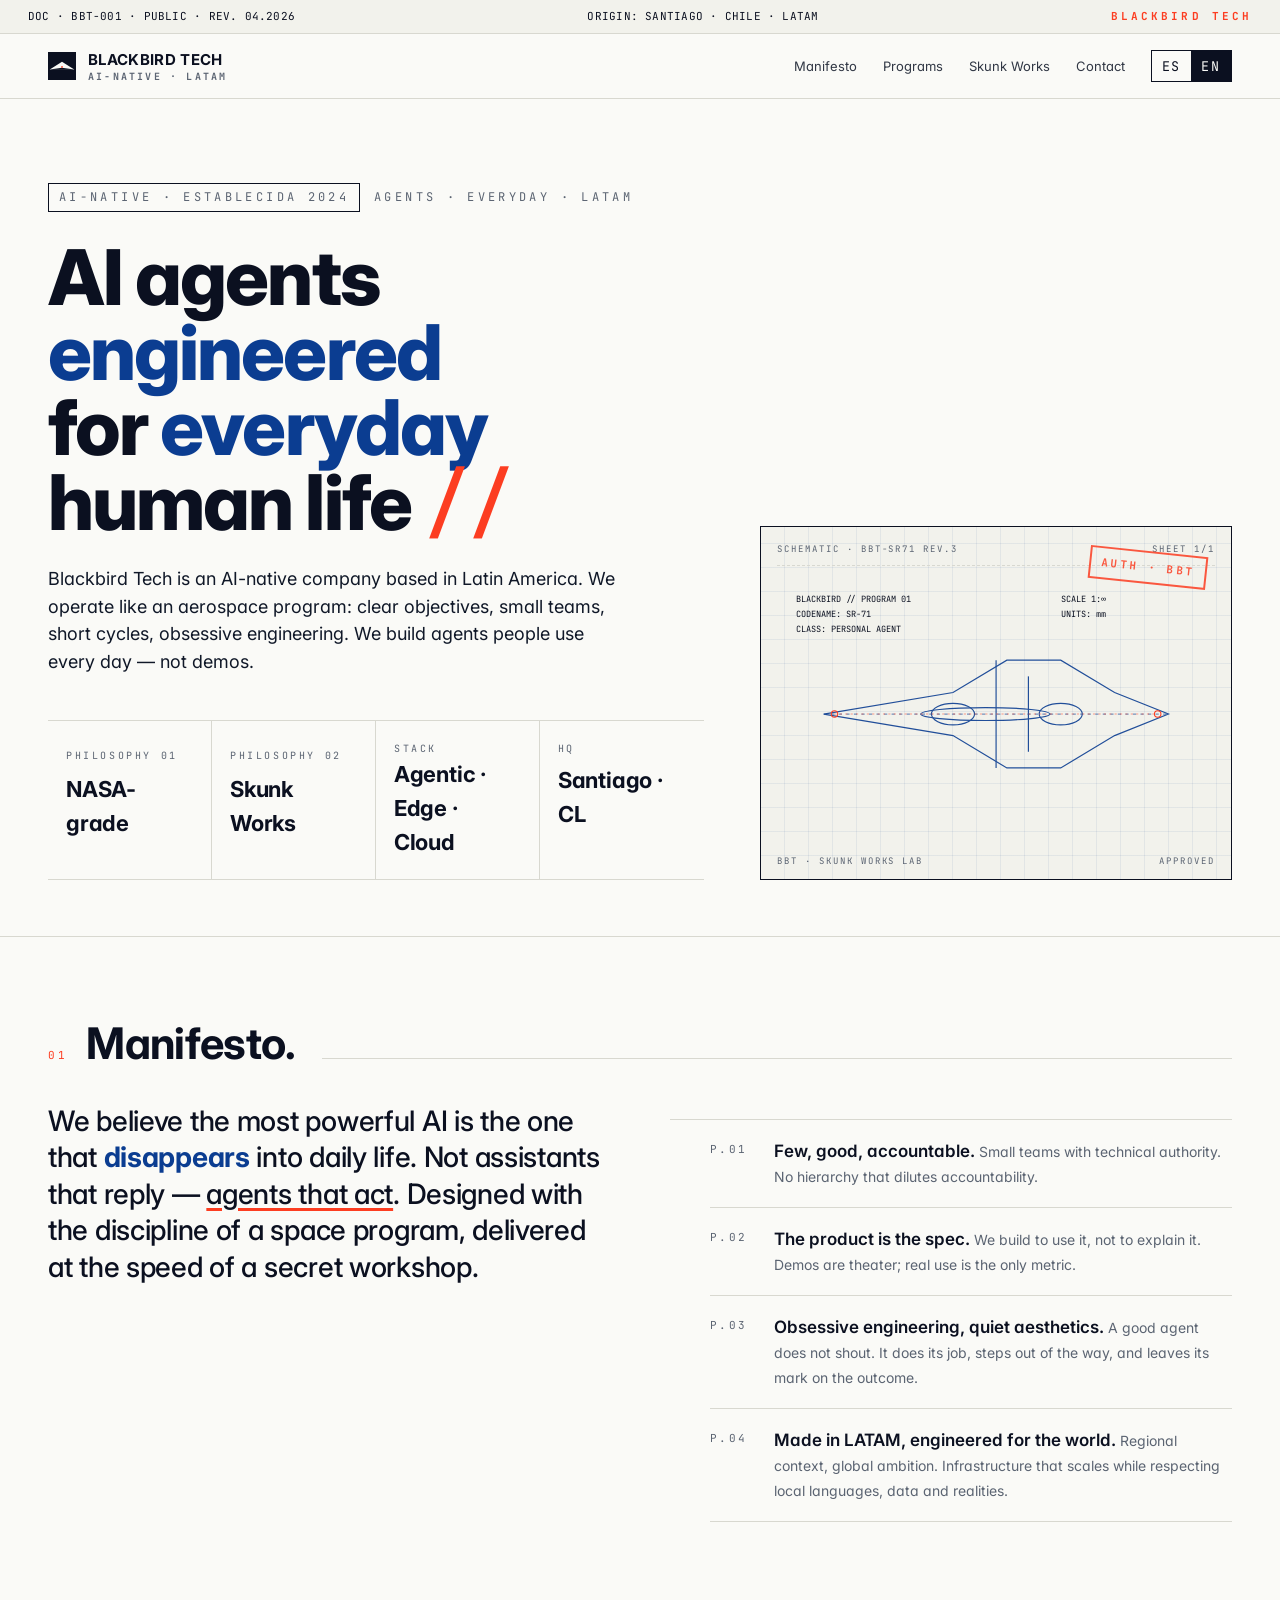
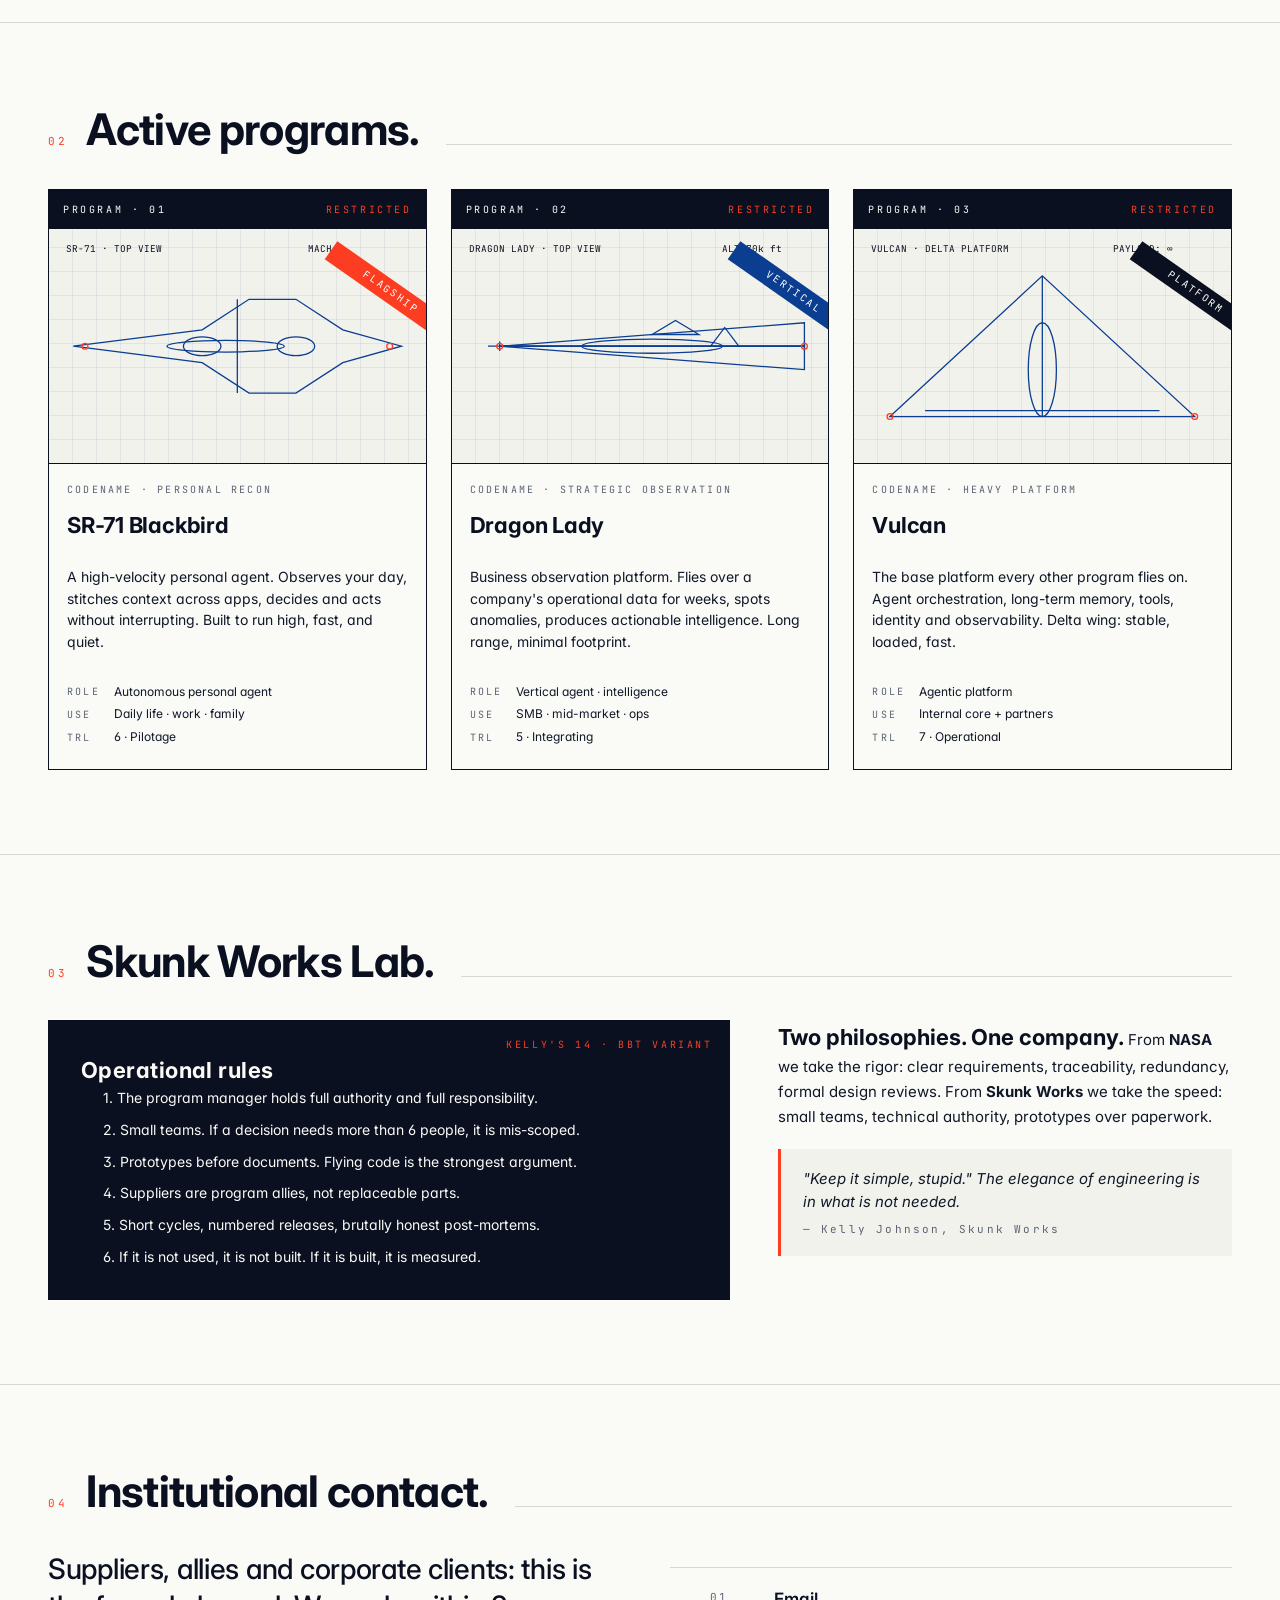
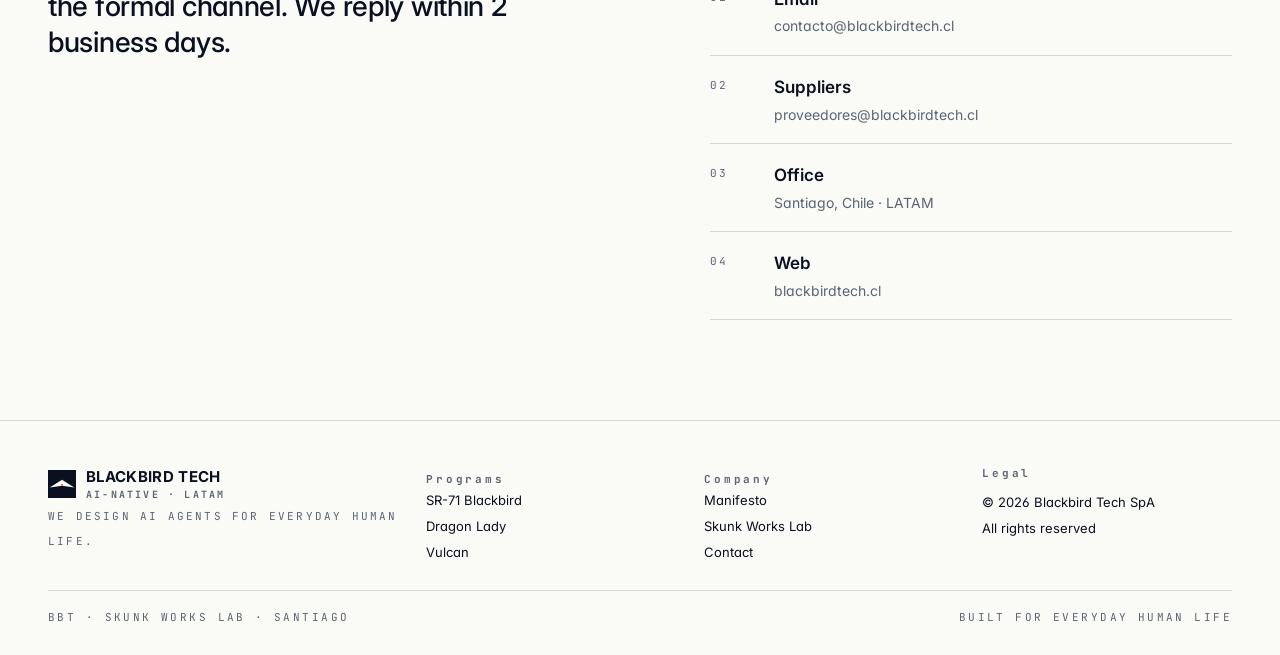
==== index.html @ 78d8ffaa "Create index.html" ====
<!doctype html>
<html lang="es" data-lang="es">
<head>
<meta charset="utf-8" />
<meta name="viewport" content="width=device-width,initial-scale=1,viewport-fit=cover" />
<meta name="color-scheme" content="light" />
<title>Blackbird Tech — AI-Native Agentic Systems · LATAM</title>
<meta name="description" content="Blackbird Tech. Compañía AI-native de LATAM. Diseñamos agentes de inteligencia artificial para la vida cotidiana humana. Skunk Works Lab: Programas SR-71, Dragon Lady, Vulcan." />
<meta name="author" content="Blackbird Tech" />
<link rel="canonical" href="https://blackbirdtech.cl/" />
<meta property="og:title" content="Blackbird Tech — AI-Native Agentic Systems" />
<meta property="og:description" content="Diseñamos agentes de IA para la vida cotidiana humana. Desde LATAM." />
<meta property="og:type" content="website" />
<meta property="og:url" content="https://blackbirdtech.cl/" />
<meta property="og:site_name" content="Blackbird Tech" />
<link rel="icon" type="image/svg+xml" href="data:image/svg+xml,%3Csvg xmlns='http://www.w3.org/2000/svg' viewBox='0 0 100 100'%3E%3Crect width='100' height='100' fill='%230B1020'/%3E%3Cpath d='M10 60 L50 40 L90 60 L50 55 Z' fill='%23ffffff'/%3E%3Ccircle cx='50' cy='52' r='2' fill='%23FC3D21'/%3E%3C/svg%3E" />
<link rel="preconnect" href="https://fonts.googleapis.com" />
<link rel="preconnect" href="https://fonts.gstatic.com" crossorigin />
<link href="https://fonts.googleapis.com/css2?family=Inter:wght@300;400;500;600;700;800&family=JetBrains+Mono:wght@400;500;700&display=swap" rel="stylesheet" />
<style>
  :root{
    --ink:#0B1020;
    --ink-2:#101828;
    --paper:#FAFAF7;
    --paper-2:#F2F2EC;
    --rule:#D8D8D0;
    --muted:#5B6472;
    --nasa-blue:#0B3D91;
    --nasa-red:#FC3D21;
    --amber:#E8A33D;
    --ok:#2E7D4F;
    --mono:"JetBrains Mono",ui-monospace,SFMono-Regular,Menlo,Consolas,monospace;
    --sans:"Inter",-apple-system,BlinkMacSystemFont,"Segoe UI",Roboto,Helvetica,Arial,sans-serif;
  }
  *{box-sizing:border-box}
  html,body{margin:0;padding:0}
  html{scroll-behavior:smooth;-webkit-text-size-adjust:100%}
  body{
    font-family:var(--sans);
    color:var(--ink);
    background:var(--paper);
    font-size:16px;
    line-height:1.55;
    font-feature-settings:"ss01","cv11";
    -webkit-font-smoothing:antialiased;
    text-rendering:optimizeLegibility;
  }
  a{color:inherit;text-decoration:none}
  img,svg{display:block;max-width:100%}
  ::selection{background:var(--nasa-blue);color:#fff}

  .wrap{max-width:1240px;margin:0 auto;padding:0 28px}
  .mono{font-family:var(--mono);letter-spacing:.02em}
  .upper{text-transform:uppercase;letter-spacing:.14em}
  .rule{height:1px;background:var(--rule);width:100%}
  .tick{display:inline-block;width:10px;height:10px;border:1px solid var(--ink);margin-right:10px;vertical-align:middle}
  .dot{display:inline-block;width:8px;height:8px;border-radius:50%;background:var(--nasa-red);margin-right:10px;vertical-align:middle}

  /* ============ TOP BAR ============ */
  .topbar{
    position:sticky;top:0;z-index:50;
    background:rgba(250,250,247,.92);
    backdrop-filter:saturate(150%) blur(8px);
    -webkit-backdrop-filter:saturate(150%) blur(8px);
    border-bottom:1px solid var(--rule);
  }
  .topbar .row{display:flex;align-items:center;gap:24px;height:64px}
  .brand{display:flex;align-items:center;gap:12px;font-weight:700;letter-spacing:.02em}
  .brand .mark{width:28px;height:28px;display:inline-block}
  .brand .name{font-size:15px}
  .brand .name small{display:block;font-family:var(--mono);font-size:10px;color:var(--muted);letter-spacing:.22em;margin-top:-2px}
  nav.main{margin-left:auto;display:flex;gap:26px;align-items:center}
  nav.main a{font-size:13px;color:var(--ink-2);opacity:.86}
  nav.main a:hover{opacity:1}
  .lang{display:inline-flex;border:1px solid var(--ink);font-family:var(--mono);font-size:11px}
  .lang button{background:transparent;border:0;padding:6px 10px;cursor:pointer;color:var(--ink);font-family:var(--mono);letter-spacing:.14em}
  .lang button.on{background:var(--ink);color:var(--paper)}

  /* ============ BANNER CLASSIFICATION ============ */
  .classbar{
    font-family:var(--mono);font-size:11px;letter-spacing:.28em;
    display:flex;justify-content:space-between;align-items:center;
    padding:8px 28px;color:var(--ink);
    background:var(--paper-2);border-bottom:1px solid var(--rule);
  }
  .classbar span b{font-weight:700;color:var(--nasa-red);letter-spacing:.28em}

  /* ============ HERO ============ */
  .hero{padding:84px 0 56px;position:relative;overflow:hidden}
  .hero .grid{
    display:grid;grid-template-columns:1.25fr .9fr;gap:56px;align-items:end;
  }
  .hero h1{
    font-size:clamp(40px,6vw,84px);line-height:.98;letter-spacing:-.025em;
    margin:0 0 24px;font-weight:800;
  }
  .hero h1 em{font-style:normal;color:var(--nasa-blue)}
  .hero h1 .slash{color:var(--nasa-red);font-family:var(--mono);font-weight:500}
  .kicker{
    font-family:var(--mono);font-size:12px;letter-spacing:.28em;
    color:var(--muted);margin-bottom:28px;display:flex;gap:14px;align-items:center;
  }
  .kicker .pill{border:1px solid var(--ink);padding:4px 10px}
  .lede{font-size:18px;max-width:52ch;color:var(--ink-2)}
  .metrics{
    margin-top:44px;display:grid;grid-template-columns:repeat(4,1fr);gap:0;
    border-top:1px solid var(--rule);border-bottom:1px solid var(--rule);
  }
  .metrics > div{padding:20px 18px;border-right:1px solid var(--rule)}
  .metrics > div:last-child{border-right:0}
  .metrics .k{font-family:var(--mono);font-size:10px;letter-spacing:.26em;color:var(--muted)}
  .metrics .v{font-size:22px;font-weight:700;margin-top:6px;letter-spacing:-.01em}

  /* right side blueprint */
  .bp{
    position:relative;aspect-ratio:4/3;border:1px solid var(--ink);
    background:
      linear-gradient(var(--paper-2),var(--paper-2)),
      repeating-linear-gradient(0deg, transparent 0 23px, rgba(11,61,145,.07) 23px 24px),
      repeating-linear-gradient(90deg, transparent 0 23px, rgba(11,61,145,.07) 23px 24px);
    background-blend-mode:multiply;
    padding:16px;font-family:var(--mono);font-size:10px;color:var(--ink-2);
  }
  .bp header{display:flex;justify-content:space-between;letter-spacing:.22em;font-size:9px;color:var(--muted);border-bottom:1px dashed var(--rule);padding-bottom:8px;margin-bottom:8px}
  .bp .svgwrap{height:calc(100% - 40px);display:flex;align-items:center;justify-content:center}
  .bp svg{width:100%;height:100%}
  .bp footer{position:absolute;left:16px;right:16px;bottom:10px;display:flex;justify-content:space-between;font-size:9px;letter-spacing:.22em;color:var(--muted)}
  .stamp{
    position:absolute;top:24px;right:24px;transform:rotate(6deg);
    border:2px solid var(--nasa-red);color:var(--nasa-red);
    font-family:var(--mono);font-weight:700;font-size:11px;letter-spacing:.22em;
    padding:6px 10px;opacity:.85;
  }

  /* ============ SECTIONS ============ */
  section{padding:84px 0;border-top:1px solid var(--rule)}
  .section-head{display:flex;align-items:baseline;gap:18px;margin-bottom:36px;flex-wrap:wrap}
  .section-head .num{font-family:var(--mono);font-size:11px;letter-spacing:.28em;color:var(--nasa-red)}
  .section-head h2{
    font-size:clamp(28px,3.4vw,44px);line-height:1.05;margin:0;
    letter-spacing:-.015em;font-weight:700;
  }
  .section-head .rail{flex:1;height:1px;background:var(--rule);margin-left:8px}

  /* MANIFESTO */
  .manif{
    display:grid;grid-template-columns:1fr 1fr;gap:60px;align-items:start;
  }
  .manif .big{font-size:clamp(22px,2.2vw,30px);line-height:1.3;letter-spacing:-.01em;font-weight:500}
  .manif .big b{color:var(--nasa-blue)}
  .manif .big u{text-decoration-color:var(--nasa-red);text-decoration-thickness:3px;text-underline-offset:4px}
  .principles{display:grid;grid-template-columns:1fr;gap:0;border-top:1px solid var(--rule)}
  .principles li{list-style:none;border-bottom:1px solid var(--rule);padding:18px 0;display:grid;grid-template-columns:48px 1fr;gap:16px;align-items:start}
  .principles li .k{font-family:var(--mono);font-size:11px;color:var(--muted);letter-spacing:.22em;padding-top:3px}
  .principles li .t{font-weight:600;font-size:17px}
  .principles li .d{color:var(--muted);font-size:14px;margin-top:3px}

  /* PROGRAMS */
  .prog{display:grid;grid-template-columns:repeat(3,1fr);gap:24px}
  .card{
    background:var(--paper);
    border:1px solid var(--ink);
    position:relative;overflow:hidden;
    display:flex;flex-direction:column;
  }
  .card .hd{
    display:flex;justify-content:space-between;align-items:center;
    padding:12px 14px;background:var(--ink);color:var(--paper);
    font-family:var(--mono);font-size:10px;letter-spacing:.26em;
  }
  .card .hd .cls{color:var(--nasa-red)}
  .card .illus{
    aspect-ratio:16/10;position:relative;background:
      repeating-linear-gradient(0deg,transparent 0 23px,rgba(11,61,145,.08) 23px 24px),
      repeating-linear-gradient(90deg,transparent 0 23px,rgba(11,61,145,.08) 23px 24px),
      var(--paper-2);
    border-bottom:1px solid var(--ink);
  }
  .card .illus svg{position:absolute;inset:0;width:100%;height:100%}
  .card .body{padding:18px 18px 22px;display:flex;flex-direction:column;gap:10px;flex:1}
  .card .name{font-size:22px;font-weight:700;letter-spacing:-.01em}
  .card .sub{font-family:var(--mono);font-size:10px;color:var(--muted);letter-spacing:.22em}
  .card .desc{font-size:14px;color:var(--ink-2)}
  .card dl{margin:6px 0 0;display:grid;grid-template-columns:auto 1fr;gap:4px 14px;font-size:12px}
  .card dl dt{font-family:var(--mono);font-size:10px;color:var(--muted);letter-spacing:.22em;align-self:center}
  .card dl dd{margin:0;color:var(--ink-2)}
  .card .tag{
    position:absolute;top:52px;right:-38px;transform:rotate(35deg);
    background:var(--nasa-red);color:#fff;font-family:var(--mono);font-size:10px;
    letter-spacing:.22em;padding:3px 40px;
  }
  .card .tag.blue{background:var(--nasa-blue)}
  .card .tag.dark{background:var(--ink)}

  /* LAB */
  .lab{display:grid;grid-template-columns:1.2fr .8fr;gap:48px}
  .lab .kelly{
    padding:32px;border:1px solid var(--ink);background:var(--ink);color:var(--paper);
    position:relative;
  }
  .lab .kelly h3{margin:0 0 18px;font-size:22px;letter-spacing:.02em}
  .lab .kelly ol{padding-left:22px;margin:0;display:grid;gap:10px;font-size:14px}
  .lab .kelly .corner{
    position:absolute;top:16px;right:16px;font-family:var(--mono);font-size:10px;letter-spacing:.26em;color:var(--nasa-red)
  }
  .lab .philosophy h3{margin:0 0 14px;font-size:22px}
  .lab .philosophy p{color:var(--ink-2);font-size:15px}
  .philosophy blockquote{
    margin:20px 0 0;padding:18px 22px;border-left:3px solid var(--nasa-red);
    background:var(--paper-2);font-style:italic;font-size:15px;color:var(--ink-2);
  }
  .philosophy blockquote cite{display:block;margin-top:8px;font-style:normal;font-family:var(--mono);font-size:11px;letter-spacing:.2em;color:var(--muted)}

  /* FOOTER */
  footer.site{padding:44px 0 28px;border-top:1px solid var(--rule);background:var(--paper)}
  footer.site .row{display:grid;grid-template-columns:1.4fr 1fr 1fr 1fr;gap:28px}
  footer.site h4{font-family:var(--mono);font-size:11px;letter-spacing:.26em;color:var(--muted);margin:0 0 10px}
  footer.site ul{list-style:none;padding:0;margin:0;display:grid;gap:6px;font-size:13px}
  footer.site .meta{display:flex;justify-content:space-between;margin-top:28px;padding-top:18px;border-top:1px solid var(--rule);font-family:var(--mono);font-size:11px;letter-spacing:.22em;color:var(--muted)}

  /* RESPONSIVE */
  @media (max-width: 960px){
    .hero .grid{grid-template-columns:1fr}
    .metrics{grid-template-columns:repeat(2,1fr)}
    .metrics > div:nth-child(2){border-right:0}
    .metrics > div:nth-child(1),.metrics > div:nth-child(2){border-bottom:1px solid var(--rule)}
    .manif{grid-template-columns:1fr;gap:32px}
    .prog{grid-template-columns:1fr}
    .lab{grid-template-columns:1fr;gap:28px}
    footer.site .row{grid-template-columns:1fr 1fr}
    nav.main a.hide-sm{display:none}
  }
  @media (max-width: 560px){
    .wrap{padding:0 18px}
    .classbar{padding:8px 18px;font-size:10px;letter-spacing:.2em}
    nav.main{gap:14px}
    footer.site .row{grid-template-columns:1fr}
  }

  /* i18n visibility */
  [data-i18n-en]{display:none}
  html[data-lang="en"] [data-i18n-es]{display:none}
  html[data-lang="en"] [data-i18n-en]{display:initial}
  html[data-lang="en"] h1 [data-i18n-en],
  html[data-lang="en"] span[data-i18n-en]{display:inline}
</style>
</head>
<body>

<!-- ===================== CLASS BANNER ===================== -->
<div class="classbar" role="note">
  <span class="mono">
    <span data-i18n-es>DOC · BBT-001 · PÚBLICO · REV. 04.2026</span>
    <span data-i18n-en>DOC · BBT-001 · PUBLIC · REV. 04.2026</span>
  </span>
  <span class="mono">
    <span data-i18n-es>ORIGEN: SANTIAGO · CHILE · LATAM</span>
    <span data-i18n-en>ORIGIN: SANTIAGO · CHILE · LATAM</span>
  </span>
  <span class="mono"><b>BLACKBIRD TECH</b></span>
</div>

<!-- ===================== TOP BAR ===================== -->
<header class="topbar">
  <div class="wrap row">
    <a href="#" class="brand" aria-label="Blackbird Tech">
      <svg class="mark" viewBox="0 0 64 64" aria-hidden="true">
        <rect width="64" height="64" fill="#0B1020"/>
        <path d="M4 40 L32 22 L60 40 L32 36 Z" fill="#FAFAF7"/>
        <circle cx="32" cy="34" r="2" fill="#FC3D21"/>
        <path d="M4 40 L60 40" stroke="#FAFAF7" stroke-width=".6" opacity=".4"/>
      </svg>
      <span class="name">BLACKBIRD TECH<small>AI-NATIVE · LATAM</small></span>
    </a>
    <nav class="main" aria-label="primary">
      <a href="#manifesto" class="hide-sm" data-i18n-es>Manifiesto</a><a href="#manifesto" class="hide-sm" data-i18n-en>Manifesto</a>
      <a href="#programs" data-i18n-es>Programas</a><a href="#programs" data-i18n-en>Programs</a>
      <a href="#lab">Skunk Works</a>
      <a href="#contact" class="hide-sm" data-i18n-es>Contacto</a><a href="#contact" class="hide-sm" data-i18n-en>Contact</a>
      <div class="lang" role="tablist" aria-label="Language">
        <button id="lang-es" class="on" role="tab" aria-selected="true">ES</button>
        <button id="lang-en" role="tab" aria-selected="false">EN</button>
      </div>
    </nav>
  </div>
</header>

<!-- ===================== HERO ===================== -->
<section class="hero" id="top" style="border-top:0">
  <div class="wrap">
    <div class="grid">
      <div>
        <div class="kicker">
          <span class="pill">AI-NATIVE · ESTABLECIDA 2024</span>
          <span data-i18n-es>AGENTES · COTIDIANO · LATAM</span>
          <span data-i18n-en>AGENTS · EVERYDAY · LATAM</span>
        </div>
        <h1>
          <span data-i18n-es>Agentes de IA <em>diseñados</em><br/>para la vida <em>cotidiana</em> <span class="slash">//</span> humana.</span>
          <span data-i18n-en>AI agents <em>engineered</em><br/>for <em>everyday</em> human life <span class="slash">//</span></span>
        </h1>
        <p class="lede">
          <span data-i18n-es>Blackbird Tech es una compañía AI-native de Latinoamérica. Operamos como un programa aeroespacial: objetivos claros, equipos pequeños, ciclos cortos, ingeniería obsesiva. Construimos agentes que la gente usa todos los días — no demos.</span>
          <span data-i18n-en>Blackbird Tech is an AI-native company based in Latin America. We operate like an aerospace program: clear objectives, small teams, short cycles, obsessive engineering. We build agents people use every day — not demos.</span>
        </p>

        <div class="metrics" role="group" aria-label="Key metrics">
          <div>
            <div class="k" data-i18n-es>FILOSOFÍA 01</div><div class="k" data-i18n-en>PHILOSOPHY 01</div>
            <div class="v">NASA-grade</div>
          </div>
          <div>
            <div class="k" data-i18n-es>FILOSOFÍA 02</div><div class="k" data-i18n-en>PHILOSOPHY 02</div>
            <div class="v">Skunk Works</div>
          </div>
          <div>
            <div class="k">STACK</div>
            <div class="v" data-i18n-es>Agentic · Edge · Cloud</div>
            <div class="v" data-i18n-en>Agentic · Edge · Cloud</div>
          </div>
          <div>
            <div class="k">HQ</div>
            <div class="v">Santiago · CL</div>
          </div>
        </div>
      </div>

      <div class="bp" aria-hidden="true">
        <div class="stamp">AUTH · BBT</div>
        <header>
          <span>SCHEMATIC · BBT-SR71 REV.3</span>
          <span>SHEET 1/1</span>
        </header>
        <div class="svgwrap">
          <svg viewBox="0 0 400 260" fill="none" stroke="#0B3D91" stroke-width="1.1">
            <!-- top view of SR-71-like silhouette -->
            <g opacity=".9">
              <path d="M40 130 L160 110 L210 80 L260 80 L310 110 L360 130 L310 150 L260 180 L210 180 L160 150 Z"/>
              <path d="M200 80 L200 180"/>
              <path d="M230 95 L230 165" />
              <ellipse cx="190" cy="130" rx="60" ry="6"/>
              <ellipse cx="260" cy="130" rx="20" ry="10"/>
              <ellipse cx="160" cy="130" rx="20" ry="10"/>
              <path d="M40 130 L360 130" stroke-dasharray="3 4" opacity=".6"/>
            </g>
            <g font-family="JetBrains Mono" font-size="8" fill="#0B1020" stroke="none">
              <text x="14" y="26">BLACKBIRD // PROGRAM 01</text>
              <text x="14" y="40">CODENAME: SR-71</text>
              <text x="14" y="54">CLASS: PERSONAL AGENT</text>
              <text x="260" y="26">SCALE 1:∞</text>
              <text x="260" y="40">UNITS: mm</text>
            </g>
            <g stroke="#FC3D21" stroke-width="1">
              <circle cx="50" cy="130" r="3"/>
              <circle cx="350" cy="130" r="3"/>
              <path d="M50 130 L350 130" stroke-dasharray="2 3" opacity=".5"/>
            </g>
          </svg>
        </div>
        <footer>
          <span>BBT · SKUNK WORKS LAB</span>
          <span>APPROVED</span>
        </footer>
      </div>
    </div>
  </div>
</section>

<!-- ===================== MANIFESTO ===================== -->
<section id="manifesto">
  <div class="wrap">
    <div class="section-head">
      <span class="num">01</span>
      <h2 data-i18n-es>Manifiesto.</h2>
      <h2 data-i18n-en>Manifesto.</h2>
      <span class="rail"></span>
    </div>

    <div class="manif">
      <div>
        <p class="big" data-i18n-es>
          Creemos que la IA más poderosa es la que <b>desaparece</b> dentro de la vida diaria. No asistentes que responden, sino <u>agentes que actúan</u>. Diseñados con disciplina de programa espacial y con velocidad de taller secreto.
        </p>
        <p class="big" data-i18n-en>
          We believe the most powerful AI is the one that <b>disappears</b> into daily life. Not assistants that reply — <u>agents that act</u>. Designed with the discipline of a space program, delivered at the speed of a secret workshop.
        </p>
      </div>

      <ul class="principles">
        <li><span class="k">P.01</span><div>
          <div class="t" data-i18n-es>Pocos, buenos, responsables.</div>
          <div class="t" data-i18n-en>Few, good, accountable.</div>
          <div class="d" data-i18n-es>Equipos pequeños con autoridad técnica. Sin jerarquías que diluyan la responsabilidad.</div>
          <div class="d" data-i18n-en>Small teams with technical authority. No hierarchy that dilutes accountability.</div>
        </div></li>
        <li><span class="k">P.02</span><div>
          <div class="t" data-i18n-es>El producto es la especificación.</div>
          <div class="t" data-i18n-en>The product is the spec.</div>
          <div class="d" data-i18n-es>Construimos para usarlo, no para explicarlo. Demos son teatro; el uso real es la única métrica.</div>
          <div class="d" data-i18n-en>We build to use it, not to explain it. Demos are theater; real use is the only metric.</div>
        </div></li>
        <li><span class="k">P.03</span><div>
          <div class="t" data-i18n-es>Ingeniería obsesiva, estética callada.</div>
          <div class="t" data-i18n-en>Obsessive engineering, quiet aesthetics.</div>
          <div class="d" data-i18n-es>Un buen agente no grita. Hace su trabajo, se quita del medio, y deja huella en el resultado.</div>
          <div class="d" data-i18n-en>A good agent does not shout. It does its job, steps out of the way, and leaves its mark on the outcome.</div>
        </div></li>
        <li><span class="k">P.04</span><div>
          <div class="t" data-i18n-es>Hecho en LATAM, pensado para el mundo.</div>
          <div class="t" data-i18n-en>Made in LATAM, engineered for the world.</div>
          <div class="d" data-i18n-es>Contexto regional, ambición global. Infraestructura que escala y respeta idiomas, datos y realidades locales.</div>
          <div class="d" data-i18n-en>Regional context, global ambition. Infrastructure that scales while respecting local languages, data and realities.</div>
        </div></li>
      </ul>
    </div>
  </div>
</section>

<!-- ===================== PROGRAMS ===================== -->
<section id="programs">
  <div class="wrap">
    <div class="section-head">
      <span class="num">02</span>
      <h2 data-i18n-es>Programas activos.</h2>
      <h2 data-i18n-en>Active programs.</h2>
      <span class="rail"></span>
    </div>

    <div class="prog">

      <!-- PROGRAM 01 - SR-71 -->
      <article class="card" aria-label="SR-71">
        <div class="hd"><span>PROGRAM · 01</span><span class="cls">RESTRICTED</span></div>
        <div class="illus">
          <svg viewBox="0 0 320 200" fill="none" stroke="#0B3D91" stroke-width="1.1">
            <path d="M20 100 L130 86 L170 60 L210 60 L250 86 L300 100 L250 114 L210 140 L170 140 L130 114 Z"/>
            <path d="M160 60 L160 140" />
            <ellipse cx="150" cy="100" rx="50" ry="5"/>
            <ellipse cx="210" cy="100" rx="16" ry="8"/>
            <ellipse cx="130" cy="100" rx="16" ry="8"/>
            <g stroke="#FC3D21"><circle cx="30" cy="100" r="2.5"/><circle cx="290" cy="100" r="2.5"/></g>
            <g font-family="JetBrains Mono" font-size="8" fill="#0B1020" stroke="none">
              <text x="14" y="20">SR-71 · TOP VIEW</text>
              <text x="220" y="20">MACH ∞</text>
            </g>
          </svg>
          <span class="tag">FLAGSHIP</span>
        </div>
        <div class="body">
          <div class="sub">CODENAME · PERSONAL RECON</div>
          <div class="name">SR-71 Blackbird</div>
          <p class="desc" data-i18n-es>Agente personal de alta velocidad. Observa tu día, coordina contexto entre apps, decide y actúa sin interrumpir. Diseñado para operar alto, rápido y en silencio.</p>
          <p class="desc" data-i18n-en>A high-velocity personal agent. Observes your day, stitches context across apps, decides and acts without interrupting. Built to run high, fast, and quiet.</p>
          <dl>
            <dt data-i18n-es>ROL</dt><dt data-i18n-en>ROLE</dt>
            <dd data-i18n-es>Agente personal autónomo</dd><dd data-i18n-en>Autonomous personal agent</dd>
            <dt data-i18n-es>USO</dt><dt data-i18n-en>USE</dt>
            <dd data-i18n-es>Vida diaria · trabajo · familia</dd><dd data-i18n-en>Daily life · work · family</dd>
            <dt>TRL</dt><dd>6 · Pilotage</dd>
          </dl>
        </div>
      </article>

      <!-- PROGRAM 02 - Dragon Lady / U-2 -->
      <article class="card" aria-label="Dragon Lady">
        <div class="hd"><span>PROGRAM · 02</span><span class="cls">RESTRICTED</span></div>
        <div class="illus">
          <svg viewBox="0 0 320 200" fill="none" stroke="#0B3D91" stroke-width="1.1">
            <path d="M30 100 L300 100"/>
            <path d="M40 96 L40 104"/><path d="M300 96 L300 104"/>
            <!-- long glider wings -->
            <path d="M40 100 L300 80 L300 100 Z"/>
            <path d="M40 100 L300 120 L300 100 Z"/>
            <!-- fuselage -->
            <ellipse cx="170" cy="100" rx="60" ry="6"/>
            <path d="M170 90 L190 78 L210 90 Z"/>
            <!-- tail -->
            <path d="M220 100 L232 84 L244 100"/>
            <g stroke="#FC3D21"><circle cx="40" cy="100" r="2.5"/><circle cx="300" cy="100" r="2.5"/></g>
            <g font-family="JetBrains Mono" font-size="8" fill="#0B1020" stroke="none">
              <text x="14" y="20">DRAGON LADY · TOP VIEW</text>
              <text x="230" y="20">ALT 70k ft</text>
            </g>
          </svg>
          <span class="tag blue">VERTICAL</span>
        </div>
        <div class="body">
          <div class="sub">CODENAME · STRATEGIC OBSERVATION</div>
          <div class="name">Dragon Lady</div>
          <p class="desc" data-i18n-es>Plataforma de observación de negocio. Sobrevuela datos operativos de una empresa durante semanas, detecta anomalías, produce inteligencia accionable. Alcance largo, huella mínima.</p>
          <p class="desc" data-i18n-en>Business observation platform. Flies over a company's operational data for weeks, spots anomalies, produces actionable intelligence. Long range, minimal footprint.</p>
          <dl>
            <dt data-i18n-es>ROL</dt><dt data-i18n-en>ROLE</dt>
            <dd data-i18n-es>Agente vertical · inteligencia</dd><dd data-i18n-en>Vertical agent · intelligence</dd>
            <dt data-i18n-es>USO</dt><dt data-i18n-en>USE</dt>
            <dd data-i18n-es>PyME · mid-market · ops</dd><dd data-i18n-en>SMB · mid-market · ops</dd>
            <dt>TRL</dt><dd>5 · Integrating</dd>
          </dl>
        </div>
      </article>

      <!-- PROGRAM 03 - Vulcan -->
      <article class="card" aria-label="Vulcan">
        <div class="hd"><span>PROGRAM · 03</span><span class="cls">RESTRICTED</span></div>
        <div class="illus">
          <svg viewBox="0 0 320 200" fill="none" stroke="#0B3D91" stroke-width="1.1">
            <!-- delta wing -->
            <path d="M30 160 L160 40 L290 160 Z"/>
            <path d="M60 155 L260 155"/>
            <path d="M160 40 L160 160"/>
            <ellipse cx="160" cy="120" rx="12" ry="40"/>
            <g stroke="#FC3D21"><circle cx="30" cy="160" r="2.5"/><circle cx="290" cy="160" r="2.5"/></g>
            <g font-family="JetBrains Mono" font-size="8" fill="#0B1020" stroke="none">
              <text x="14" y="20">VULCAN · DELTA PLATFORM</text>
              <text x="220" y="20">PAYLOAD: ∞</text>
            </g>
          </svg>
          <span class="tag dark">PLATFORM</span>
        </div>
        <div class="body">
          <div class="sub">CODENAME · HEAVY PLATFORM</div>
          <div class="name">Vulcan</div>
          <p class="desc" data-i18n-es>La plataforma base sobre la que vuelan los demás programas. Orquestación de agentes, memoria de largo plazo, herramientas, identidad y observabilidad. Ala delta: estable, cargada, veloz.</p>
          <p class="desc" data-i18n-en>The base platform every other program flies on. Agent orchestration, long-term memory, tools, identity and observability. Delta wing: stable, loaded, fast.</p>
          <dl>
            <dt data-i18n-es>ROL</dt><dt data-i18n-en>ROLE</dt>
            <dd data-i18n-es>Plataforma agentic</dd><dd data-i18n-en>Agentic platform</dd>
            <dt data-i18n-es>USO</dt><dt data-i18n-en>USE</dt>
            <dd data-i18n-es>Base interna + partners</dd><dd data-i18n-en>Internal core + partners</dd>
            <dt>TRL</dt><dd>7 · Operational</dd>
          </dl>
        </div>
      </article>
    </div>
  </div>
</section>

<!-- ===================== LAB ===================== -->
<section id="lab">
  <div class="wrap">
    <div class="section-head">
      <span class="num">03</span>
      <h2 data-i18n-es>Skunk Works Lab.</h2>
      <h2 data-i18n-en>Skunk Works Lab.</h2>
      <span class="rail"></span>
    </div>

    <div class="lab">
      <div class="kelly">
        <div class="corner">KELLY'S 14 · BBT VARIANT</div>
        <h3 data-i18n-es>Reglas operacionales</h3>
        <h3 data-i18n-en>Operational rules</h3>
        <ol>
          <li data-i18n-es>1. El program manager tiene autoridad total y responsabilidad total.</li>
          <li data-i18n-en>1. The program manager holds full authority and full responsibility.</li>
          <li data-i18n-es>2. Equipos pequeños. Si una decisión necesita más de 6 personas, está mal formulada.</li>
          <li data-i18n-en>2. Small teams. If a decision needs more than 6 people, it is mis-scoped.</li>
          <li data-i18n-es>3. Prototipos antes que documentos. El código en vuelo es el mejor argumento.</li>
          <li data-i18n-en>3. Prototypes before documents. Flying code is the strongest argument.</li>
          <li data-i18n-es>4. Proveedores son aliados de programa, no piezas intercambiables.</li>
          <li data-i18n-en>4. Suppliers are program allies, not replaceable parts.</li>
          <li data-i18n-es>5. Ciclos cortos, releases numeradas, post-mortems brutales y honestos.</li>
          <li data-i18n-en>5. Short cycles, numbered releases, brutally honest post-mortems.</li>
          <li data-i18n-es>6. Lo que no se usa no se construye. Lo que se construye se mide.</li>
          <li data-i18n-en>6. If it is not used, it is not built. If it is built, it is measured.</li>
        </ol>
      </div>

      <div class="philosophy">
        <h3 data-i18n-es>Dos filosofías. Una compañía.</h3>
        <h3 data-i18n-en>Two philosophies. One company.</h3>
        <p data-i18n-es>De <b>NASA</b> tomamos el rigor: requisitos claros, trazabilidad, redundancia, revisiones de diseño. De <b>Skunk Works</b> tomamos la velocidad: equipos pequeños, autoridad técnica, prototipos por encima del papeleo.</p>
        <p data-i18n-en>From <b>NASA</b> we take the rigor: clear requirements, traceability, redundancy, formal design reviews. From <b>Skunk Works</b> we take the speed: small teams, technical authority, prototypes over paperwork.</p>
        <blockquote>
          <span data-i18n-es>«Mantenlo simple, estúpido.» La elegancia de la ingeniería está en lo que no hace falta.</span>
          <span data-i18n-en>"Keep it simple, stupid." The elegance of engineering is in what is not needed.</span>
          <cite>— Kelly Johnson, Skunk Works</cite>
        </blockquote>
      </div>
    </div>
  </div>
</section>

<!-- ===================== CONTACT ===================== -->
<section id="contact">
  <div class="wrap">
    <div class="section-head">
      <span class="num">04</span>
      <h2 data-i18n-es>Contacto institucional.</h2>
      <h2 data-i18n-en>Institutional contact.</h2>
      <span class="rail"></span>
    </div>

    <div class="manif">
      <div>
        <p class="big" data-i18n-es>Proveedores, aliados y clientes corporativos: este es el canal formal. Respondemos en menos de 2 días hábiles.</p>
        <p class="big" data-i18n-en>Suppliers, allies and corporate clients: this is the formal channel. We reply within 2 business days.</p>
      </div>
      <ul class="principles">
        <li><span class="k">01</span><div>
          <div class="t">Email</div>
          <div class="d"><a href="mailto:contacto@blackbirdtech.cl">contacto@blackbirdtech.cl</a></div>
        </div></li>
        <li><span class="k">02</span><div>
          <div class="t" data-i18n-es>Proveedores</div>
          <div class="t" data-i18n-en>Suppliers</div>
          <div class="d"><a href="mailto:proveedores@blackbirdtech.cl">proveedores@blackbirdtech.cl</a></div>
        </div></li>
        <li><span class="k">03</span><div>
          <div class="t" data-i18n-es>Oficina</div>
          <div class="t" data-i18n-en>Office</div>
          <div class="d">Santiago, Chile · LATAM</div>
        </div></li>
        <li><span class="k">04</span><div>
          <div class="t">Web</div>
          <div class="d"><a href="https://blackbirdtech.cl">blackbirdtech.cl</a></div>
        </div></li>
      </ul>
    </div>
  </div>
</section>

<!-- ===================== FOOTER ===================== -->
<footer class="site">
  <div class="wrap">
    <div class="row">
      <div>
        <div class="brand" style="gap:10px">
          <svg class="mark" viewBox="0 0 64 64" aria-hidden="true" style="width:28px;height:28px">
            <rect width="64" height="64" fill="#0B1020"/>
            <path d="M4 40 L32 22 L60 40 L32 36 Z" fill="#FAFAF7"/>
            <circle cx="32" cy="34" r="2" fill="#FC3D21"/>
          </svg>
          <span class="name">BLACKBIRD TECH<small>AI-NATIVE · LATAM</small></span>
        </div>
        <p class="mono" style="font-size:11px;letter-spacing:.2em;color:var(--muted);margin-top:14px;max-width:38ch" data-i18n-es>DISEÑAMOS AGENTES DE IA PARA LA VIDA COTIDIANA HUMANA.</p>
        <p class="mono" style="font-size:11px;letter-spacing:.2em;color:var(--muted);margin-top:14px;max-width:38ch" data-i18n-en>WE DESIGN AI AGENTS FOR EVERYDAY HUMAN LIFE.</p>
      </div>
      <div>
        <h4 data-i18n-es>Programas</h4><h4 data-i18n-en>Programs</h4>
        <ul>
          <li><a href="#programs">SR-71 Blackbird</a></li>
          <li><a href="#programs">Dragon Lady</a></li>
          <li><a href="#programs">Vulcan</a></li>
        </ul>
      </div>
      <div>
        <h4 data-i18n-es>Compañía</h4><h4 data-i18n-en>Company</h4>
        <ul>
          <li><a href="#manifesto" data-i18n-es>Manifiesto</a><a href="#manifesto" data-i18n-en>Manifesto</a></li>
          <li><a href="#lab">Skunk Works Lab</a></li>
          <li><a href="#contact" data-i18n-es>Contacto</a><a href="#contact" data-i18n-en>Contact</a></li>
        </ul>
      </div>
      <div>
        <h4>Legal</h4>
        <ul>
          <li><span data-i18n-es>© 2026 Blackbird Tech SpA</span><span data-i18n-en>© 2026 Blackbird Tech SpA</span></li>
          <li><span data-i18n-es>Todos los derechos reservados</span><span data-i18n-en>All rights reserved</span></li>
        </ul>
      </div>
    </div>
    <div class="meta">
      <span>BBT · SKUNK WORKS LAB · SANTIAGO</span>
      <span>BUILT FOR EVERYDAY HUMAN LIFE</span>
    </div>
  </div>
</footer>

<script>
  // language toggle — persists in-memory only; avoids localStorage per sandbox rules
  (function(){
    var html = document.documentElement;
    var btES = document.getElementById('lang-es');
    var btEN = document.getElementById('lang-en');
    function setLang(l){
      html.setAttribute('data-lang', l);
      html.setAttribute('lang', l);
      btES.classList.toggle('on', l==='es');
      btEN.classList.toggle('on', l==='en');
      btES.setAttribute('aria-selected', l==='es');
      btEN.setAttribute('aria-selected', l==='en');
    }
    btES.addEventListener('click', function(){ setLang('es'); });
    btEN.addEventListener('click', function(){ setLang('en'); });
    // auto pick from browser first visit
    var nav = (navigator.language||'es').slice(0,2).toLowerCase();
    if(nav==='en') setLang('en');
  })();
</script>
</body>
</html>
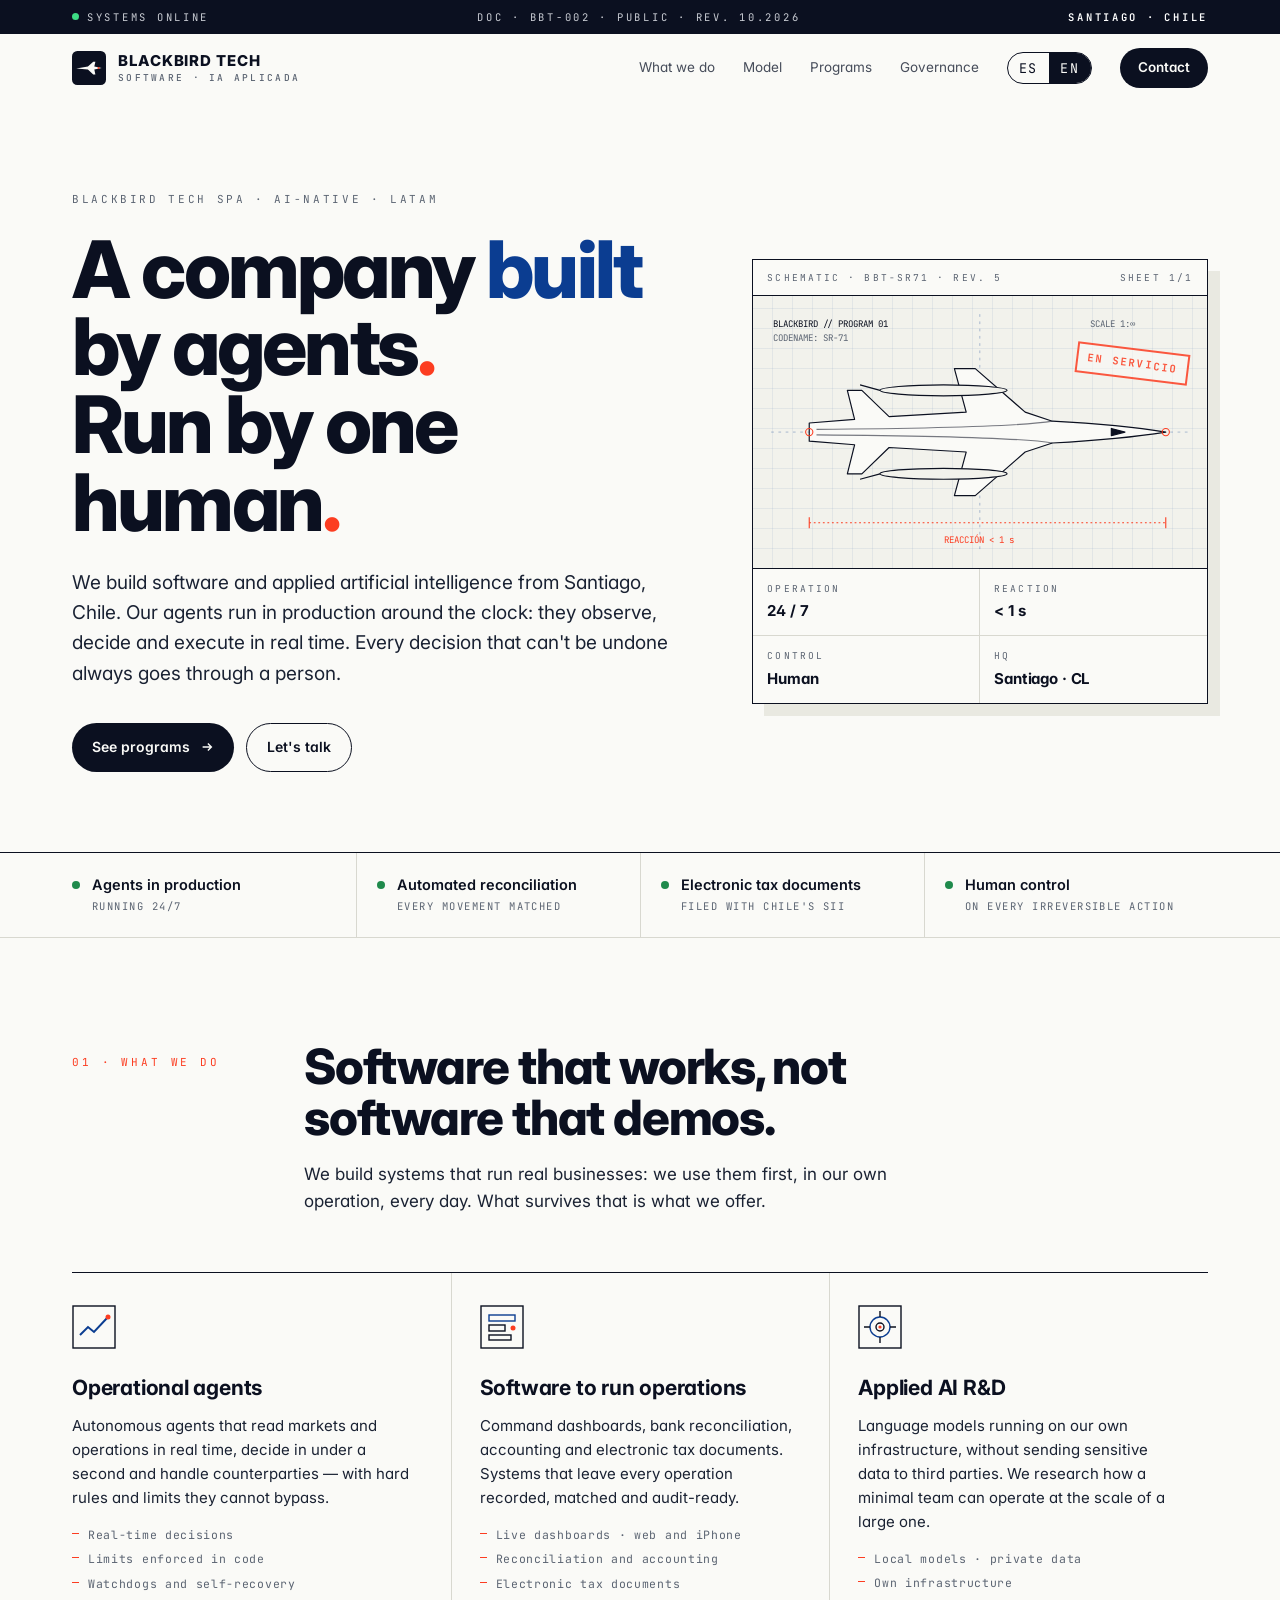
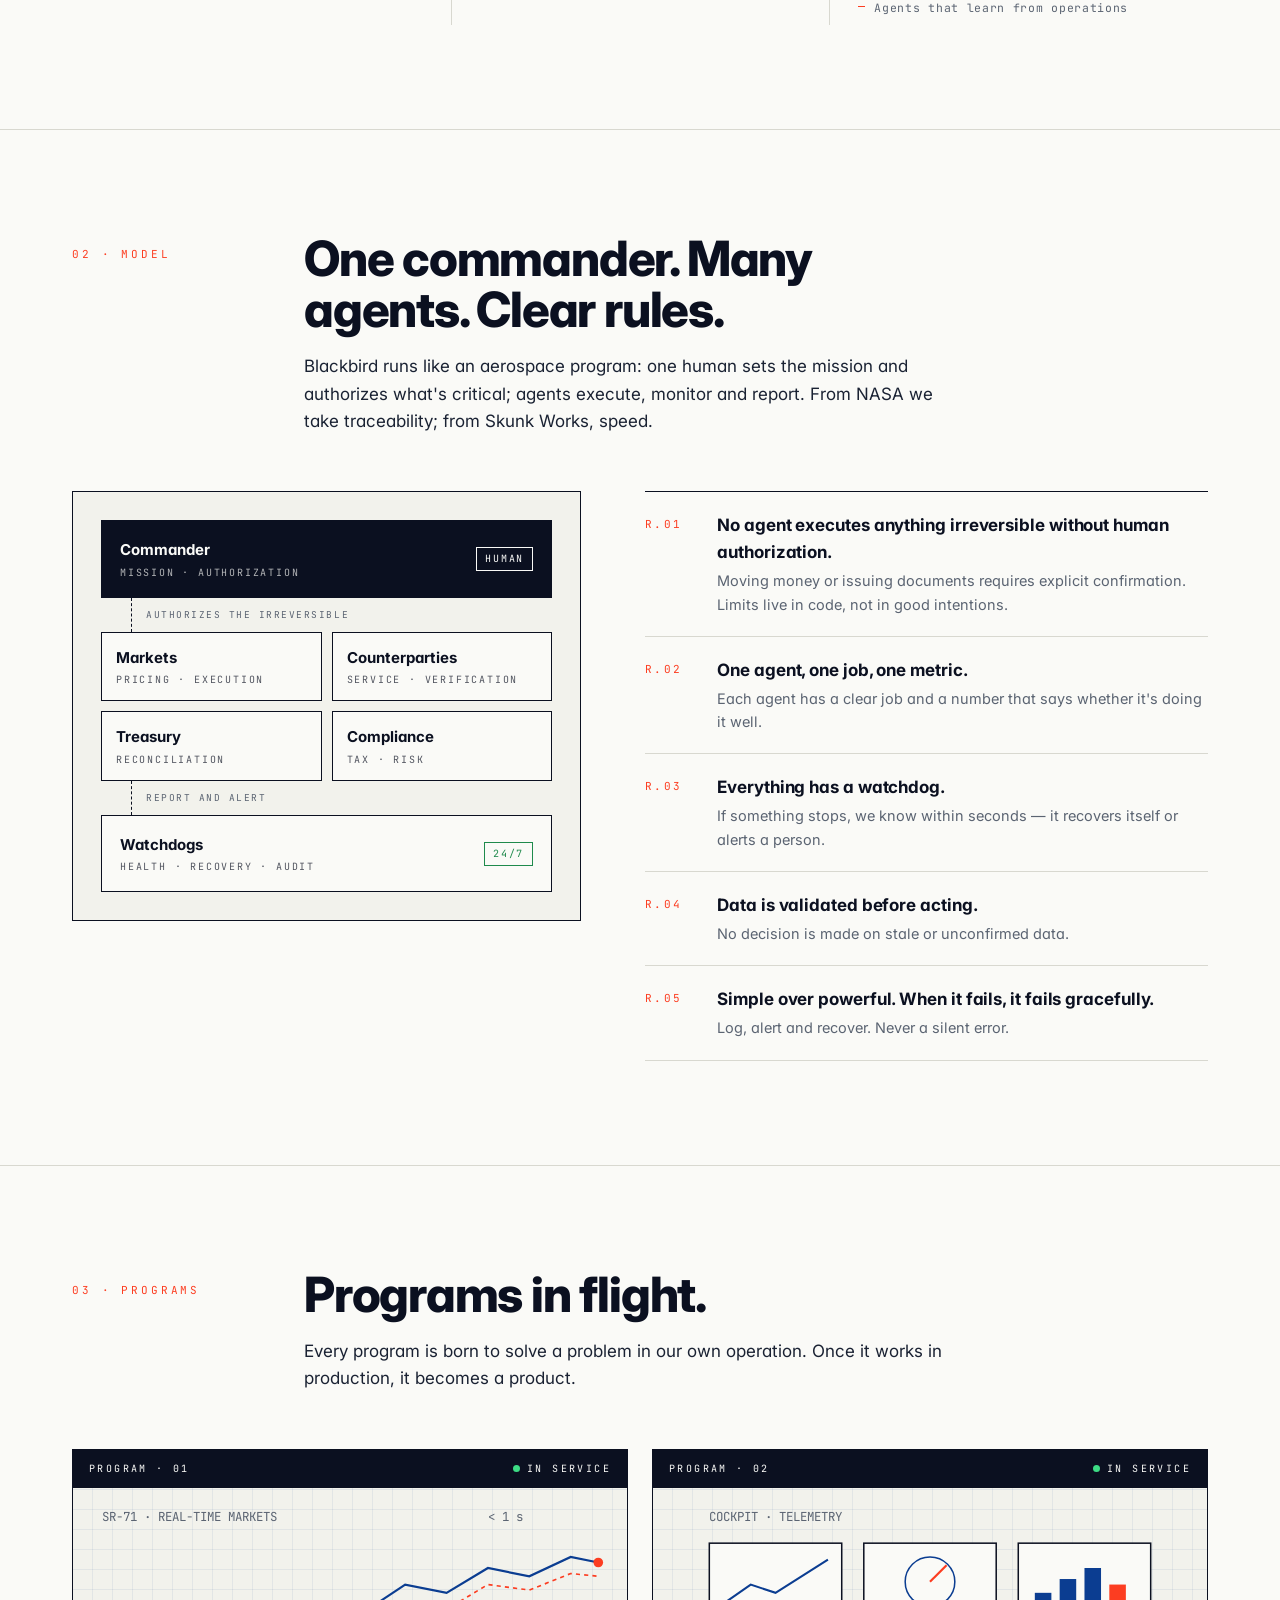
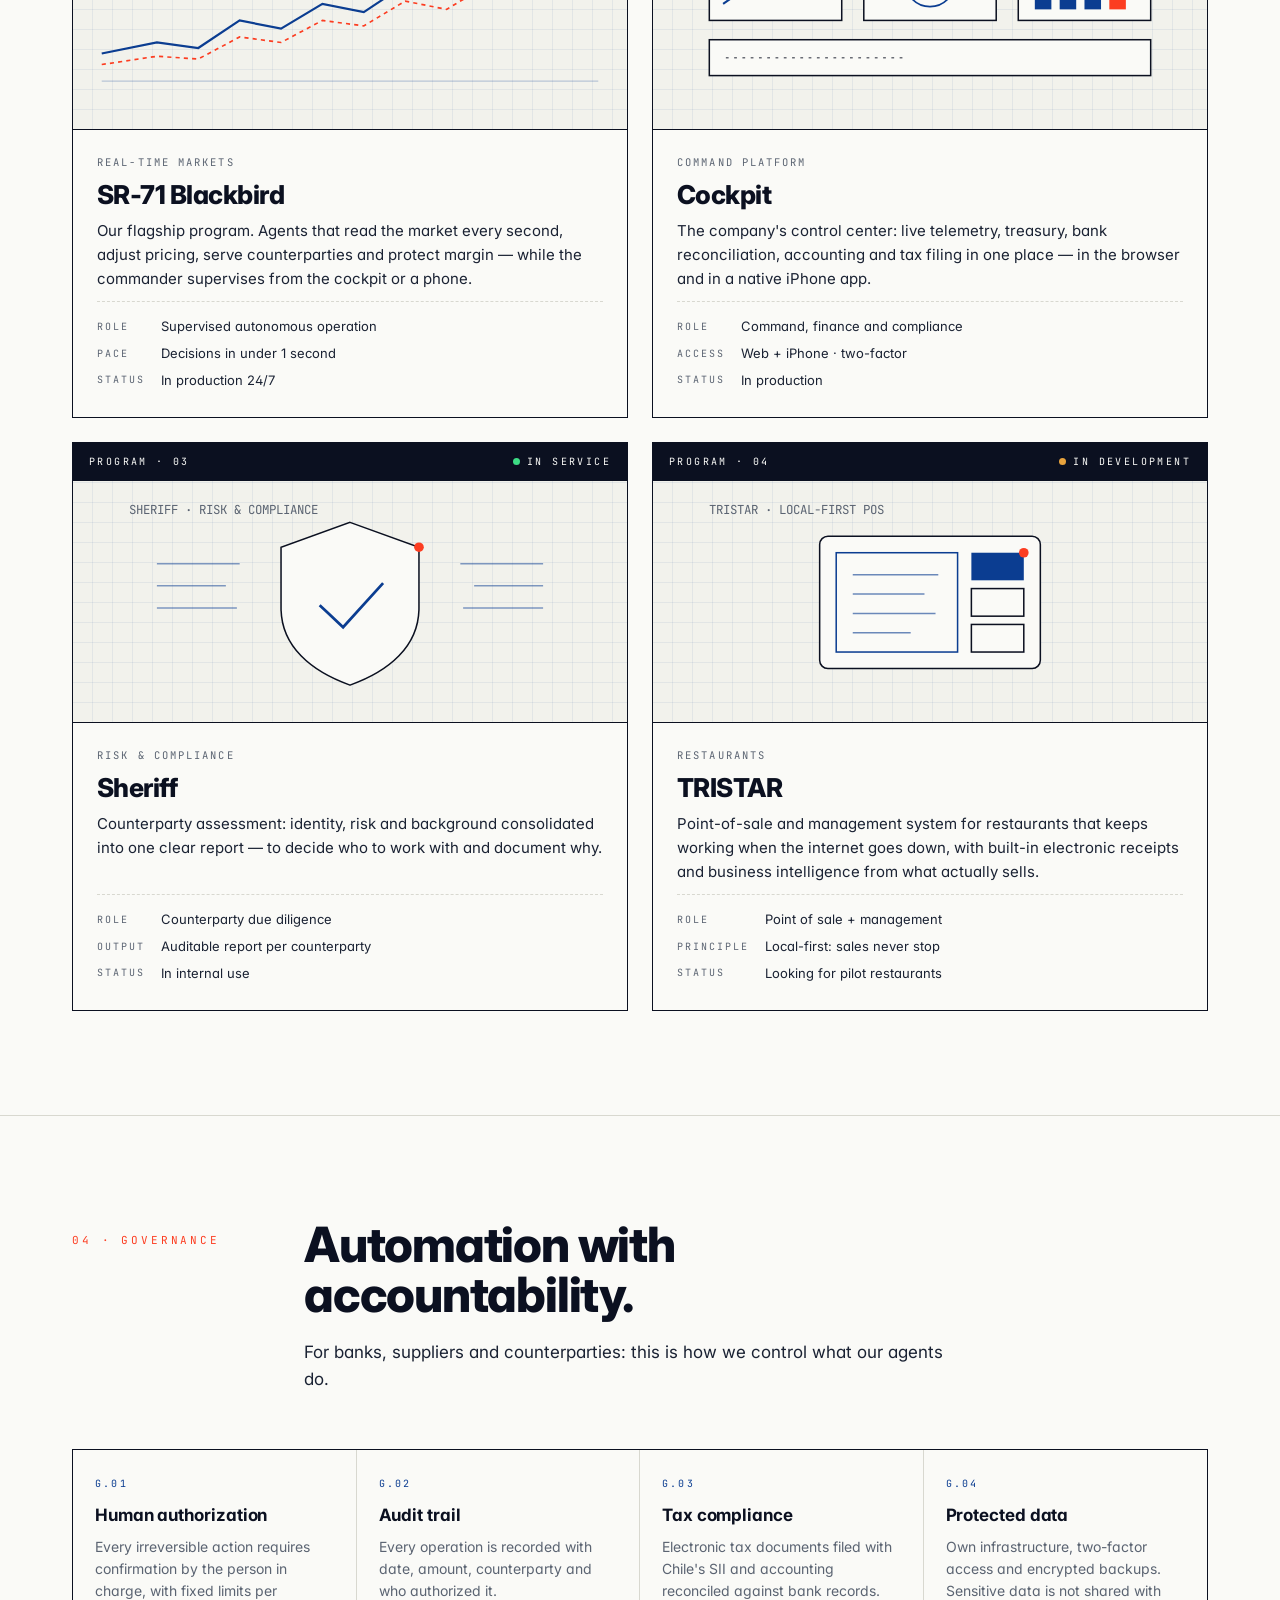
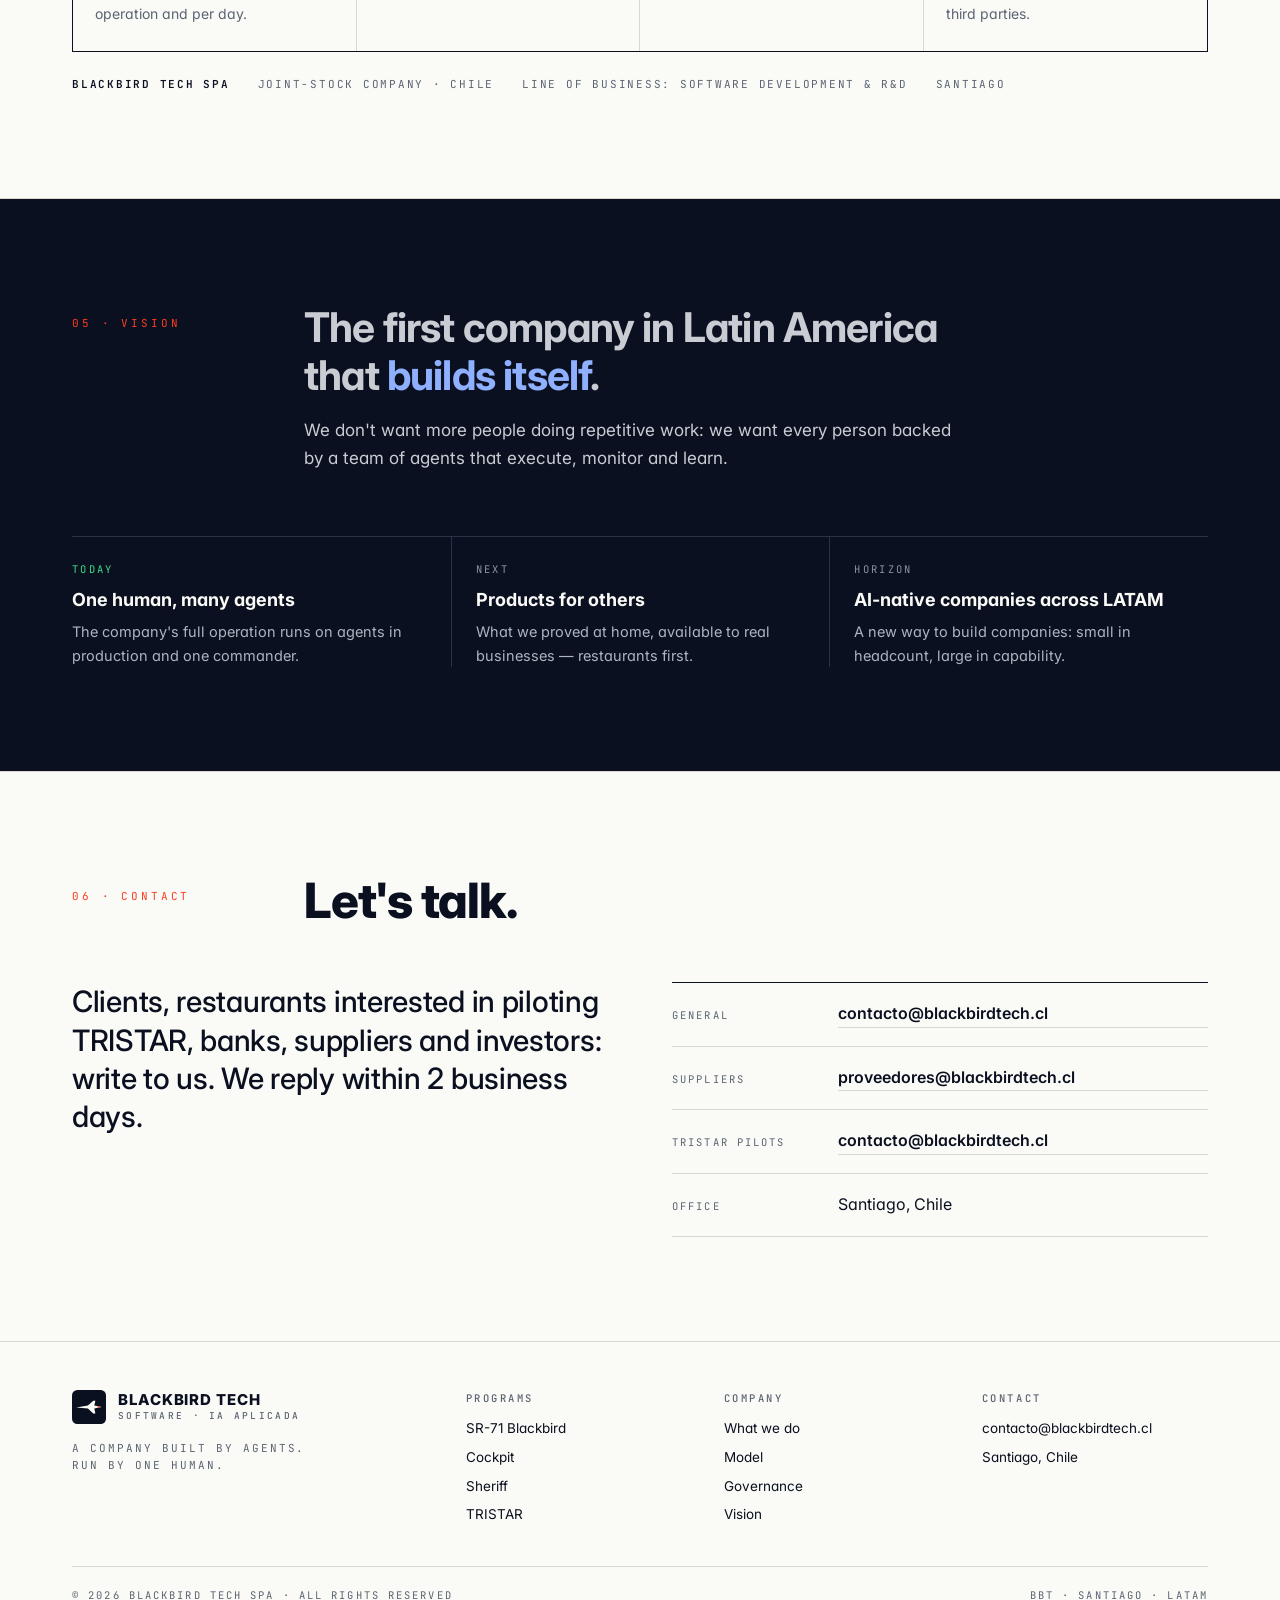
==== commit 0983bd1f: "Rediseño del sitio: contenido actual de Blackbird (programas, modelo, gobierno, visión)" ====
--- a/index.html
+++ b/index.html
@@ -4,31 +4,36 @@
 <meta charset="utf-8" />
 <meta name="viewport" content="width=device-width,initial-scale=1,viewport-fit=cover" />
 <meta name="color-scheme" content="light" />
-<title>Blackbird Tech — AI-Native Agentic Systems · LATAM</title>
-<meta name="description" content="Blackbird Tech. Compañía AI-native de LATAM. Diseñamos agentes de inteligencia artificial para la vida cotidiana humana. Skunk Works Lab: Programas SR-71, Dragon Lady, Vulcan." />
-<meta name="author" content="Blackbird Tech" />
+<title>Blackbird Tech — Una empresa construida por agentes · Santiago, Chile</title>
+<meta name="description" content="Blackbird Tech SpA desarrolla software e inteligencia artificial aplicada desde Santiago de Chile. Agentes autónomos en producción 24/7, con control humano en cada decisión irreversible." />
+<meta name="author" content="Blackbird Tech SpA" />
 <link rel="canonical" href="https://blackbirdtech.cl/" />
-<meta property="og:title" content="Blackbird Tech — AI-Native Agentic Systems" />
-<meta property="og:description" content="Diseñamos agentes de IA para la vida cotidiana humana. Desde LATAM." />
+<meta property="og:title" content="Blackbird Tech — Una empresa construida por agentes" />
+<meta property="og:description" content="Software e IA aplicada desde Santiago de Chile. Agentes en producción 24/7, con control humano en cada decisión irreversible." />
 <meta property="og:type" content="website" />
 <meta property="og:url" content="https://blackbirdtech.cl/" />
 <meta property="og:site_name" content="Blackbird Tech" />
-<link rel="icon" type="image/svg+xml" href="data:image/svg+xml,%3Csvg xmlns='http://www.w3.org/2000/svg' viewBox='0 0 100 100'%3E%3Crect width='100' height='100' fill='%230B1020'/%3E%3Cpath d='M10 60 L50 40 L90 60 L50 55 Z' fill='%23ffffff'/%3E%3Ccircle cx='50' cy='52' r='2' fill='%23FC3D21'/%3E%3C/svg%3E" />
+<meta property="og:locale" content="es_CL" />
+<meta name="theme-color" content="#FAFAF7" />
+<link rel="icon" type="image/svg+xml" href="data:image/svg+xml,%3Csvg xmlns='http://www.w3.org/2000/svg' viewBox='0 0 64 64'%3E%3Crect width='64' height='64' rx='10' fill='%230B1020'/%3E%3Cpath d='M8 33 L30 29 L40 20 L44 20 L42 29 L56 32 L42 35 L44 44 L40 44 L30 35 Z' fill='%23FAFAF7'/%3E%3Ccircle cx='50' cy='32' r='2' fill='%23FC3D21'/%3E%3C/svg%3E" />
 <link rel="preconnect" href="https://fonts.googleapis.com" />
 <link rel="preconnect" href="https://fonts.gstatic.com" crossorigin />
 <link href="https://fonts.googleapis.com/css2?family=Inter:wght@300;400;500;600;700;800&family=JetBrains+Mono:wght@400;500;700&display=swap" rel="stylesheet" />
+<script type="application/ld+json">
+{"@context":"https://schema.org","@type":"Organization","name":"Blackbird Tech SpA","url":"https://blackbirdtech.cl/","email":"contacto@blackbirdtech.cl","address":{"@type":"PostalAddress","addressLocality":"Santiago","addressCountry":"CL"},"description":"Desarrollo de software e I+D en inteligencia artificial aplicada."}
+</script>
 <style>
   :root{
     --ink:#0B1020;
-    --ink-2:#101828;
+    --ink-2:#1A2233;
     --paper:#FAFAF7;
     --paper-2:#F2F2EC;
+    --paper-3:#E9E9E1;
     --rule:#D8D8D0;
     --muted:#5B6472;
-    --nasa-blue:#0B3D91;
-    --nasa-red:#FC3D21;
-    --amber:#E8A33D;
-    --ok:#2E7D4F;
+    --blue:#0B3D91;
+    --red:#FC3D21;
+    --ok:#1F8A4C;
     --mono:"JetBrains Mono",ui-monospace,SFMono-Regular,Menlo,Consolas,monospace;
     --sans:"Inter",-apple-system,BlinkMacSystemFont,"Segoe UI",Roboto,Helvetica,Arial,sans-serif;
   }
@@ -36,656 +41,766 @@
   html,body{margin:0;padding:0}
   html{scroll-behavior:smooth;-webkit-text-size-adjust:100%}
   body{
-    font-family:var(--sans);
-    color:var(--ink);
-    background:var(--paper);
-    font-size:16px;
-    line-height:1.55;
-    font-feature-settings:"ss01","cv11";
-    -webkit-font-smoothing:antialiased;
-    text-rendering:optimizeLegibility;
+    font-family:var(--sans);color:var(--ink);background:var(--paper);
+    font-size:16px;line-height:1.6;font-feature-settings:"ss01","cv11";
+    -webkit-font-smoothing:antialiased;text-rendering:optimizeLegibility;
   }
   a{color:inherit;text-decoration:none}
   img,svg{display:block;max-width:100%}
-  ::selection{background:var(--nasa-blue);color:#fff}
-
-  .wrap{max-width:1240px;margin:0 auto;padding:0 28px}
+  ::selection{background:var(--blue);color:#fff}
+  :focus-visible{outline:2px solid var(--blue);outline-offset:3px}
+
+  .wrap{max-width:1200px;margin:0 auto;padding:0 32px}
   .mono{font-family:var(--mono);letter-spacing:.02em}
-  .upper{text-transform:uppercase;letter-spacing:.14em}
-  .rule{height:1px;background:var(--rule);width:100%}
-  .tick{display:inline-block;width:10px;height:10px;border:1px solid var(--ink);margin-right:10px;vertical-align:middle}
-  .dot{display:inline-block;width:8px;height:8px;border-radius:50%;background:var(--nasa-red);margin-right:10px;vertical-align:middle}
+  .eyebrow{font-family:var(--mono);font-size:11px;letter-spacing:.24em;text-transform:uppercase;color:var(--muted)}
+
+  /* i18n: cada texto existe en ES y EN; se oculta el que no corresponde */
+  html:not([data-lang="en"]) [data-en]{display:none !important}
+  html[data-lang="en"] [data-es]{display:none !important}
+
+  /* ============ CLASS BAR ============ */
+  .classbar{
+    font-family:var(--mono);font-size:10.5px;letter-spacing:.26em;text-transform:uppercase;
+    background:var(--ink);color:#C9CCD3;
+  }
+  .classbar .wrap{display:flex;justify-content:space-between;align-items:center;height:34px;gap:16px}
+  .classbar b{color:#fff;font-weight:600}
+  .live{display:inline-flex;align-items:center;gap:8px}
+  .live i{width:7px;height:7px;border-radius:50%;background:#3DDC84;box-shadow:0 0 0 0 rgba(61,220,132,.6);animation:pulse 2.4s infinite}
+  @keyframes pulse{0%{box-shadow:0 0 0 0 rgba(61,220,132,.55)}70%{box-shadow:0 0 0 8px rgba(61,220,132,0)}100%{box-shadow:0 0 0 0 rgba(61,220,132,0)}}
 
   /* ============ TOP BAR ============ */
   .topbar{
-    position:sticky;top:0;z-index:50;
-    background:rgba(250,250,247,.92);
-    backdrop-filter:saturate(150%) blur(8px);
-    -webkit-backdrop-filter:saturate(150%) blur(8px);
-    border-bottom:1px solid var(--rule);
-  }
-  .topbar .row{display:flex;align-items:center;gap:24px;height:64px}
-  .brand{display:flex;align-items:center;gap:12px;font-weight:700;letter-spacing:.02em}
-  .brand .mark{width:28px;height:28px;display:inline-block}
-  .brand .name{font-size:15px}
-  .brand .name small{display:block;font-family:var(--mono);font-size:10px;color:var(--muted);letter-spacing:.22em;margin-top:-2px}
-  nav.main{margin-left:auto;display:flex;gap:26px;align-items:center}
-  nav.main a{font-size:13px;color:var(--ink-2);opacity:.86}
+    position:sticky;top:0;z-index:50;background:rgba(250,250,247,.88);
+    backdrop-filter:saturate(160%) blur(10px);-webkit-backdrop-filter:saturate(160%) blur(10px);
+    border-bottom:1px solid transparent;transition:border-color .2s;
+  }
+  .topbar.scrolled{border-bottom-color:var(--rule)}
+  .topbar .row{display:flex;align-items:center;gap:28px;height:68px}
+  .brand{display:flex;align-items:center;gap:12px}
+  .brand .mark{width:34px;height:34px}
+  .brand .name{font-weight:800;font-size:15px;letter-spacing:.06em;line-height:1.1}
+  .brand .name small{display:block;font-family:var(--mono);font-weight:500;font-size:9.5px;color:var(--muted);letter-spacing:.24em;margin-top:3px}
+  nav.main{margin-left:auto;display:flex;gap:28px;align-items:center}
+  nav.main a{font-size:13.5px;color:var(--ink-2);opacity:.8;transition:opacity .15s}
   nav.main a:hover{opacity:1}
-  .lang{display:inline-flex;border:1px solid var(--ink);font-family:var(--mono);font-size:11px}
-  .lang button{background:transparent;border:0;padding:6px 10px;cursor:pointer;color:var(--ink);font-family:var(--mono);letter-spacing:.14em}
+  nav.main a.cta{color:var(--paper);opacity:1;padding:9px 18px}
+  .lang{display:inline-flex;border:1px solid var(--ink);border-radius:999px;overflow:hidden;font-family:var(--mono);font-size:11px}
+  .lang button{background:transparent;border:0;padding:6px 11px;cursor:pointer;color:var(--ink);font-family:var(--mono);letter-spacing:.14em}
   .lang button.on{background:var(--ink);color:var(--paper)}
-
-  /* ============ BANNER CLASSIFICATION ============ */
-  .classbar{
-    font-family:var(--mono);font-size:11px;letter-spacing:.28em;
-    display:flex;justify-content:space-between;align-items:center;
-    padding:8px 28px;color:var(--ink);
-    background:var(--paper-2);border-bottom:1px solid var(--rule);
-  }
-  .classbar span b{font-weight:700;color:var(--nasa-red);letter-spacing:.28em}
+  .cta{
+    display:inline-flex;align-items:center;gap:10px;background:var(--ink);color:var(--paper);
+    padding:12px 20px;border-radius:999px;font-weight:600;font-size:14px;transition:transform .15s,background .15s;
+  }
+  .cta:hover{background:var(--blue);transform:translateY(-1px)}
+  .cta.ghost{background:transparent;color:var(--ink);border:1px solid var(--ink)}
+  .cta.ghost:hover{background:var(--ink);color:var(--paper)}
+  .cta svg{width:14px;height:14px}
 
   /* ============ HERO ============ */
-  .hero{padding:84px 0 56px;position:relative;overflow:hidden}
-  .hero .grid{
-    display:grid;grid-template-columns:1.25fr .9fr;gap:56px;align-items:end;
-  }
+  .hero{padding:88px 0 0;position:relative}
+  .hero .grid{display:grid;grid-template-columns:1.15fr .85fr;gap:64px;align-items:center}
   .hero h1{
-    font-size:clamp(40px,6vw,84px);line-height:.98;letter-spacing:-.025em;
-    margin:0 0 24px;font-weight:800;
-  }
-  .hero h1 em{font-style:normal;color:var(--nasa-blue)}
-  .hero h1 .slash{color:var(--nasa-red);font-family:var(--mono);font-weight:500}
-  .kicker{
-    font-family:var(--mono);font-size:12px;letter-spacing:.28em;
-    color:var(--muted);margin-bottom:28px;display:flex;gap:14px;align-items:center;
-  }
-  .kicker .pill{border:1px solid var(--ink);padding:4px 10px}
-  .lede{font-size:18px;max-width:52ch;color:var(--ink-2)}
-  .metrics{
-    margin-top:44px;display:grid;grid-template-columns:repeat(4,1fr);gap:0;
-    border-top:1px solid var(--rule);border-bottom:1px solid var(--rule);
-  }
-  .metrics > div{padding:20px 18px;border-right:1px solid var(--rule)}
-  .metrics > div:last-child{border-right:0}
-  .metrics .k{font-family:var(--mono);font-size:10px;letter-spacing:.26em;color:var(--muted)}
-  .metrics .v{font-size:22px;font-weight:700;margin-top:6px;letter-spacing:-.01em}
-
-  /* right side blueprint */
-  .bp{
-    position:relative;aspect-ratio:4/3;border:1px solid var(--ink);
+    font-size:clamp(42px,6.2vw,86px);line-height:.98;letter-spacing:-.035em;
+    margin:22px 0 26px;font-weight:800;
+  }
+  .hero h1 em{font-style:normal;color:var(--blue)}
+  .hero h1 .r{color:var(--red)}
+  .lede{font-size:19px;max-width:54ch;color:var(--ink-2);margin:0}
+  .hero .actions{display:flex;gap:12px;margin-top:34px;flex-wrap:wrap}
+
+  .spec{
+    position:relative;border:1px solid var(--ink);background:var(--paper);
+    box-shadow:12px 12px 0 var(--paper-3);
+  }
+  .spec header{
+    display:flex;justify-content:space-between;padding:10px 14px;border-bottom:1px solid var(--ink);
+    font-family:var(--mono);font-size:9.5px;letter-spacing:.22em;color:var(--muted);text-transform:uppercase;
+  }
+  .spec .plan{
+    aspect-ratio:5/3;position:relative;
     background:
-      linear-gradient(var(--paper-2),var(--paper-2)),
-      repeating-linear-gradient(0deg, transparent 0 23px, rgba(11,61,145,.07) 23px 24px),
-      repeating-linear-gradient(90deg, transparent 0 23px, rgba(11,61,145,.07) 23px 24px);
-    background-blend-mode:multiply;
-    padding:16px;font-family:var(--mono);font-size:10px;color:var(--ink-2);
-  }
-  .bp header{display:flex;justify-content:space-between;letter-spacing:.22em;font-size:9px;color:var(--muted);border-bottom:1px dashed var(--rule);padding-bottom:8px;margin-bottom:8px}
-  .bp .svgwrap{height:calc(100% - 40px);display:flex;align-items:center;justify-content:center}
-  .bp svg{width:100%;height:100%}
-  .bp footer{position:absolute;left:16px;right:16px;bottom:10px;display:flex;justify-content:space-between;font-size:9px;letter-spacing:.22em;color:var(--muted)}
+      repeating-linear-gradient(0deg,transparent 0 19px,rgba(11,61,145,.07) 19px 20px),
+      repeating-linear-gradient(90deg,transparent 0 19px,rgba(11,61,145,.07) 19px 20px),
+      var(--paper-2);
+  }
+  .spec .plan svg{position:absolute;inset:0;width:100%;height:100%}
+  .spec .plan .jet{animation:drift 9s ease-in-out infinite}
+  @keyframes drift{0%,100%{transform:translateY(0)}50%{transform:translateY(-3px)}}
+  .spec dl{display:grid;grid-template-columns:1fr 1fr;margin:0;border-top:1px solid var(--ink)}
+  .spec dl > div{padding:12px 14px;border-right:1px solid var(--rule);border-bottom:1px solid var(--rule)}
+  .spec dl > div:nth-child(2n){border-right:0}
+  .spec dl > div:nth-last-child(-n+2){border-bottom:0}
+  .spec dt{font-family:var(--mono);font-size:9.5px;letter-spacing:.22em;color:var(--muted);text-transform:uppercase}
+  .spec dd{margin:3px 0 0;font-weight:700;font-size:15px;letter-spacing:-.01em}
   .stamp{
-    position:absolute;top:24px;right:24px;transform:rotate(6deg);
-    border:2px solid var(--nasa-red);color:var(--nasa-red);
-    font-family:var(--mono);font-weight:700;font-size:11px;letter-spacing:.22em;
-    padding:6px 10px;opacity:.85;
-  }
+    position:absolute;top:52px;right:18px;transform:rotate(7deg);
+    border:2px solid var(--red);color:var(--red);font-family:var(--mono);font-weight:700;
+    font-size:10.5px;letter-spacing:.22em;padding:5px 9px;opacity:.85;background:rgba(250,250,247,.6);
+  }
+
+  /* status strip */
+  .status{margin-top:80px;border-top:1px solid var(--ink);border-bottom:1px solid var(--rule)}
+  .status .wrap{display:grid;grid-template-columns:repeat(4,1fr)}
+  .status .cell{padding:22px 20px 22px 0;display:flex;gap:12px;align-items:flex-start}
+  .status .cell + .cell{padding-left:20px;border-left:1px solid var(--rule)}
+  .status .ok{flex:none;margin-top:6px;width:8px;height:8px;border-radius:50%;background:var(--ok)}
+  .status .t{font-weight:600;font-size:14.5px;line-height:1.35}
+  .status .d{font-family:var(--mono);font-size:10.5px;letter-spacing:.14em;color:var(--muted);text-transform:uppercase;margin-top:4px}
 
   /* ============ SECTIONS ============ */
-  section{padding:84px 0;border-top:1px solid var(--rule)}
-  .section-head{display:flex;align-items:baseline;gap:18px;margin-bottom:36px;flex-wrap:wrap}
-  .section-head .num{font-family:var(--mono);font-size:11px;letter-spacing:.28em;color:var(--nasa-red)}
-  .section-head h2{
-    font-size:clamp(28px,3.4vw,44px);line-height:1.05;margin:0;
-    letter-spacing:-.015em;font-weight:700;
-  }
-  .section-head .rail{flex:1;height:1px;background:var(--rule);margin-left:8px}
-
-  /* MANIFESTO */
-  .manif{
-    display:grid;grid-template-columns:1fr 1fr;gap:60px;align-items:start;
-  }
-  .manif .big{font-size:clamp(22px,2.2vw,30px);line-height:1.3;letter-spacing:-.01em;font-weight:500}
-  .manif .big b{color:var(--nasa-blue)}
-  .manif .big u{text-decoration-color:var(--nasa-red);text-decoration-thickness:3px;text-underline-offset:4px}
-  .principles{display:grid;grid-template-columns:1fr;gap:0;border-top:1px solid var(--rule)}
-  .principles li{list-style:none;border-bottom:1px solid var(--rule);padding:18px 0;display:grid;grid-template-columns:48px 1fr;gap:16px;align-items:start}
-  .principles li .k{font-family:var(--mono);font-size:11px;color:var(--muted);letter-spacing:.22em;padding-top:3px}
-  .principles li .t{font-weight:600;font-size:17px}
-  .principles li .d{color:var(--muted);font-size:14px;margin-top:3px}
-
-  /* PROGRAMS */
-  .prog{display:grid;grid-template-columns:repeat(3,1fr);gap:24px}
-  .card{
-    background:var(--paper);
-    border:1px solid var(--ink);
-    position:relative;overflow:hidden;
-    display:flex;flex-direction:column;
-  }
-  .card .hd{
-    display:flex;justify-content:space-between;align-items:center;
-    padding:12px 14px;background:var(--ink);color:var(--paper);
-    font-family:var(--mono);font-size:10px;letter-spacing:.26em;
-  }
-  .card .hd .cls{color:var(--nasa-red)}
+  section.block{padding:104px 0;border-bottom:1px solid var(--rule)}
+  .head{display:grid;grid-template-columns:200px 1fr;gap:32px;margin-bottom:56px;align-items:start}
+  .head .num{font-family:var(--mono);font-size:11px;letter-spacing:.26em;color:var(--red);padding-top:12px;text-transform:uppercase}
+  .head h2{font-size:clamp(30px,3.8vw,50px);line-height:1.04;margin:0;letter-spacing:-.025em;font-weight:800;max-width:20ch}
+  .head p{margin:18px 0 0;font-size:17px;color:var(--ink-2);max-width:60ch}
+
+  /* QUÉ HACEMOS */
+  .tri{display:grid;grid-template-columns:repeat(3,1fr);border-top:1px solid var(--ink)}
+  .tri article{padding:32px 28px 8px 0}
+  .tri article + article{padding-left:28px;border-left:1px solid var(--rule)}
+  .tri .ico{width:44px;height:44px;margin-bottom:22px}
+  .tri h3{font-size:21px;margin:0 0 10px;letter-spacing:-.01em}
+  .tri p{margin:0;color:var(--ink-2);font-size:15px}
+  .tri ul{margin:16px 0 0;padding:0;list-style:none;display:grid;gap:6px}
+  .tri li{font-family:var(--mono);font-size:11.5px;letter-spacing:.06em;color:var(--muted);padding-left:16px;position:relative}
+  .tri li::before{content:"";position:absolute;left:0;top:7px;width:7px;height:1px;background:var(--red)}
+
+  /* MODELO */
+  .model{display:grid;grid-template-columns:.95fr 1.05fr;gap:64px;align-items:start}
+  .chain{border:1px solid var(--ink);background:var(--paper-2);padding:28px}
+  .chain .node{display:flex;align-items:center;gap:16px;background:var(--paper);border:1px solid var(--ink);padding:16px 18px}
+  .chain .node.human{background:var(--ink);color:var(--paper)}
+  .chain .node b{font-size:15px}
+  .chain .node small{display:block;font-family:var(--mono);font-size:10px;letter-spacing:.18em;opacity:.7;text-transform:uppercase;margin-top:2px}
+  .chain .node .badge{margin-left:auto;font-family:var(--mono);font-size:10px;letter-spacing:.18em;padding:3px 8px;border:1px solid currentColor;text-transform:uppercase;white-space:nowrap}
+  .chain .link{height:34px;margin-left:30px;border-left:1px dashed var(--ink);display:flex;align-items:center;padding-left:14px}
+  .chain .link span{font-family:var(--mono);font-size:9.5px;line-height:1;letter-spacing:.16em;color:var(--muted);text-transform:uppercase;white-space:nowrap}
+  .chain .agents{display:grid;grid-template-columns:repeat(2,1fr);gap:10px}
+  .chain .agents .node{padding:12px 14px}
+  .rules{list-style:none;margin:0;padding:0;border-top:1px solid var(--ink)}
+  .rules li{display:grid;grid-template-columns:56px 1fr;gap:16px;padding:20px 0;border-bottom:1px solid var(--rule)}
+  .rules .k{font-family:var(--mono);font-size:11px;letter-spacing:.2em;color:var(--red);padding-top:4px}
+  .rules .t{font-weight:700;font-size:17px;letter-spacing:-.005em}
+  .rules .d{color:var(--muted);font-size:14.5px;margin-top:3px}
+
+  /* PROGRAMAS */
+  .prog{display:grid;grid-template-columns:repeat(2,1fr);gap:24px}
+  .card{border:1px solid var(--ink);background:var(--paper);display:flex;flex-direction:column;transition:transform .2s,box-shadow .2s}
+  .card:hover{transform:translate(-3px,-3px);box-shadow:6px 6px 0 var(--ink)}
+  .card .hd{display:flex;justify-content:space-between;align-items:center;padding:11px 16px;background:var(--ink);color:var(--paper);font-family:var(--mono);font-size:10px;letter-spacing:.24em;text-transform:uppercase}
+  .state{display:inline-flex;align-items:center;gap:7px}
+  .state i{width:7px;height:7px;border-radius:50%;background:#3DDC84}
+  .state.dev i{background:#E8A33D}
   .card .illus{
-    aspect-ratio:16/10;position:relative;background:
-      repeating-linear-gradient(0deg,transparent 0 23px,rgba(11,61,145,.08) 23px 24px),
-      repeating-linear-gradient(90deg,transparent 0 23px,rgba(11,61,145,.08) 23px 24px),
+    aspect-ratio:16/7;position:relative;border-bottom:1px solid var(--ink);
+    background:
+      repeating-linear-gradient(0deg,transparent 0 19px,rgba(11,61,145,.07) 19px 20px),
+      repeating-linear-gradient(90deg,transparent 0 19px,rgba(11,61,145,.07) 19px 20px),
       var(--paper-2);
-    border-bottom:1px solid var(--ink);
   }
   .card .illus svg{position:absolute;inset:0;width:100%;height:100%}
-  .card .body{padding:18px 18px 22px;display:flex;flex-direction:column;gap:10px;flex:1}
-  .card .name{font-size:22px;font-weight:700;letter-spacing:-.01em}
-  .card .sub{font-family:var(--mono);font-size:10px;color:var(--muted);letter-spacing:.22em}
-  .card .desc{font-size:14px;color:var(--ink-2)}
-  .card dl{margin:6px 0 0;display:grid;grid-template-columns:auto 1fr;gap:4px 14px;font-size:12px}
-  .card dl dt{font-family:var(--mono);font-size:10px;color:var(--muted);letter-spacing:.22em;align-self:center}
-  .card dl dd{margin:0;color:var(--ink-2)}
-  .card .tag{
-    position:absolute;top:52px;right:-38px;transform:rotate(35deg);
-    background:var(--nasa-red);color:#fff;font-family:var(--mono);font-size:10px;
-    letter-spacing:.22em;padding:3px 40px;
-  }
-  .card .tag.blue{background:var(--nasa-blue)}
-  .card .tag.dark{background:var(--ink)}
-
-  /* LAB */
-  .lab{display:grid;grid-template-columns:1.2fr .8fr;gap:48px}
-  .lab .kelly{
-    padding:32px;border:1px solid var(--ink);background:var(--ink);color:var(--paper);
-    position:relative;
-  }
-  .lab .kelly h3{margin:0 0 18px;font-size:22px;letter-spacing:.02em}
-  .lab .kelly ol{padding-left:22px;margin:0;display:grid;gap:10px;font-size:14px}
-  .lab .kelly .corner{
-    position:absolute;top:16px;right:16px;font-family:var(--mono);font-size:10px;letter-spacing:.26em;color:var(--nasa-red)
-  }
-  .lab .philosophy h3{margin:0 0 14px;font-size:22px}
-  .lab .philosophy p{color:var(--ink-2);font-size:15px}
-  .philosophy blockquote{
-    margin:20px 0 0;padding:18px 22px;border-left:3px solid var(--nasa-red);
-    background:var(--paper-2);font-style:italic;font-size:15px;color:var(--ink-2);
-  }
-  .philosophy blockquote cite{display:block;margin-top:8px;font-style:normal;font-family:var(--mono);font-size:11px;letter-spacing:.2em;color:var(--muted)}
+  .card .body{padding:24px 24px 26px;display:flex;flex-direction:column;gap:10px;flex:1}
+  .card .sub{font-family:var(--mono);font-size:10.5px;color:var(--muted);letter-spacing:.2em;text-transform:uppercase}
+  .card .name{font-size:26px;font-weight:800;letter-spacing:-.02em;line-height:1.1}
+  .card .desc{font-size:15px;color:var(--ink-2);margin:0}
+  .card dl{margin:auto 0 0;padding-top:14px;display:grid;grid-template-columns:auto 1fr;gap:6px 16px;font-size:13px;border-top:1px dashed var(--rule)}
+  .card dt{font-family:var(--mono);font-size:10px;color:var(--muted);letter-spacing:.2em;align-self:center;text-transform:uppercase}
+  .card dd{margin:0;color:var(--ink-2)}
+
+  /* GOBIERNO */
+  .gov{display:grid;grid-template-columns:repeat(4,1fr);gap:0;border:1px solid var(--ink)}
+  .gov > div{padding:26px 22px;border-right:1px solid var(--rule)}
+  .gov > div:last-child{border-right:0}
+  .gov .k{font-family:var(--mono);font-size:10px;letter-spacing:.22em;color:var(--blue);text-transform:uppercase}
+  .gov .t{font-weight:700;font-size:17px;margin:10px 0 6px;letter-spacing:-.005em}
+  .gov .d{color:var(--muted);font-size:14px}
+  .legal{margin-top:24px;display:flex;flex-wrap:wrap;gap:10px 28px;font-family:var(--mono);font-size:11px;letter-spacing:.16em;color:var(--muted);text-transform:uppercase}
+  .legal b{color:var(--ink);font-weight:600}
+
+  /* VISIÓN */
+  .vision{background:var(--ink);color:var(--paper);border-bottom:0}
+  .vision .head .num{color:var(--red)}
+  .vision .head p{color:#C9CCD3}
+  .vision .quote{font-size:clamp(26px,3.2vw,42px);line-height:1.18;letter-spacing:-.02em;font-weight:700;max-width:26ch;margin:0}
+  .vision .quote em{font-style:normal;color:#8FB0FF}
+  .timeline{margin-top:64px;display:grid;grid-template-columns:repeat(3,1fr);border-top:1px solid #2A3247}
+  .timeline > div{padding:24px 24px 0 0}
+  .timeline > div + div{padding-left:24px;border-left:1px solid #2A3247}
+  .timeline .k{font-family:var(--mono);font-size:10.5px;letter-spacing:.22em;color:#8B93A3;text-transform:uppercase}
+  .timeline .t{font-weight:700;font-size:18px;margin:8px 0 6px}
+  .timeline .d{color:#AEB4C0;font-size:14.5px}
+  .timeline .now .k{color:#3DDC84}
+
+  /* CONTACTO */
+  .contact{display:grid;grid-template-columns:1fr 1fr;gap:64px;align-items:start}
+  .contact .big{font-size:clamp(22px,2.3vw,30px);line-height:1.3;letter-spacing:-.01em;font-weight:500;margin:0}
+  .channels{list-style:none;margin:0;padding:0;border-top:1px solid var(--ink)}
+  .channels li{display:grid;grid-template-columns:150px 1fr;gap:16px;padding:18px 0;border-bottom:1px solid var(--rule);align-items:baseline}
+  .channels .k{font-family:var(--mono);font-size:10.5px;letter-spacing:.2em;color:var(--muted);text-transform:uppercase}
+  .channels a{font-weight:600;border-bottom:1px solid var(--rule);transition:border-color .15s}
+  .channels a:hover{border-color:var(--ink)}
 
   /* FOOTER */
-  footer.site{padding:44px 0 28px;border-top:1px solid var(--rule);background:var(--paper)}
-  footer.site .row{display:grid;grid-template-columns:1.4fr 1fr 1fr 1fr;gap:28px}
-  footer.site h4{font-family:var(--mono);font-size:11px;letter-spacing:.26em;color:var(--muted);margin:0 0 10px}
-  footer.site ul{list-style:none;padding:0;margin:0;display:grid;gap:6px;font-size:13px}
-  footer.site .meta{display:flex;justify-content:space-between;margin-top:28px;padding-top:18px;border-top:1px solid var(--rule);font-family:var(--mono);font-size:11px;letter-spacing:.22em;color:var(--muted)}
+  footer.site{padding:48px 0 32px}
+  footer.site .row{display:grid;grid-template-columns:1.6fr 1fr 1fr 1fr;gap:32px}
+  footer.site h4{font-family:var(--mono);font-size:10.5px;letter-spacing:.24em;color:var(--muted);margin:0 0 12px;text-transform:uppercase;font-weight:500}
+  footer.site ul{list-style:none;padding:0;margin:0;display:grid;gap:7px;font-size:13.5px}
+  footer.site .tag{font-family:var(--mono);font-size:11px;letter-spacing:.18em;color:var(--muted);margin-top:16px;max-width:36ch;text-transform:uppercase}
+  footer.site .meta{display:flex;justify-content:space-between;gap:16px;flex-wrap:wrap;margin-top:40px;padding-top:20px;border-top:1px solid var(--rule);font-family:var(--mono);font-size:10.5px;letter-spacing:.2em;color:var(--muted);text-transform:uppercase}
+
+  /* reveal */
+  .rv{opacity:0;transform:translateY(14px);transition:opacity .7s ease,transform .7s ease}
+  .rv.in{opacity:1;transform:none}
+  @media (prefers-reduced-motion:reduce){
+    .rv{opacity:1;transform:none;transition:none}
+    .spec .plan .jet,.live i{animation:none}
+    html{scroll-behavior:auto}
+  }
 
   /* RESPONSIVE */
-  @media (max-width: 960px){
-    .hero .grid{grid-template-columns:1fr}
-    .metrics{grid-template-columns:repeat(2,1fr)}
-    .metrics > div:nth-child(2){border-right:0}
-    .metrics > div:nth-child(1),.metrics > div:nth-child(2){border-bottom:1px solid var(--rule)}
-    .manif{grid-template-columns:1fr;gap:32px}
-    .prog{grid-template-columns:1fr}
-    .lab{grid-template-columns:1fr;gap:28px}
+  @media (max-width:1000px){
+    .hero .grid,.model,.contact{grid-template-columns:1fr;gap:44px}
+    .head{grid-template-columns:1fr;gap:10px}
+    .head .num{padding-top:0}
+    .status .wrap{grid-template-columns:repeat(2,1fr)}
+    .status .cell:nth-child(3){padding-left:0;border-left:0}
+    .status .cell:nth-child(n+3){border-top:1px solid var(--rule)}
+    .tri{grid-template-columns:1fr}
+    .tri article,.tri article + article{padding:28px 0;border-left:0;border-bottom:1px solid var(--rule)}
+    .gov{grid-template-columns:repeat(2,1fr)}
+    .gov > div:nth-child(2){border-right:0}
+    .gov > div:nth-child(-n+2){border-bottom:1px solid var(--rule)}
+    .timeline{grid-template-columns:1fr}
+    .timeline > div,.timeline > div + div{padding:22px 0;border-left:0;border-bottom:1px solid #2A3247}
     footer.site .row{grid-template-columns:1fr 1fr}
     nav.main a.hide-sm{display:none}
   }
-  @media (max-width: 560px){
-    .wrap{padding:0 18px}
-    .classbar{padding:8px 18px;font-size:10px;letter-spacing:.2em}
+  @media (max-width:640px){
+    .wrap{padding:0 20px}
+    .classbar .hide-xs{display:none}
+    .hero{padding-top:56px}
+    .prog{grid-template-columns:1fr}
+    .status .wrap{grid-template-columns:1fr}
+    .status .cell,.status .cell + .cell{padding:16px 0;border-left:0;border-top:1px solid var(--rule)}
+    .status .cell:first-child{border-top:0}
+    .gov{grid-template-columns:1fr}
+    .gov > div{border-right:0;border-bottom:1px solid var(--rule)}
+    .gov > div:last-child{border-bottom:0}
+    .channels li{grid-template-columns:1fr;gap:4px}
     nav.main{gap:14px}
+    nav.main .cta{display:none}
+    section.block{padding:72px 0}
     footer.site .row{grid-template-columns:1fr}
-  }
-
-  /* i18n visibility */
-  [data-i18n-en]{display:none}
-  html[data-lang="en"] [data-i18n-es]{display:none}
-  html[data-lang="en"] [data-i18n-en]{display:initial}
-  html[data-lang="en"] h1 [data-i18n-en],
-  html[data-lang="en"] span[data-i18n-en]{display:inline}
+    .spec{box-shadow:8px 8px 0 var(--paper-3)}
+  }
 </style>
 </head>
 <body>
 
-<!-- ===================== CLASS BANNER ===================== -->
+<!-- ===================== CLASS BAR ===================== -->
 <div class="classbar" role="note">
-  <span class="mono">
-    <span data-i18n-es>DOC · BBT-001 · PÚBLICO · REV. 04.2026</span>
-    <span data-i18n-en>DOC · BBT-001 · PUBLIC · REV. 04.2026</span>
-  </span>
-  <span class="mono">
-    <span data-i18n-es>ORIGEN: SANTIAGO · CHILE · LATAM</span>
-    <span data-i18n-en>ORIGIN: SANTIAGO · CHILE · LATAM</span>
-  </span>
-  <span class="mono"><b>BLACKBIRD TECH</b></span>
+  <div class="wrap">
+    <span class="live"><i></i><span data-es>Sistemas en línea</span><span data-en>Systems online</span></span>
+    <span class="hide-xs"><span data-es>Doc · BBT-002 · Público · Rev. 10.2026</span><span data-en>Doc · BBT-002 · Public · Rev. 10.2026</span></span>
+    <span><b>Santiago · Chile</b></span>
+  </div>
 </div>
 
 <!-- ===================== TOP BAR ===================== -->
-<header class="topbar">
+<header class="topbar" id="topbar">
   <div class="wrap row">
-    <a href="#" class="brand" aria-label="Blackbird Tech">
+    <a href="#top" class="brand" aria-label="Blackbird Tech">
       <svg class="mark" viewBox="0 0 64 64" aria-hidden="true">
-        <rect width="64" height="64" fill="#0B1020"/>
-        <path d="M4 40 L32 22 L60 40 L32 36 Z" fill="#FAFAF7"/>
-        <circle cx="32" cy="34" r="2" fill="#FC3D21"/>
-        <path d="M4 40 L60 40" stroke="#FAFAF7" stroke-width=".6" opacity=".4"/>
+        <rect width="64" height="64" rx="10" fill="#0B1020"/>
+        <path d="M8 33 L30 29 L40 20 L44 20 L42 29 L56 32 L42 35 L44 44 L40 44 L30 35 Z" fill="#FAFAF7"/>
+        <circle cx="50" cy="32" r="2" fill="#FC3D21"/>
       </svg>
-      <span class="name">BLACKBIRD TECH<small>AI-NATIVE · LATAM</small></span>
+      <span class="name">BLACKBIRD TECH<small>SOFTWARE · IA APLICADA</small></span>
     </a>
     <nav class="main" aria-label="primary">
-      <a href="#manifesto" class="hide-sm" data-i18n-es>Manifiesto</a><a href="#manifesto" class="hide-sm" data-i18n-en>Manifesto</a>
-      <a href="#programs" data-i18n-es>Programas</a><a href="#programs" data-i18n-en>Programs</a>
-      <a href="#lab">Skunk Works</a>
-      <a href="#contact" class="hide-sm" data-i18n-es>Contacto</a><a href="#contact" class="hide-sm" data-i18n-en>Contact</a>
+      <a href="#que-hacemos" class="hide-sm"><span data-es>Qué hacemos</span><span data-en>What we do</span></a>
+      <a href="#modelo" class="hide-sm"><span data-es>Modelo</span><span data-en>Model</span></a>
+      <a href="#programas"><span data-es>Programas</span><span data-en>Programs</span></a>
+      <a href="#gobierno" class="hide-sm"><span data-es>Gobierno</span><span data-en>Governance</span></a>
       <div class="lang" role="tablist" aria-label="Language">
         <button id="lang-es" class="on" role="tab" aria-selected="true">ES</button>
         <button id="lang-en" role="tab" aria-selected="false">EN</button>
       </div>
+      <a href="#contacto" class="cta"><span data-es>Contacto</span><span data-en>Contact</span></a>
     </nav>
   </div>
 </header>
 
+<main id="top">
+
 <!-- ===================== HERO ===================== -->
-<section class="hero" id="top" style="border-top:0">
+<section class="hero">
   <div class="wrap">
     <div class="grid">
-      <div>
-        <div class="kicker">
-          <span class="pill">AI-NATIVE · ESTABLECIDA 2024</span>
-          <span data-i18n-es>AGENTES · COTIDIANO · LATAM</span>
-          <span data-i18n-en>AGENTS · EVERYDAY · LATAM</span>
-        </div>
+      <div class="rv">
+        <div class="eyebrow"><span data-es>Blackbird Tech SpA · AI-native · LATAM</span><span data-en>Blackbird Tech SpA · AI-native · LATAM</span></div>
         <h1>
-          <span data-i18n-es>Agentes de IA <em>diseñados</em><br/>para la vida <em>cotidiana</em> <span class="slash">//</span> humana.</span>
-          <span data-i18n-en>AI agents <em>engineered</em><br/>for <em>everyday</em> human life <span class="slash">//</span></span>
+          <span data-es>Una empresa <em>construida</em> por agentes<span class="r">.</span><br/>Operada por un humano<span class="r">.</span></span>
+          <span data-en>A company <em>built</em> by agents<span class="r">.</span><br/>Run by one human<span class="r">.</span></span>
         </h1>
         <p class="lede">
-          <span data-i18n-es>Blackbird Tech es una compañía AI-native de Latinoamérica. Operamos como un programa aeroespacial: objetivos claros, equipos pequeños, ciclos cortos, ingeniería obsesiva. Construimos agentes que la gente usa todos los días — no demos.</span>
-          <span data-i18n-en>Blackbird Tech is an AI-native company based in Latin America. We operate like an aerospace program: clear objectives, small teams, short cycles, obsessive engineering. We build agents people use every day — not demos.</span>
+          <span data-es>Desarrollamos software e inteligencia artificial aplicada desde Santiago de Chile. Nuestros agentes trabajan en producción las 24 horas: observan, deciden y ejecutan en tiempo real. Las decisiones que no tienen vuelta atrás siempre pasan por una persona.</span>
+          <span data-en>We build software and applied artificial intelligence from Santiago, Chile. Our agents run in production around the clock: they observe, decide and execute in real time. Every decision that can't be undone always goes through a person.</span>
         </p>
-
-        <div class="metrics" role="group" aria-label="Key metrics">
-          <div>
-            <div class="k" data-i18n-es>FILOSOFÍA 01</div><div class="k" data-i18n-en>PHILOSOPHY 01</div>
-            <div class="v">NASA-grade</div>
-          </div>
-          <div>
-            <div class="k" data-i18n-es>FILOSOFÍA 02</div><div class="k" data-i18n-en>PHILOSOPHY 02</div>
-            <div class="v">Skunk Works</div>
-          </div>
-          <div>
-            <div class="k">STACK</div>
-            <div class="v" data-i18n-es>Agentic · Edge · Cloud</div>
-            <div class="v" data-i18n-en>Agentic · Edge · Cloud</div>
-          </div>
-          <div>
-            <div class="k">HQ</div>
-            <div class="v">Santiago · CL</div>
-          </div>
-        </div>
-      </div>
-
-      <div class="bp" aria-hidden="true">
-        <div class="stamp">AUTH · BBT</div>
-        <header>
-          <span>SCHEMATIC · BBT-SR71 REV.3</span>
-          <span>SHEET 1/1</span>
-        </header>
-        <div class="svgwrap">
-          <svg viewBox="0 0 400 260" fill="none" stroke="#0B3D91" stroke-width="1.1">
-            <!-- top view of SR-71-like silhouette -->
-            <g opacity=".9">
-              <path d="M40 130 L160 110 L210 80 L260 80 L310 110 L360 130 L310 150 L260 180 L210 180 L160 150 Z"/>
-              <path d="M200 80 L200 180"/>
-              <path d="M230 95 L230 165" />
-              <ellipse cx="190" cy="130" rx="60" ry="6"/>
-              <ellipse cx="260" cy="130" rx="20" ry="10"/>
-              <ellipse cx="160" cy="130" rx="20" ry="10"/>
-              <path d="M40 130 L360 130" stroke-dasharray="3 4" opacity=".6"/>
+        <div class="actions">
+          <a href="#programas" class="cta"><span data-es>Ver programas</span><span data-en>See programs</span>
+            <svg viewBox="0 0 16 16" fill="none" stroke="currentColor" stroke-width="1.6"><path d="M3 8h10M9 4l4 4-4 4"/></svg></a>
+          <a href="#contacto" class="cta ghost"><span data-es>Hablemos</span><span data-en>Let's talk</span></a>
+        </div>
+      </div>
+
+      <figure class="spec rv" aria-hidden="true" style="margin:0">
+        <header><span>Schematic · BBT-SR71 · Rev. 5</span><span>Sheet 1/1</span></header>
+        <div class="plan">
+          <svg viewBox="0 0 500 300" fill="none">
+            <g stroke="#0B3D91" stroke-width="1" opacity=".35" stroke-dasharray="3 5">
+              <path d="M20 150 H480"/><path d="M250 20 V280"/>
             </g>
-            <g font-family="JetBrains Mono" font-size="8" fill="#0B1020" stroke="none">
-              <text x="14" y="26">BLACKBIRD // PROGRAM 01</text>
-              <text x="14" y="40">CODENAME: SR-71</text>
-              <text x="14" y="54">CLASS: PERSONAL AGENT</text>
-              <text x="260" y="26">SCALE 1:∞</text>
-              <text x="260" y="40">UNITS: mm</text>
+            <g class="jet" stroke="#0B1020" stroke-width="1.3" stroke-linejoin="round">
+              <!-- SR-71, vista en planta: fuselaje largo con chines, ala delta, dos nacelas -->
+              <path d="M455 150 C430 146 385 141 330 138 L300 128 L245 80 L222 80 L235 128 L150 133 L120 104 L104 104 L112 136 L62 140 L62 160 L112 164 L104 196 L120 196 L150 167 L235 172 L222 220 L245 220 L300 172 L330 162 C385 159 430 154 455 150 Z" fill="#FAFAF7"/>
+              <ellipse cx="210" cy="104" rx="70" ry="6" fill="#F2F2EC"/>
+              <ellipse cx="210" cy="196" rx="70" ry="6" fill="#F2F2EC"/>
+              <path d="M140 104 L118 98 M140 196 L118 202" />
+              <path d="M330 138 C300 143 200 146 70 147 M330 162 C300 157 200 154 70 153" opacity=".55"/>
+              <path d="M395 146 L410 150 L395 154 Z" fill="#0B1020"/>
             </g>
-            <g stroke="#FC3D21" stroke-width="1">
-              <circle cx="50" cy="130" r="3"/>
-              <circle cx="350" cy="130" r="3"/>
-              <path d="M50 130 L350 130" stroke-dasharray="2 3" opacity=".5"/>
+            <g stroke="#FC3D21" stroke-width="1.2">
+              <circle cx="455" cy="150" r="4"/><circle cx="62" cy="150" r="4"/>
+              <path d="M62 250 H455" stroke-dasharray="2 3"/>
+              <path d="M62 244 V256 M455 244 V256"/>
+            </g>
+            <g font-family="JetBrains Mono, monospace" font-size="10" fill="#0B1020" stroke="none">
+              <text x="22" y="34">BLACKBIRD // PROGRAM 01</text>
+              <text x="22" y="50" fill="#5B6472">CODENAME: SR-71</text>
+              <text x="372" y="34" fill="#5B6472">SCALE 1:∞</text>
+              <text x="210" y="272" fill="#FC3D21">REACCIÓN &lt; 1 s</text>
             </g>
           </svg>
-        </div>
-        <footer>
-          <span>BBT · SKUNK WORKS LAB</span>
-          <span>APPROVED</span>
-        </footer>
-      </div>
+          <div class="stamp">EN SERVICIO</div>
+        </div>
+        <dl>
+          <div><dt><span data-es>Operación</span><span data-en>Operation</span></dt><dd>24 / 7</dd></div>
+          <div><dt><span data-es>Reacción</span><span data-en>Reaction</span></dt><dd>&lt; 1 s</dd></div>
+          <div><dt><span data-es>Control</span><span data-en>Control</span></dt><dd><span data-es>Humano</span><span data-en>Human</span></dd></div>
+          <div><dt>HQ</dt><dd>Santiago · CL</dd></div>
+        </dl>
+      </figure>
+    </div>
+  </div>
+
+  <div class="status rv">
+    <div class="wrap">
+      <div class="cell"><span class="ok"></span><div>
+        <div class="t"><span data-es>Agentes en producción</span><span data-en>Agents in production</span></div>
+        <div class="d"><span data-es>Operando 24/7</span><span data-en>Running 24/7</span></div></div></div>
+      <div class="cell"><span class="ok"></span><div>
+        <div class="t"><span data-es>Conciliación automática</span><span data-en>Automated reconciliation</span></div>
+        <div class="d"><span data-es>Cada movimiento cuadrado</span><span data-en>Every movement matched</span></div></div></div>
+      <div class="cell"><span class="ok"></span><div>
+        <div class="t"><span data-es>Tributación electrónica</span><span data-en>Electronic tax documents</span></div>
+        <div class="d"><span data-es>Documentos ante el SII</span><span data-en>Filed with Chile's SII</span></div></div></div>
+      <div class="cell"><span class="ok"></span><div>
+        <div class="t"><span data-es>Control humano</span><span data-en>Human control</span></div>
+        <div class="d"><span data-es>En toda acción irreversible</span><span data-en>On every irreversible action</span></div></div></div>
     </div>
   </div>
 </section>
 
-<!-- ===================== MANIFESTO ===================== -->
-<section id="manifesto">
+<!-- ===================== 01 QUÉ HACEMOS ===================== -->
+<section class="block" id="que-hacemos">
   <div class="wrap">
-    <div class="section-head">
-      <span class="num">01</span>
-      <h2 data-i18n-es>Manifiesto.</h2>
-      <h2 data-i18n-en>Manifesto.</h2>
-      <span class="rail"></span>
-    </div>
-
-    <div class="manif">
-      <div>
-        <p class="big" data-i18n-es>
-          Creemos que la IA más poderosa es la que <b>desaparece</b> dentro de la vida diaria. No asistentes que responden, sino <u>agentes que actúan</u>. Diseñados con disciplina de programa espacial y con velocidad de taller secreto.
-        </p>
-        <p class="big" data-i18n-en>
-          We believe the most powerful AI is the one that <b>disappears</b> into daily life. Not assistants that reply — <u>agents that act</u>. Designed with the discipline of a space program, delivered at the speed of a secret workshop.
-        </p>
-      </div>
-
-      <ul class="principles">
-        <li><span class="k">P.01</span><div>
-          <div class="t" data-i18n-es>Pocos, buenos, responsables.</div>
-          <div class="t" data-i18n-en>Few, good, accountable.</div>
-          <div class="d" data-i18n-es>Equipos pequeños con autoridad técnica. Sin jerarquías que diluyan la responsabilidad.</div>
-          <div class="d" data-i18n-en>Small teams with technical authority. No hierarchy that dilutes accountability.</div>
-        </div></li>
-        <li><span class="k">P.02</span><div>
-          <div class="t" data-i18n-es>El producto es la especificación.</div>
-          <div class="t" data-i18n-en>The product is the spec.</div>
-          <div class="d" data-i18n-es>Construimos para usarlo, no para explicarlo. Demos son teatro; el uso real es la única métrica.</div>
-          <div class="d" data-i18n-en>We build to use it, not to explain it. Demos are theater; real use is the only metric.</div>
-        </div></li>
-        <li><span class="k">P.03</span><div>
-          <div class="t" data-i18n-es>Ingeniería obsesiva, estética callada.</div>
-          <div class="t" data-i18n-en>Obsessive engineering, quiet aesthetics.</div>
-          <div class="d" data-i18n-es>Un buen agente no grita. Hace su trabajo, se quita del medio, y deja huella en el resultado.</div>
-          <div class="d" data-i18n-en>A good agent does not shout. It does its job, steps out of the way, and leaves its mark on the outcome.</div>
-        </div></li>
-        <li><span class="k">P.04</span><div>
-          <div class="t" data-i18n-es>Hecho en LATAM, pensado para el mundo.</div>
-          <div class="t" data-i18n-en>Made in LATAM, engineered for the world.</div>
-          <div class="d" data-i18n-es>Contexto regional, ambición global. Infraestructura que escala y respeta idiomas, datos y realidades locales.</div>
-          <div class="d" data-i18n-en>Regional context, global ambition. Infrastructure that scales while respecting local languages, data and realities.</div>
-        </div></li>
+    <div class="head rv">
+      <div class="num">01 · <span data-es>Qué hacemos</span><span data-en>What we do</span></div>
+      <div>
+        <h2><span data-es>Software que trabaja, no que se presenta.</span><span data-en>Software that works, not software that demos.</span></h2>
+        <p><span data-es>Construimos sistemas para operar negocios reales: primero los usamos nosotros, en nuestra propia operación, todos los días. Lo que sobrevive a eso es lo que ofrecemos.</span><span data-en>We build systems that run real businesses: we use them first, in our own operation, every day. What survives that is what we offer.</span></p>
+      </div>
+    </div>
+
+    <div class="tri">
+      <article class="rv">
+        <svg class="ico" viewBox="0 0 44 44" fill="none" stroke="#0B1020" stroke-width="1.4"><rect x="1" y="1" width="42" height="42"/><path d="M8 30 L16 22 L22 27 L36 12" stroke="#0B3D91" stroke-width="2"/><circle cx="36" cy="12" r="2.5" fill="#FC3D21" stroke="none"/></svg>
+        <h3><span data-es>Agentes operacionales</span><span data-en>Operational agents</span></h3>
+        <p><span data-es>Agentes autónomos que leen mercados y operaciones en tiempo real, toman decisiones en menos de un segundo y atienden a contrapartes, con reglas duras y límites que no pueden saltarse.</span><span data-en>Autonomous agents that read markets and operations in real time, decide in under a second and handle counterparties — with hard rules and limits they cannot bypass.</span></p>
+        <ul>
+          <li><span data-es>Decisión en tiempo real</span><span data-en>Real-time decisions</span></li>
+          <li><span data-es>Límites y topes en código</span><span data-en>Limits enforced in code</span></li>
+          <li><span data-es>Vigilancia y recuperación automática</span><span data-en>Watchdogs and self-recovery</span></li>
+        </ul>
+      </article>
+      <article class="rv">
+        <svg class="ico" viewBox="0 0 44 44" fill="none" stroke="#0B1020" stroke-width="1.4"><rect x="1" y="1" width="42" height="42"/><rect x="9" y="10" width="26" height="6" stroke="#0B3D91"/><rect x="9" y="20" width="16" height="6"/><rect x="9" y="30" width="22" height="5"/><circle cx="33" cy="23" r="2.5" fill="#FC3D21" stroke="none"/></svg>
+        <h3><span data-es>Software para operar</span><span data-en>Software to run operations</span></h3>
+        <p><span data-es>Paneles de mando, conciliación bancaria, contabilidad y emisión de documentos tributarios electrónicos. Sistemas que dejan cada operación registrada, cuadrada y lista para auditar.</span><span data-en>Command dashboards, bank reconciliation, accounting and electronic tax documents. Systems that leave every operation recorded, matched and audit-ready.</span></p>
+        <ul>
+          <li><span data-es>Paneles en vivo · web y iPhone</span><span data-en>Live dashboards · web and iPhone</span></li>
+          <li><span data-es>Conciliación y contabilidad</span><span data-en>Reconciliation and accounting</span></li>
+          <li><span data-es>Documentos tributarios electrónicos</span><span data-en>Electronic tax documents</span></li>
+        </ul>
+      </article>
+      <article class="rv">
+        <svg class="ico" viewBox="0 0 44 44" fill="none" stroke="#0B1020" stroke-width="1.4"><rect x="1" y="1" width="42" height="42"/><circle cx="22" cy="22" r="10" stroke="#0B3D91"/><circle cx="22" cy="22" r="4"/><path d="M22 6 V12 M22 32 V38 M6 22 H12 M32 22 H38"/><circle cx="22" cy="22" r="1.6" fill="#FC3D21" stroke="none"/></svg>
+        <h3><span data-es>I+D en IA aplicada</span><span data-en>Applied AI R&amp;D</span></h3>
+        <p><span data-es>Modelos de lenguaje corriendo en infraestructura propia, sin enviar datos sensibles a terceros. Investigamos cómo un equipo mínimo puede operar con la escala de uno grande.</span><span data-en>Language models running on our own infrastructure, without sending sensitive data to third parties. We research how a minimal team can operate at the scale of a large one.</span></p>
+        <ul>
+          <li><span data-es>Modelos locales · datos privados</span><span data-en>Local models · private data</span></li>
+          <li><span data-es>Infraestructura propia</span><span data-en>Own infrastructure</span></li>
+          <li><span data-es>Agentes que aprenden de la operación</span><span data-en>Agents that learn from operations</span></li>
+        </ul>
+      </article>
+    </div>
+  </div>
+</section>
+
+<!-- ===================== 02 MODELO ===================== -->
+<section class="block" id="modelo">
+  <div class="wrap">
+    <div class="head rv">
+      <div class="num">02 · <span data-es>Modelo</span><span data-en>Model</span></div>
+      <div>
+        <h2><span data-es>Un comandante. Muchos agentes. Reglas claras.</span><span data-en>One commander. Many agents. Clear rules.</span></h2>
+        <p><span data-es>Blackbird funciona como un programa aeroespacial: un humano fija la misión y autoriza lo crítico; los agentes ejecutan, vigilan y reportan. Del rigor de la NASA tomamos la trazabilidad; de Skunk Works, la velocidad.</span><span data-en>Blackbird runs like an aerospace program: one human sets the mission and authorizes what's critical; agents execute, monitor and report. From NASA we take traceability; from Skunk Works, speed.</span></p>
+      </div>
+    </div>
+
+    <div class="model">
+      <div class="chain rv" aria-label="Cadena de mando">
+        <div class="node human">
+          <div><b><span data-es>Comandante</span><span data-en>Commander</span></b><small><span data-es>Misión · autorización</span><span data-en>Mission · authorization</span></small></div>
+          <span class="badge"><span data-es>Humano</span><span data-en>Human</span></span>
+        </div>
+        <div class="link"><span><span data-es>Autoriza lo irreversible</span><span data-en>Authorizes the irreversible</span></span></div>
+        <div class="agents">
+          <div class="node"><div><b><span data-es>Mercados</span><span data-en>Markets</span></b><small><span data-es>Precio y ejecución</span><span data-en>Pricing · execution</span></small></div></div>
+          <div class="node"><div><b><span data-es>Contrapartes</span><span data-en>Counterparties</span></b><small><span data-es>Atención y verificación</span><span data-en>Service · verification</span></small></div></div>
+          <div class="node"><div><b><span data-es>Tesorería</span><span data-en>Treasury</span></b><small><span data-es>Conciliación</span><span data-en>Reconciliation</span></small></div></div>
+          <div class="node"><div><b><span data-es>Cumplimiento</span><span data-en>Compliance</span></b><small><span data-es>Tributario y riesgo</span><span data-en>Tax · risk</span></small></div></div>
+        </div>
+        <div class="link"><span><span data-es>Reportan y alertan</span><span data-en>Report and alert</span></span></div>
+        <div class="node">
+          <div><b><span data-es>Vigilancia</span><span data-en>Watchdogs</span></b><small><span data-es>Salud · recuperación · auditoría</span><span data-en>Health · recovery · audit</span></small></div>
+          <span class="badge" style="color:var(--ok)">24/7</span>
+        </div>
+      </div>
+
+      <ul class="rules rv">
+        <li><span class="k">R.01</span><div>
+          <div class="t"><span data-es>Ningún agente ejecuta algo irreversible sin autorización humana.</span><span data-en>No agent executes anything irreversible without human authorization.</span></div>
+          <div class="d"><span data-es>Mover dinero o emitir documentos requiere confirmación explícita. Los límites viven en el código, no en la buena voluntad.</span><span data-en>Moving money or issuing documents requires explicit confirmation. Limits live in code, not in good intentions.</span></div></div></li>
+        <li><span class="k">R.02</span><div>
+          <div class="t"><span data-es>Un agente, una función, una métrica.</span><span data-en>One agent, one job, one metric.</span></div>
+          <div class="d"><span data-es>Cada agente tiene un trabajo claro y un número que dice si lo está haciendo bien.</span><span data-en>Each agent has a clear job and a number that says whether it's doing it well.</span></div></div></li>
+        <li><span class="k">R.03</span><div>
+          <div class="t"><span data-es>Todo tiene vigilancia.</span><span data-en>Everything has a watchdog.</span></div>
+          <div class="d"><span data-es>Si algo se detiene, se sabe en segundos y se recupera solo o alerta a una persona.</span><span data-en>If something stops, we know within seconds — it recovers itself or alerts a person.</span></div></div></li>
+        <li><span class="k">R.04</span><div>
+          <div class="t"><span data-es>Los datos se validan antes de actuar.</span><span data-en>Data is validated before acting.</span></div>
+          <div class="d"><span data-es>Ninguna decisión se toma con un dato viejo o sin confirmar.</span><span data-en>No decision is made on stale or unconfirmed data.</span></div></div></li>
+        <li><span class="k">R.05</span><div>
+          <div class="t"><span data-es>Simple antes que poderoso. Si falla, falla con dignidad.</span><span data-en>Simple over powerful. When it fails, it fails gracefully.</span></div>
+          <div class="d"><span data-es>Registro, alerta y recuperación. Nunca un error silencioso.</span><span data-en>Log, alert and recover. Never a silent error.</span></div></div></li>
       </ul>
     </div>
   </div>
 </section>
 
-<!-- ===================== PROGRAMS ===================== -->
-<section id="programs">
+<!-- ===================== 03 PROGRAMAS ===================== -->
+<section class="block" id="programas">
   <div class="wrap">
-    <div class="section-head">
-      <span class="num">02</span>
-      <h2 data-i18n-es>Programas activos.</h2>
-      <h2 data-i18n-en>Active programs.</h2>
-      <span class="rail"></span>
+    <div class="head rv">
+      <div class="num">03 · <span data-es>Programas</span><span data-en>Programs</span></div>
+      <div>
+        <h2><span data-es>Programas en vuelo.</span><span data-en>Programs in flight.</span></h2>
+        <p><span data-es>Cada programa nace para resolver un problema de nuestra propia operación. Cuando funciona en producción, se convierte en producto.</span><span data-en>Every program is born to solve a problem in our own operation. Once it works in production, it becomes a product.</span></p>
+      </div>
     </div>
 
     <div class="prog">
-
-      <!-- PROGRAM 01 - SR-71 -->
-      <article class="card" aria-label="SR-71">
-        <div class="hd"><span>PROGRAM · 01</span><span class="cls">RESTRICTED</span></div>
+      <!-- SR-71 -->
+      <article class="card rv" aria-label="SR-71">
+        <div class="hd"><span>Program · 01</span><span class="state"><i></i><span data-es>En servicio</span><span data-en>In service</span></span></div>
         <div class="illus">
-          <svg viewBox="0 0 320 200" fill="none" stroke="#0B3D91" stroke-width="1.1">
-            <path d="M20 100 L130 86 L170 60 L210 60 L250 86 L300 100 L250 114 L210 140 L170 140 L130 114 Z"/>
-            <path d="M160 60 L160 140" />
-            <ellipse cx="150" cy="100" rx="50" ry="5"/>
-            <ellipse cx="210" cy="100" rx="16" ry="8"/>
-            <ellipse cx="130" cy="100" rx="16" ry="8"/>
-            <g stroke="#FC3D21"><circle cx="30" cy="100" r="2.5"/><circle cx="290" cy="100" r="2.5"/></g>
-            <g font-family="JetBrains Mono" font-size="8" fill="#0B1020" stroke="none">
-              <text x="14" y="20">SR-71 · TOP VIEW</text>
-              <text x="220" y="20">MACH ∞</text>
+          <svg viewBox="0 0 400 175" fill="none">
+            <g stroke="#0B3D91" stroke-width="1" opacity=".25"><path d="M20 140 H380"/></g>
+            <path d="M20 120 L60 112 L90 116 L120 96 L150 102 L180 84 L210 90 L240 70 L270 76 L300 58 L330 64 L360 50 L380 54" stroke="#0B3D91" stroke-width="1.6"/>
+            <path d="M20 128 L60 122 L90 124 L120 108 L150 112 L180 96 L210 100 L240 82 L270 88 L300 70 L330 74 L360 62 L380 64" stroke="#FC3D21" stroke-width="1.2" stroke-dasharray="3 3"/>
+            <circle cx="380" cy="54" r="3.5" fill="#FC3D21"/>
+            <g font-family="JetBrains Mono, monospace" font-size="9" fill="#5B6472">
+              <text x="20" y="24">SR-71 · REAL-TIME MARKETS</text>
+              <text x="300" y="24">&lt; 1 s</text>
             </g>
           </svg>
-          <span class="tag">FLAGSHIP</span>
         </div>
         <div class="body">
-          <div class="sub">CODENAME · PERSONAL RECON</div>
+          <div class="sub"><span data-es>Mercados en tiempo real</span><span data-en>Real-time markets</span></div>
           <div class="name">SR-71 Blackbird</div>
-          <p class="desc" data-i18n-es>Agente personal de alta velocidad. Observa tu día, coordina contexto entre apps, decide y actúa sin interrumpir. Diseñado para operar alto, rápido y en silencio.</p>
-          <p class="desc" data-i18n-en>A high-velocity personal agent. Observes your day, stitches context across apps, decides and acts without interrupting. Built to run high, fast, and quiet.</p>
+          <p class="desc"><span data-es>Nuestro programa insignia. Agentes que leen el mercado cada segundo, ajustan precio, atienden contrapartes y protegen el margen, mientras el comandante supervisa desde la cabina o el teléfono.</span><span data-en>Our flagship program. Agents that read the market every second, adjust pricing, serve counterparties and protect margin — while the commander supervises from the cockpit or a phone.</span></p>
           <dl>
-            <dt data-i18n-es>ROL</dt><dt data-i18n-en>ROLE</dt>
-            <dd data-i18n-es>Agente personal autónomo</dd><dd data-i18n-en>Autonomous personal agent</dd>
-            <dt data-i18n-es>USO</dt><dt data-i18n-en>USE</dt>
-            <dd data-i18n-es>Vida diaria · trabajo · familia</dd><dd data-i18n-en>Daily life · work · family</dd>
-            <dt>TRL</dt><dd>6 · Pilotage</dd>
+            <dt><span data-es>Rol</span><span data-en>Role</span></dt><dd><span data-es>Operación autónoma supervisada</span><span data-en>Supervised autonomous operation</span></dd>
+            <dt><span data-es>Ritmo</span><span data-en>Pace</span></dt><dd><span data-es>Decisión en menos de 1 segundo</span><span data-en>Decisions in under 1 second</span></dd>
+            <dt><span data-es>Estado</span><span data-en>Status</span></dt><dd><span data-es>En producción 24/7</span><span data-en>In production 24/7</span></dd>
           </dl>
         </div>
       </article>
 
-      <!-- PROGRAM 02 - Dragon Lady / U-2 -->
-      <article class="card" aria-label="Dragon Lady">
-        <div class="hd"><span>PROGRAM · 02</span><span class="cls">RESTRICTED</span></div>
+      <!-- Cabina -->
+      <article class="card rv" aria-label="Cabina">
+        <div class="hd"><span>Program · 02</span><span class="state"><i></i><span data-es>En servicio</span><span data-en>In service</span></span></div>
         <div class="illus">
-          <svg viewBox="0 0 320 200" fill="none" stroke="#0B3D91" stroke-width="1.1">
-            <path d="M30 100 L300 100"/>
-            <path d="M40 96 L40 104"/><path d="M300 96 L300 104"/>
-            <!-- long glider wings -->
-            <path d="M40 100 L300 80 L300 100 Z"/>
-            <path d="M40 100 L300 120 L300 100 Z"/>
-            <!-- fuselage -->
-            <ellipse cx="170" cy="100" rx="60" ry="6"/>
-            <path d="M170 90 L190 78 L210 90 Z"/>
-            <!-- tail -->
-            <path d="M220 100 L232 84 L244 100"/>
-            <g stroke="#FC3D21"><circle cx="40" cy="100" r="2.5"/><circle cx="300" cy="100" r="2.5"/></g>
-            <g font-family="JetBrains Mono" font-size="8" fill="#0B1020" stroke="none">
-              <text x="14" y="20">DRAGON LADY · TOP VIEW</text>
-              <text x="230" y="20">ALT 70k ft</text>
-            </g>
+          <svg viewBox="0 0 400 175" fill="none" stroke="#0B1020" stroke-width="1.1">
+            <rect x="40" y="40" width="96" height="56" fill="#FAFAF7"/><rect x="152" y="40" width="96" height="56" fill="#FAFAF7"/><rect x="264" y="40" width="96" height="56" fill="#FAFAF7"/>
+            <path d="M50 84 L70 70 L88 76 L126 52" stroke="#0B3D91" stroke-width="1.5"/>
+            <circle cx="200" cy="68" r="18" stroke="#0B3D91"/><path d="M200 68 L212 56" stroke="#FC3D21" stroke-width="1.6"/>
+            <rect x="276" y="76" width="12" height="12" fill="#0B3D91" stroke="none"/><rect x="294" y="66" width="12" height="22" fill="#0B3D91" stroke="none"/><rect x="312" y="58" width="12" height="30" fill="#0B3D91" stroke="none"/><rect x="330" y="70" width="12" height="18" fill="#FC3D21" stroke="none"/>
+            <rect x="40" y="110" width="320" height="26" fill="#FAFAF7"/>
+            <path d="M52 123 H180" stroke-dasharray="2 4" opacity=".6"/>
+            <g font-family="JetBrains Mono, monospace" font-size="9" fill="#5B6472" stroke="none"><text x="40" y="24">COCKPIT · TELEMETRY</text></g>
           </svg>
-          <span class="tag blue">VERTICAL</span>
         </div>
         <div class="body">
-          <div class="sub">CODENAME · STRATEGIC OBSERVATION</div>
-          <div class="name">Dragon Lady</div>
-          <p class="desc" data-i18n-es>Plataforma de observación de negocio. Sobrevuela datos operativos de una empresa durante semanas, detecta anomalías, produce inteligencia accionable. Alcance largo, huella mínima.</p>
-          <p class="desc" data-i18n-en>Business observation platform. Flies over a company's operational data for weeks, spots anomalies, produces actionable intelligence. Long range, minimal footprint.</p>
+          <div class="sub"><span data-es>Plataforma de mando</span><span data-en>Command platform</span></div>
+          <div class="name"><span data-es>Cabina</span><span data-en>Cockpit</span></div>
+          <p class="desc"><span data-es>El centro de control de la empresa: telemetría en vivo, tesorería, conciliación bancaria, contabilidad y emisión tributaria en un solo lugar, en el navegador y en una app nativa para iPhone.</span><span data-en>The company's control center: live telemetry, treasury, bank reconciliation, accounting and tax filing in one place — in the browser and in a native iPhone app.</span></p>
           <dl>
-            <dt data-i18n-es>ROL</dt><dt data-i18n-en>ROLE</dt>
-            <dd data-i18n-es>Agente vertical · inteligencia</dd><dd data-i18n-en>Vertical agent · intelligence</dd>
-            <dt data-i18n-es>USO</dt><dt data-i18n-en>USE</dt>
-            <dd data-i18n-es>PyME · mid-market · ops</dd><dd data-i18n-en>SMB · mid-market · ops</dd>
-            <dt>TRL</dt><dd>5 · Integrating</dd>
+            <dt><span data-es>Rol</span><span data-en>Role</span></dt><dd><span data-es>Mando, finanzas y cumplimiento</span><span data-en>Command, finance and compliance</span></dd>
+            <dt><span data-es>Acceso</span><span data-en>Access</span></dt><dd><span data-es>Web + iPhone · doble factor</span><span data-en>Web + iPhone · two-factor</span></dd>
+            <dt><span data-es>Estado</span><span data-en>Status</span></dt><dd><span data-es>En producción</span><span data-en>In production</span></dd>
           </dl>
         </div>
       </article>
 
-      <!-- PROGRAM 03 - Vulcan -->
-      <article class="card" aria-label="Vulcan">
-        <div class="hd"><span>PROGRAM · 03</span><span class="cls">RESTRICTED</span></div>
+      <!-- Sheriff -->
+      <article class="card rv" aria-label="Sheriff">
+        <div class="hd"><span>Program · 03</span><span class="state"><i></i><span data-es>En servicio</span><span data-en>In service</span></span></div>
         <div class="illus">
-          <svg viewBox="0 0 320 200" fill="none" stroke="#0B3D91" stroke-width="1.1">
-            <!-- delta wing -->
-            <path d="M30 160 L160 40 L290 160 Z"/>
-            <path d="M60 155 L260 155"/>
-            <path d="M160 40 L160 160"/>
-            <ellipse cx="160" cy="120" rx="12" ry="40"/>
-            <g stroke="#FC3D21"><circle cx="30" cy="160" r="2.5"/><circle cx="290" cy="160" r="2.5"/></g>
-            <g font-family="JetBrains Mono" font-size="8" fill="#0B1020" stroke="none">
-              <text x="14" y="20">VULCAN · DELTA PLATFORM</text>
-              <text x="220" y="20">PAYLOAD: ∞</text>
-            </g>
+          <svg viewBox="0 0 400 175" fill="none" stroke="#0B1020" stroke-width="1.1">
+            <path d="M200 30 L250 48 V92 C250 120 228 138 200 148 C172 138 150 120 150 92 V48 Z" fill="#FAFAF7"/>
+            <path d="M178 90 L195 106 L224 74" stroke="#0B3D91" stroke-width="2"/>
+            <g stroke="#0B3D91" opacity=".5"><path d="M60 60 H120 M60 76 H110 M60 92 H118"/><path d="M280 60 H340 M290 76 H340 M282 92 H340"/></g>
+            <circle cx="250" cy="48" r="3.5" fill="#FC3D21" stroke="none"/>
+            <g font-family="JetBrains Mono, monospace" font-size="9" fill="#5B6472" stroke="none"><text x="40" y="24">SHERIFF · RISK &amp; COMPLIANCE</text></g>
           </svg>
-          <span class="tag dark">PLATFORM</span>
         </div>
         <div class="body">
-          <div class="sub">CODENAME · HEAVY PLATFORM</div>
-          <div class="name">Vulcan</div>
-          <p class="desc" data-i18n-es>La plataforma base sobre la que vuelan los demás programas. Orquestación de agentes, memoria de largo plazo, herramientas, identidad y observabilidad. Ala delta: estable, cargada, veloz.</p>
-          <p class="desc" data-i18n-en>The base platform every other program flies on. Agent orchestration, long-term memory, tools, identity and observability. Delta wing: stable, loaded, fast.</p>
+          <div class="sub"><span data-es>Riesgo y cumplimiento</span><span data-en>Risk &amp; compliance</span></div>
+          <div class="name">Sheriff</div>
+          <p class="desc"><span data-es>Evaluación de contrapartes: identidad, riesgo y antecedentes consolidados en un informe claro, para decidir con quién se opera y documentar por qué.</span><span data-en>Counterparty assessment: identity, risk and background consolidated into one clear report — to decide who to work with and document why.</span></p>
           <dl>
-            <dt data-i18n-es>ROL</dt><dt data-i18n-en>ROLE</dt>
-            <dd data-i18n-es>Plataforma agentic</dd><dd data-i18n-en>Agentic platform</dd>
-            <dt data-i18n-es>USO</dt><dt data-i18n-en>USE</dt>
-            <dd data-i18n-es>Base interna + partners</dd><dd data-i18n-en>Internal core + partners</dd>
-            <dt>TRL</dt><dd>7 · Operational</dd>
+            <dt><span data-es>Rol</span><span data-en>Role</span></dt><dd><span data-es>Debida diligencia de contrapartes</span><span data-en>Counterparty due diligence</span></dd>
+            <dt><span data-es>Salida</span><span data-en>Output</span></dt><dd><span data-es>Informe auditable por contraparte</span><span data-en>Auditable report per counterparty</span></dd>
+            <dt><span data-es>Estado</span><span data-en>Status</span></dt><dd><span data-es>En uso interno</span><span data-en>In internal use</span></dd>
           </dl>
         </div>
       </article>
+
+      <!-- TRISTAR -->
+      <article class="card rv" aria-label="TRISTAR">
+        <div class="hd"><span>Program · 04</span><span class="state dev"><i></i><span data-es>En desarrollo</span><span data-en>In development</span></span></div>
+        <div class="illus">
+          <svg viewBox="0 0 400 175" fill="none" stroke="#0B1020" stroke-width="1.1">
+            <rect x="120" y="40" width="160" height="96" rx="6" fill="#FAFAF7"/>
+            <rect x="132" y="52" width="88" height="72" stroke="#0B3D91"/>
+            <path d="M144 68 H206 M144 82 H196 M144 96 H204 M144 110 H186" stroke="#0B3D91" opacity=".6"/>
+            <rect x="230" y="52" width="38" height="20" fill="#0B3D91" stroke="none"/><rect x="230" y="78" width="38" height="20"/><rect x="230" y="104" width="38" height="20"/>
+            <circle cx="268" cy="52" r="3.5" fill="#FC3D21" stroke="none"/>
+            <g font-family="JetBrains Mono, monospace" font-size="9" fill="#5B6472" stroke="none"><text x="40" y="24">TRISTAR · LOCAL-FIRST POS</text></g>
+          </svg>
+        </div>
+        <div class="body">
+          <div class="sub"><span data-es>Restaurantes</span><span data-en>Restaurants</span></div>
+          <div class="name">TRISTAR</div>
+          <p class="desc"><span data-es>Sistema de ventas y gestión para restaurantes que funciona aunque se caiga internet, con boleta electrónica integrada e inteligencia del negocio a partir de lo que realmente se vende.</span><span data-en>Point-of-sale and management system for restaurants that keeps working when the internet goes down, with built-in electronic receipts and business intelligence from what actually sells.</span></p>
+          <dl>
+            <dt><span data-es>Rol</span><span data-en>Role</span></dt><dd><span data-es>Punto de venta + gestión</span><span data-en>Point of sale + management</span></dd>
+            <dt><span data-es>Principio</span><span data-en>Principle</span></dt><dd><span data-es>Primero local: la venta nunca se detiene</span><span data-en>Local-first: sales never stop</span></dd>
+            <dt><span data-es>Estado</span><span data-en>Status</span></dt><dd><span data-es>Buscando restaurantes piloto</span><span data-en>Looking for pilot restaurants</span></dd>
+          </dl>
+        </div>
+      </article>
     </div>
   </div>
 </section>
 
-<!-- ===================== LAB ===================== -->
-<section id="lab">
+<!-- ===================== 04 GOBIERNO ===================== -->
+<section class="block" id="gobierno">
   <div class="wrap">
-    <div class="section-head">
-      <span class="num">03</span>
-      <h2 data-i18n-es>Skunk Works Lab.</h2>
-      <h2 data-i18n-en>Skunk Works Lab.</h2>
-      <span class="rail"></span>
-    </div>
-
-    <div class="lab">
-      <div class="kelly">
-        <div class="corner">KELLY'S 14 · BBT VARIANT</div>
-        <h3 data-i18n-es>Reglas operacionales</h3>
-        <h3 data-i18n-en>Operational rules</h3>
-        <ol>
-          <li data-i18n-es>1. El program manager tiene autoridad total y responsabilidad total.</li>
-          <li data-i18n-en>1. The program manager holds full authority and full responsibility.</li>
-          <li data-i18n-es>2. Equipos pequeños. Si una decisión necesita más de 6 personas, está mal formulada.</li>
-          <li data-i18n-en>2. Small teams. If a decision needs more than 6 people, it is mis-scoped.</li>
-          <li data-i18n-es>3. Prototipos antes que documentos. El código en vuelo es el mejor argumento.</li>
-          <li data-i18n-en>3. Prototypes before documents. Flying code is the strongest argument.</li>
-          <li data-i18n-es>4. Proveedores son aliados de programa, no piezas intercambiables.</li>
-          <li data-i18n-en>4. Suppliers are program allies, not replaceable parts.</li>
-          <li data-i18n-es>5. Ciclos cortos, releases numeradas, post-mortems brutales y honestos.</li>
-          <li data-i18n-en>5. Short cycles, numbered releases, brutally honest post-mortems.</li>
-          <li data-i18n-es>6. Lo que no se usa no se construye. Lo que se construye se mide.</li>
-          <li data-i18n-en>6. If it is not used, it is not built. If it is built, it is measured.</li>
-        </ol>
-      </div>
-
-      <div class="philosophy">
-        <h3 data-i18n-es>Dos filosofías. Una compañía.</h3>
-        <h3 data-i18n-en>Two philosophies. One company.</h3>
-        <p data-i18n-es>De <b>NASA</b> tomamos el rigor: requisitos claros, trazabilidad, redundancia, revisiones de diseño. De <b>Skunk Works</b> tomamos la velocidad: equipos pequeños, autoridad técnica, prototipos por encima del papeleo.</p>
-        <p data-i18n-en>From <b>NASA</b> we take the rigor: clear requirements, traceability, redundancy, formal design reviews. From <b>Skunk Works</b> we take the speed: small teams, technical authority, prototypes over paperwork.</p>
-        <blockquote>
-          <span data-i18n-es>«Mantenlo simple, estúpido.» La elegancia de la ingeniería está en lo que no hace falta.</span>
-          <span data-i18n-en>"Keep it simple, stupid." The elegance of engineering is in what is not needed.</span>
-          <cite>— Kelly Johnson, Skunk Works</cite>
-        </blockquote>
-      </div>
+    <div class="head rv">
+      <div class="num">04 · <span data-es>Gobierno</span><span data-en>Governance</span></div>
+      <div>
+        <h2><span data-es>Automatización con responsabilidad.</span><span data-en>Automation with accountability.</span></h2>
+        <p><span data-es>Para bancos, proveedores y contrapartes: así controlamos lo que nuestros agentes hacen.</span><span data-en>For banks, suppliers and counterparties: this is how we control what our agents do.</span></p>
+      </div>
+    </div>
+
+    <div class="gov rv">
+      <div>
+        <div class="k">G.01</div>
+        <div class="t"><span data-es>Autorización humana</span><span data-en>Human authorization</span></div>
+        <div class="d"><span data-es>Toda acción irreversible exige confirmación del responsable, con límites fijos por operación y por día.</span><span data-en>Every irreversible action requires confirmation by the person in charge, with fixed limits per operation and per day.</span></div>
+      </div>
+      <div>
+        <div class="k">G.02</div>
+        <div class="t"><span data-es>Registro auditable</span><span data-en>Audit trail</span></div>
+        <div class="d"><span data-es>Cada operación queda registrada con fecha, monto, contraparte y quién la autorizó.</span><span data-en>Every operation is recorded with date, amount, counterparty and who authorized it.</span></div>
+      </div>
+      <div>
+        <div class="k">G.03</div>
+        <div class="t"><span data-es>Cumplimiento tributario</span><span data-en>Tax compliance</span></div>
+        <div class="d"><span data-es>Documentos tributarios electrónicos ante el SII y contabilidad conciliada contra los bancos.</span><span data-en>Electronic tax documents filed with Chile's SII and accounting reconciled against bank records.</span></div>
+      </div>
+      <div>
+        <div class="k">G.04</div>
+        <div class="t"><span data-es>Datos protegidos</span><span data-en>Protected data</span></div>
+        <div class="d"><span data-es>Infraestructura propia, acceso con doble factor y respaldos cifrados. Los datos sensibles no salen a terceros.</span><span data-en>Own infrastructure, two-factor access and encrypted backups. Sensitive data is not shared with third parties.</span></div>
+      </div>
+    </div>
+    <div class="legal rv">
+      <span><b>Blackbird Tech SpA</b></span>
+      <span><span data-es>Sociedad por acciones · Chile</span><span data-en>Joint-stock company · Chile</span></span>
+      <span><span data-es>Giro: desarrollo de software e I+D</span><span data-en>Line of business: software development &amp; R&amp;D</span></span>
+      <span>Santiago</span>
     </div>
   </div>
 </section>
 
-<!-- ===================== CONTACT ===================== -->
-<section id="contact">
+<!-- ===================== 05 VISIÓN ===================== -->
+<section class="block vision" id="vision">
   <div class="wrap">
-    <div class="section-head">
-      <span class="num">04</span>
-      <h2 data-i18n-es>Contacto institucional.</h2>
-      <h2 data-i18n-en>Institutional contact.</h2>
-      <span class="rail"></span>
-    </div>
-
-    <div class="manif">
-      <div>
-        <p class="big" data-i18n-es>Proveedores, aliados y clientes corporativos: este es el canal formal. Respondemos en menos de 2 días hábiles.</p>
-        <p class="big" data-i18n-en>Suppliers, allies and corporate clients: this is the formal channel. We reply within 2 business days.</p>
-      </div>
-      <ul class="principles">
-        <li><span class="k">01</span><div>
-          <div class="t">Email</div>
-          <div class="d"><a href="mailto:contacto@blackbirdtech.cl">contacto@blackbirdtech.cl</a></div>
-        </div></li>
-        <li><span class="k">02</span><div>
-          <div class="t" data-i18n-es>Proveedores</div>
-          <div class="t" data-i18n-en>Suppliers</div>
-          <div class="d"><a href="mailto:proveedores@blackbirdtech.cl">proveedores@blackbirdtech.cl</a></div>
-        </div></li>
-        <li><span class="k">03</span><div>
-          <div class="t" data-i18n-es>Oficina</div>
-          <div class="t" data-i18n-en>Office</div>
-          <div class="d">Santiago, Chile · LATAM</div>
-        </div></li>
-        <li><span class="k">04</span><div>
-          <div class="t">Web</div>
-          <div class="d"><a href="https://blackbirdtech.cl">blackbirdtech.cl</a></div>
-        </div></li>
+    <div class="head rv">
+      <div class="num">05 · <span data-es>Visión</span><span data-en>Vision</span></div>
+      <div>
+        <p class="quote"><span data-es>La primera empresa de Latinoamérica que <em>se construye a sí misma</em>.</span><span data-en>The first company in Latin America that <em>builds itself</em>.</span></p>
+        <p><span data-es>No queremos más gente haciendo trabajo repetitivo: queremos que cada persona tenga detrás un equipo de agentes que ejecute, vigile y aprenda.</span><span data-en>We don't want more people doing repetitive work: we want every person backed by a team of agents that execute, monitor and learn.</span></p>
+      </div>
+    </div>
+    <div class="timeline rv">
+      <div class="now">
+        <div class="k"><span data-es>Hoy</span><span data-en>Today</span></div>
+        <div class="t"><span data-es>Un humano, muchos agentes</span><span data-en>One human, many agents</span></div>
+        <div class="d"><span data-es>Operación completa de la empresa corriendo con agentes en producción y un comandante.</span><span data-en>The company's full operation runs on agents in production and one commander.</span></div>
+      </div>
+      <div>
+        <div class="k"><span data-es>Siguiente</span><span data-en>Next</span></div>
+        <div class="t"><span data-es>Productos para otros</span><span data-en>Products for others</span></div>
+        <div class="d"><span data-es>Lo que probamos en casa, disponible para negocios reales: restaurantes primero.</span><span data-en>What we proved at home, available to real businesses — restaurants first.</span></div>
+      </div>
+      <div>
+        <div class="k"><span data-es>Horizonte</span><span data-en>Horizon</span></div>
+        <div class="t"><span data-es>Empresas AI-native en LATAM</span><span data-en>AI-native companies across LATAM</span></div>
+        <div class="d"><span data-es>Una forma nueva de construir empresas: pequeñas en personas, grandes en capacidad.</span><span data-en>A new way to build companies: small in headcount, large in capability.</span></div>
+      </div>
+    </div>
+  </div>
+</section>
+
+<!-- ===================== 06 CONTACTO ===================== -->
+<section class="block" id="contacto">
+  <div class="wrap">
+    <div class="head rv">
+      <div class="num">06 · <span data-es>Contacto</span><span data-en>Contact</span></div>
+      <div>
+        <h2><span data-es>Hablemos.</span><span data-en>Let's talk.</span></h2>
+      </div>
+    </div>
+    <div class="contact">
+      <p class="big rv"><span data-es>Clientes, restaurantes interesados en ser piloto de TRISTAR, bancos, proveedores e inversionistas: escríbenos. Respondemos en menos de 2 días hábiles.</span><span data-en>Clients, restaurants interested in piloting TRISTAR, banks, suppliers and investors: write to us. We reply within 2 business days.</span></p>
+      <ul class="channels rv">
+        <li><span class="k"><span data-es>General</span><span data-en>General</span></span><a href="mailto:contacto@blackbirdtech.cl">contacto@blackbirdtech.cl</a></li>
+        <li><span class="k"><span data-es>Proveedores</span><span data-en>Suppliers</span></span><a href="mailto:proveedores@blackbirdtech.cl">proveedores@blackbirdtech.cl</a></li>
+        <li><span class="k"><span data-es>Pilotos TRISTAR</span><span data-en>TRISTAR pilots</span></span><a href="mailto:contacto@blackbirdtech.cl?subject=Piloto%20TRISTAR">contacto@blackbirdtech.cl</a></li>
+        <li><span class="k"><span data-es>Oficina</span><span data-en>Office</span></span><span>Santiago, Chile</span></li>
       </ul>
     </div>
   </div>
 </section>
+
+</main>
 
 <!-- ===================== FOOTER ===================== -->
 <footer class="site">
   <div class="wrap">
     <div class="row">
       <div>
-        <div class="brand" style="gap:10px">
-          <svg class="mark" viewBox="0 0 64 64" aria-hidden="true" style="width:28px;height:28px">
-            <rect width="64" height="64" fill="#0B1020"/>
-            <path d="M4 40 L32 22 L60 40 L32 36 Z" fill="#FAFAF7"/>
-            <circle cx="32" cy="34" r="2" fill="#FC3D21"/>
+        <a href="#top" class="brand" aria-label="Blackbird Tech">
+          <svg class="mark" viewBox="0 0 64 64" aria-hidden="true">
+            <rect width="64" height="64" rx="10" fill="#0B1020"/>
+            <path d="M8 33 L30 29 L40 20 L44 20 L42 29 L56 32 L42 35 L44 44 L40 44 L30 35 Z" fill="#FAFAF7"/>
+            <circle cx="50" cy="32" r="2" fill="#FC3D21"/>
           </svg>
-          <span class="name">BLACKBIRD TECH<small>AI-NATIVE · LATAM</small></span>
-        </div>
-        <p class="mono" style="font-size:11px;letter-spacing:.2em;color:var(--muted);margin-top:14px;max-width:38ch" data-i18n-es>DISEÑAMOS AGENTES DE IA PARA LA VIDA COTIDIANA HUMANA.</p>
-        <p class="mono" style="font-size:11px;letter-spacing:.2em;color:var(--muted);margin-top:14px;max-width:38ch" data-i18n-en>WE DESIGN AI AGENTS FOR EVERYDAY HUMAN LIFE.</p>
-      </div>
-      <div>
-        <h4 data-i18n-es>Programas</h4><h4 data-i18n-en>Programs</h4>
+          <span class="name">BLACKBIRD TECH<small>SOFTWARE · IA APLICADA</small></span>
+        </a>
+        <p class="tag"><span data-es>Una empresa construida por agentes. Operada por un humano.</span><span data-en>A company built by agents. Run by one human.</span></p>
+      </div>
+      <div>
+        <h4><span data-es>Programas</span><span data-en>Programs</span></h4>
         <ul>
-          <li><a href="#programs">SR-71 Blackbird</a></li>
-          <li><a href="#programs">Dragon Lady</a></li>
-          <li><a href="#programs">Vulcan</a></li>
+          <li><a href="#programas">SR-71 Blackbird</a></li>
+          <li><a href="#programas"><span data-es>Cabina</span><span data-en>Cockpit</span></a></li>
+          <li><a href="#programas">Sheriff</a></li>
+          <li><a href="#programas">TRISTAR</a></li>
         </ul>
       </div>
       <div>
-        <h4 data-i18n-es>Compañía</h4><h4 data-i18n-en>Company</h4>
+        <h4><span data-es>Compañía</span><span data-en>Company</span></h4>
         <ul>
-          <li><a href="#manifesto" data-i18n-es>Manifiesto</a><a href="#manifesto" data-i18n-en>Manifesto</a></li>
-          <li><a href="#lab">Skunk Works Lab</a></li>
-          <li><a href="#contact" data-i18n-es>Contacto</a><a href="#contact" data-i18n-en>Contact</a></li>
+          <li><a href="#que-hacemos"><span data-es>Qué hacemos</span><span data-en>What we do</span></a></li>
+          <li><a href="#modelo"><span data-es>Modelo</span><span data-en>Model</span></a></li>
+          <li><a href="#gobierno"><span data-es>Gobierno</span><span data-en>Governance</span></a></li>
+          <li><a href="#vision"><span data-es>Visión</span><span data-en>Vision</span></a></li>
         </ul>
       </div>
       <div>
-        <h4>Legal</h4>
+        <h4><span data-es>Contacto</span><span data-en>Contact</span></h4>
         <ul>
-          <li><span data-i18n-es>© 2026 Blackbird Tech SpA</span><span data-i18n-en>© 2026 Blackbird Tech SpA</span></li>
-          <li><span data-i18n-es>Todos los derechos reservados</span><span data-i18n-en>All rights reserved</span></li>
+          <li><a href="mailto:contacto@blackbirdtech.cl">contacto@blackbirdtech.cl</a></li>
+          <li>Santiago, Chile</li>
         </ul>
       </div>
     </div>
     <div class="meta">
-      <span>BBT · SKUNK WORKS LAB · SANTIAGO</span>
-      <span>BUILT FOR EVERYDAY HUMAN LIFE</span>
+      <span>© <span id="yr">2026</span> Blackbird Tech SpA · <span data-es>Todos los derechos reservados</span><span data-en>All rights reserved</span></span>
+      <span>BBT · Santiago · LATAM</span>
     </div>
   </div>
 </footer>
 
 <script>
-  // language toggle — persists in-memory only; avoids localStorage per sandbox rules
   (function(){
     var html = document.documentElement;
-    var btES = document.getElementById('lang-es');
-    var btEN = document.getElementById('lang-en');
+    var es = document.getElementById('lang-es');
+    var en = document.getElementById('lang-en');
     function setLang(l){
       html.setAttribute('data-lang', l);
       html.setAttribute('lang', l);
-      btES.classList.toggle('on', l==='es');
-      btEN.classList.toggle('on', l==='en');
-      btES.setAttribute('aria-selected', l==='es');
-      btEN.setAttribute('aria-selected', l==='en');
+      es.classList.toggle('on', l === 'es');
+      en.classList.toggle('on', l === 'en');
+      es.setAttribute('aria-selected', l === 'es');
+      en.setAttribute('aria-selected', l === 'en');
     }
-    btES.addEventListener('click', function(){ setLang('es'); });
-    btEN.addEventListener('click', function(){ setLang('en'); });
-    // auto pick from browser first visit
-    var nav = (navigator.language||'es').slice(0,2).toLowerCase();
-    if(nav==='en') setLang('en');
+    es.addEventListener('click', function(){ setLang('es'); });
+    en.addEventListener('click', function(){ setLang('en'); });
+    if ((navigator.language || 'es').slice(0, 2).toLowerCase() === 'en') setLang('en');
+
+    document.getElementById('yr').textContent = new Date().getFullYear();
+
+    var bar = document.getElementById('topbar');
+    function onScroll(){ bar.classList.toggle('scrolled', window.scrollY > 8); }
+    window.addEventListener('scroll', onScroll, { passive: true });
+    onScroll();
+
+    var els = document.querySelectorAll('.rv');
+    if (!('IntersectionObserver' in window)) { els.forEach(function(e){ e.classList.add('in'); }); return; }
+    var io = new IntersectionObserver(function(entries){
+      entries.forEach(function(e){ if (e.isIntersecting) { e.target.classList.add('in'); io.unobserve(e.target); } });
+    }, { rootMargin: '0px 0px -8% 0px', threshold: 0.08 });
+    els.forEach(function(e){ io.observe(e); });
   })();
 </script>
 </body>
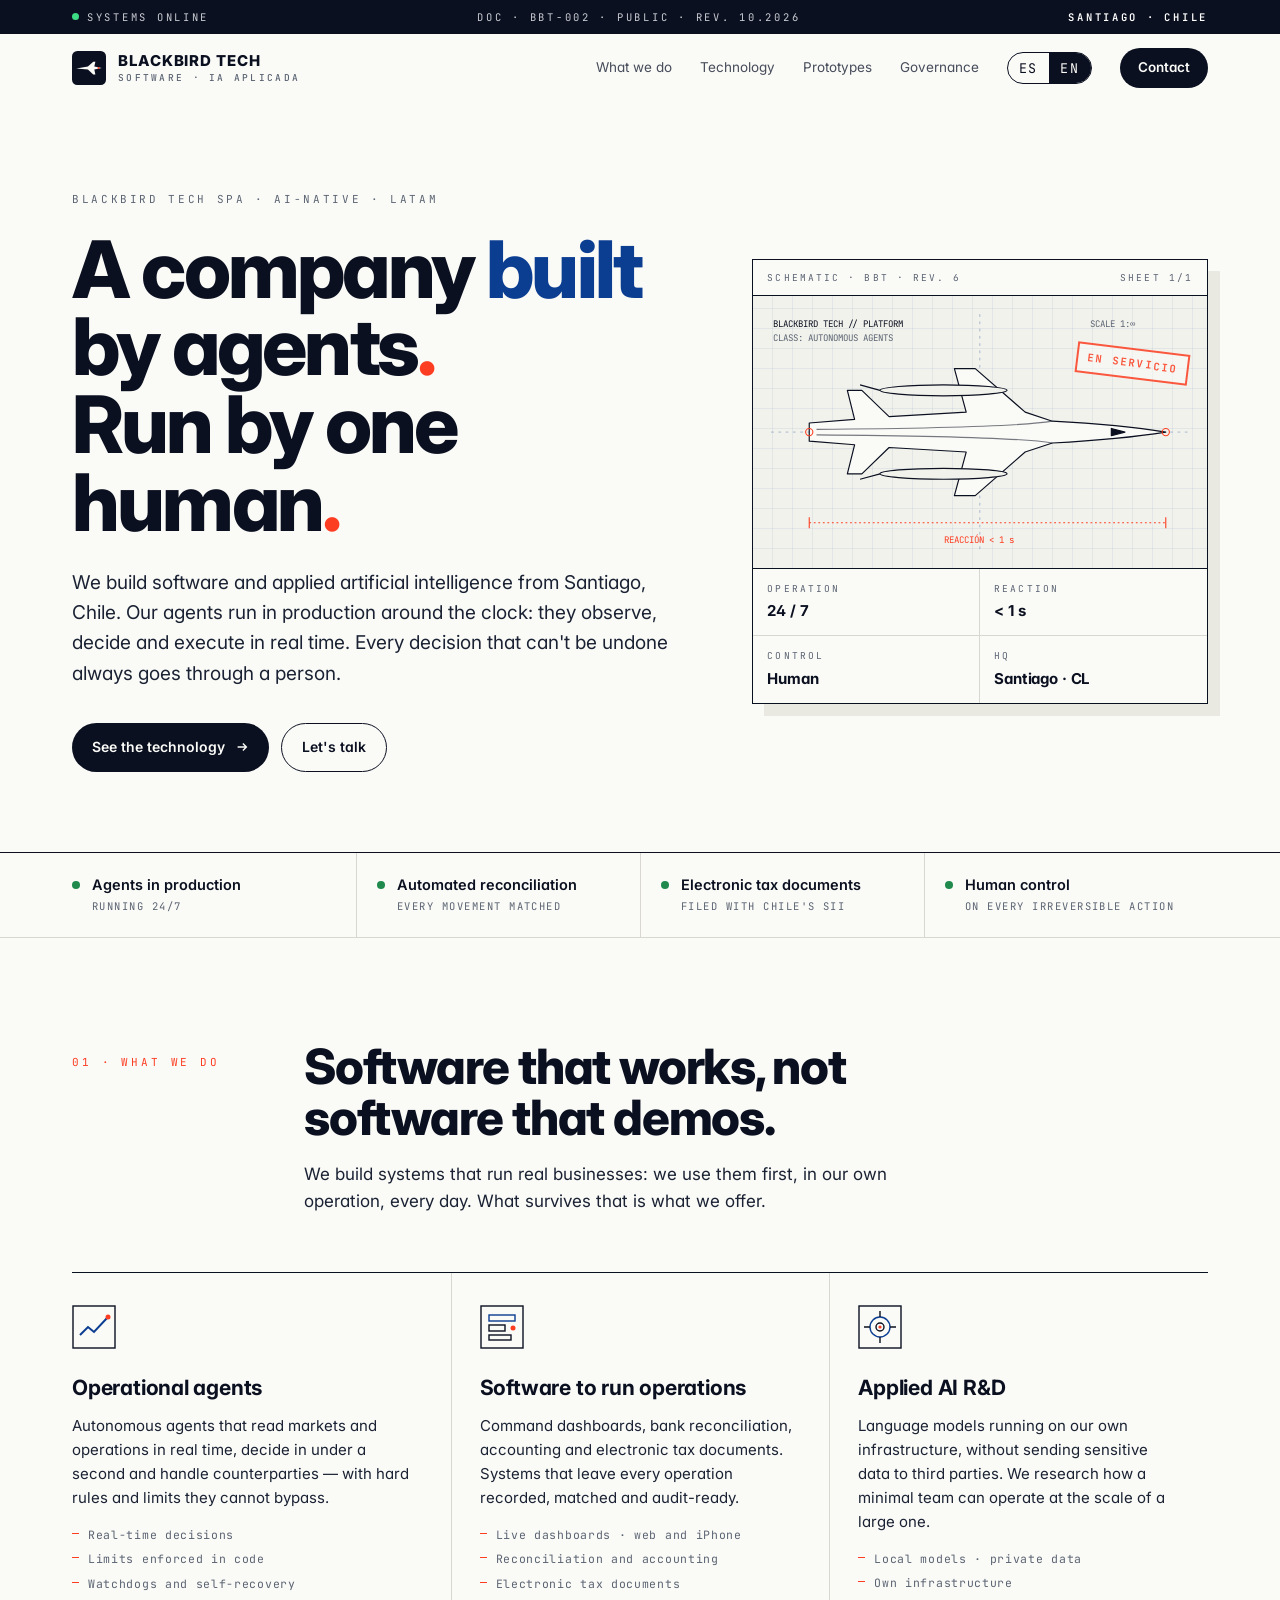
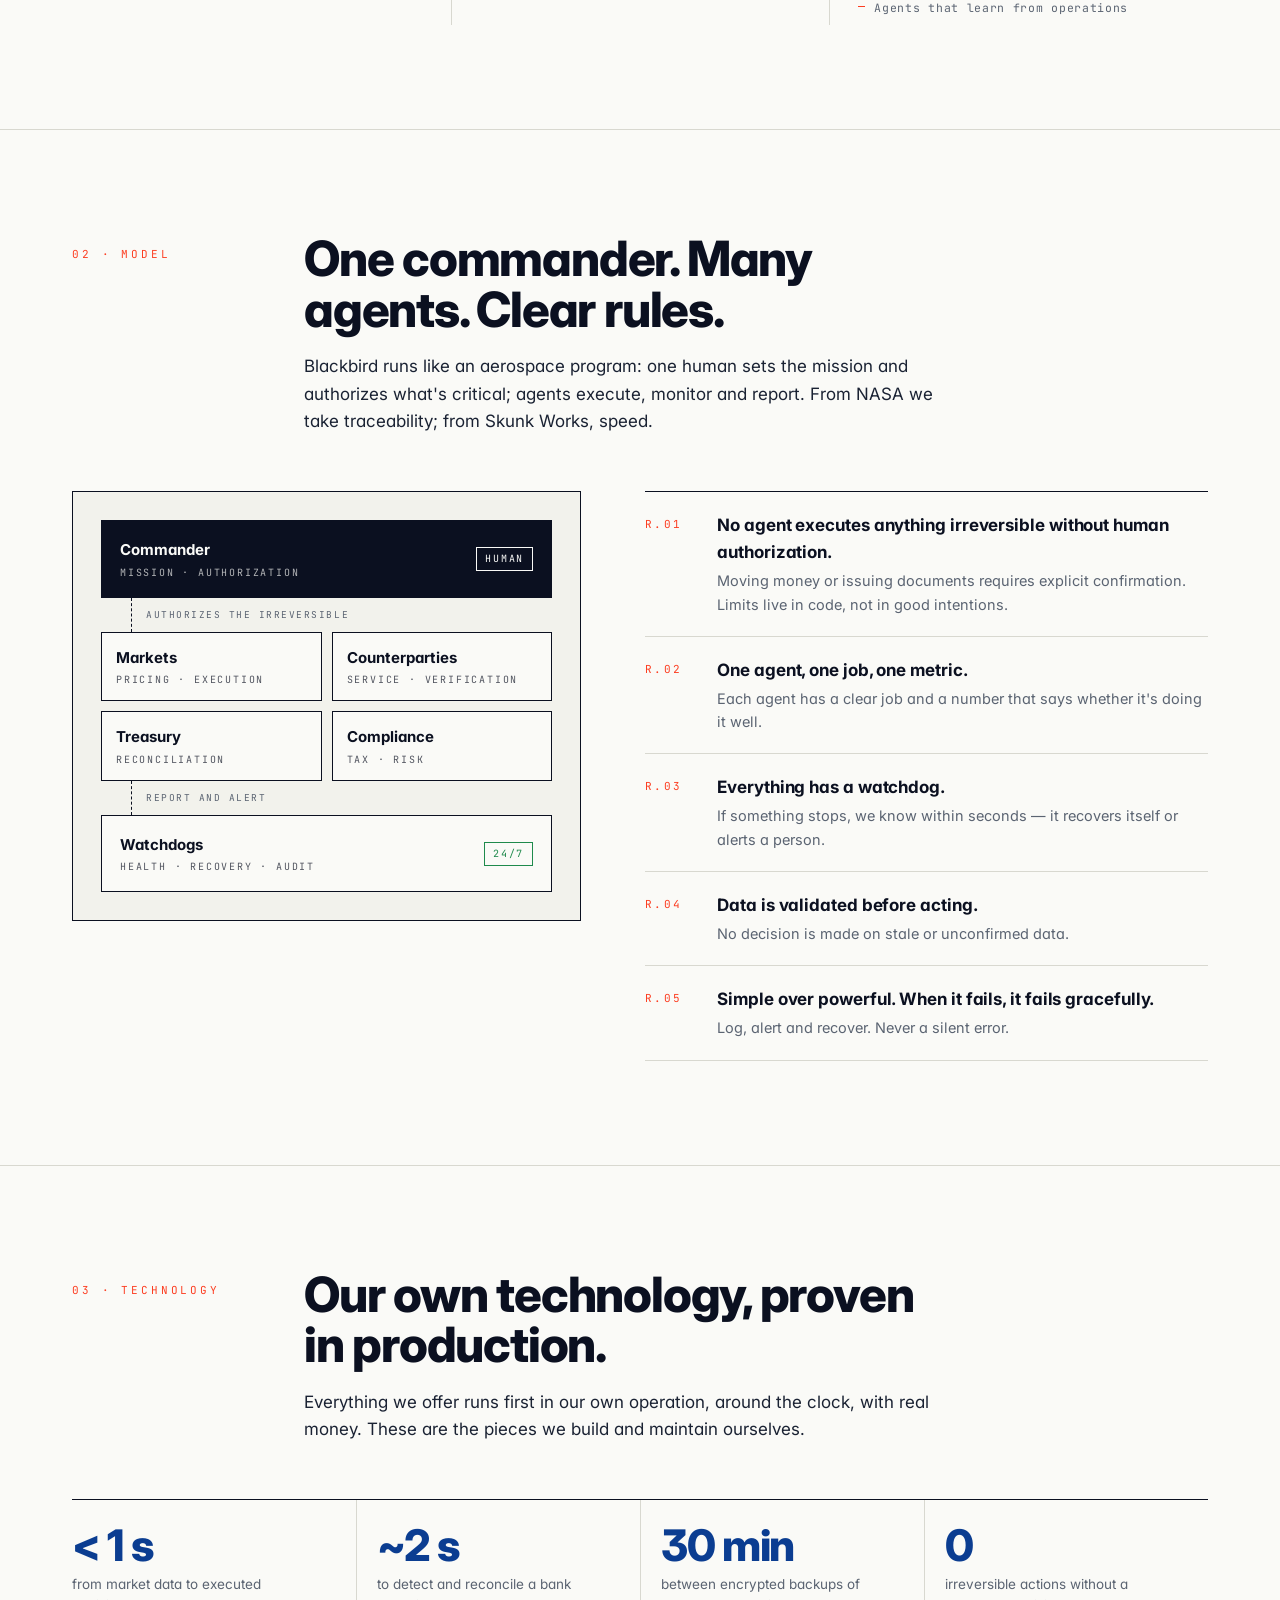
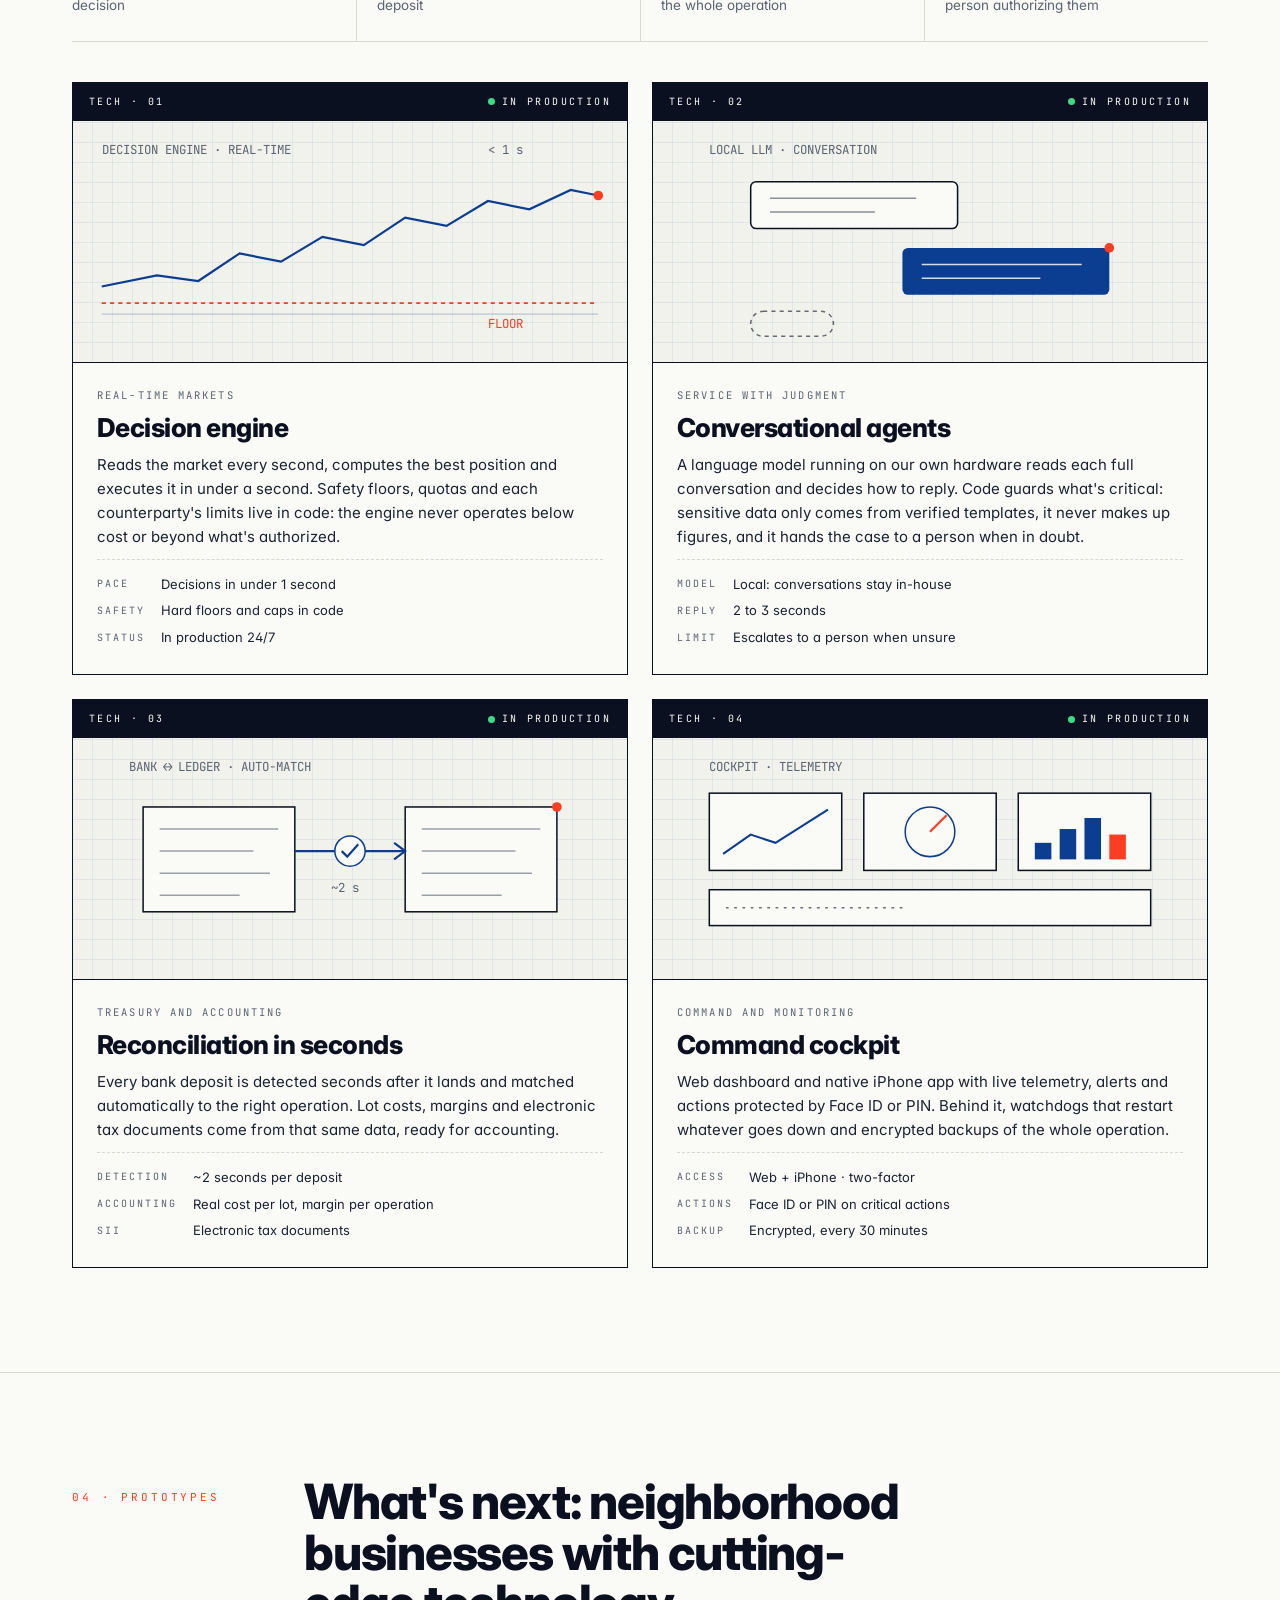
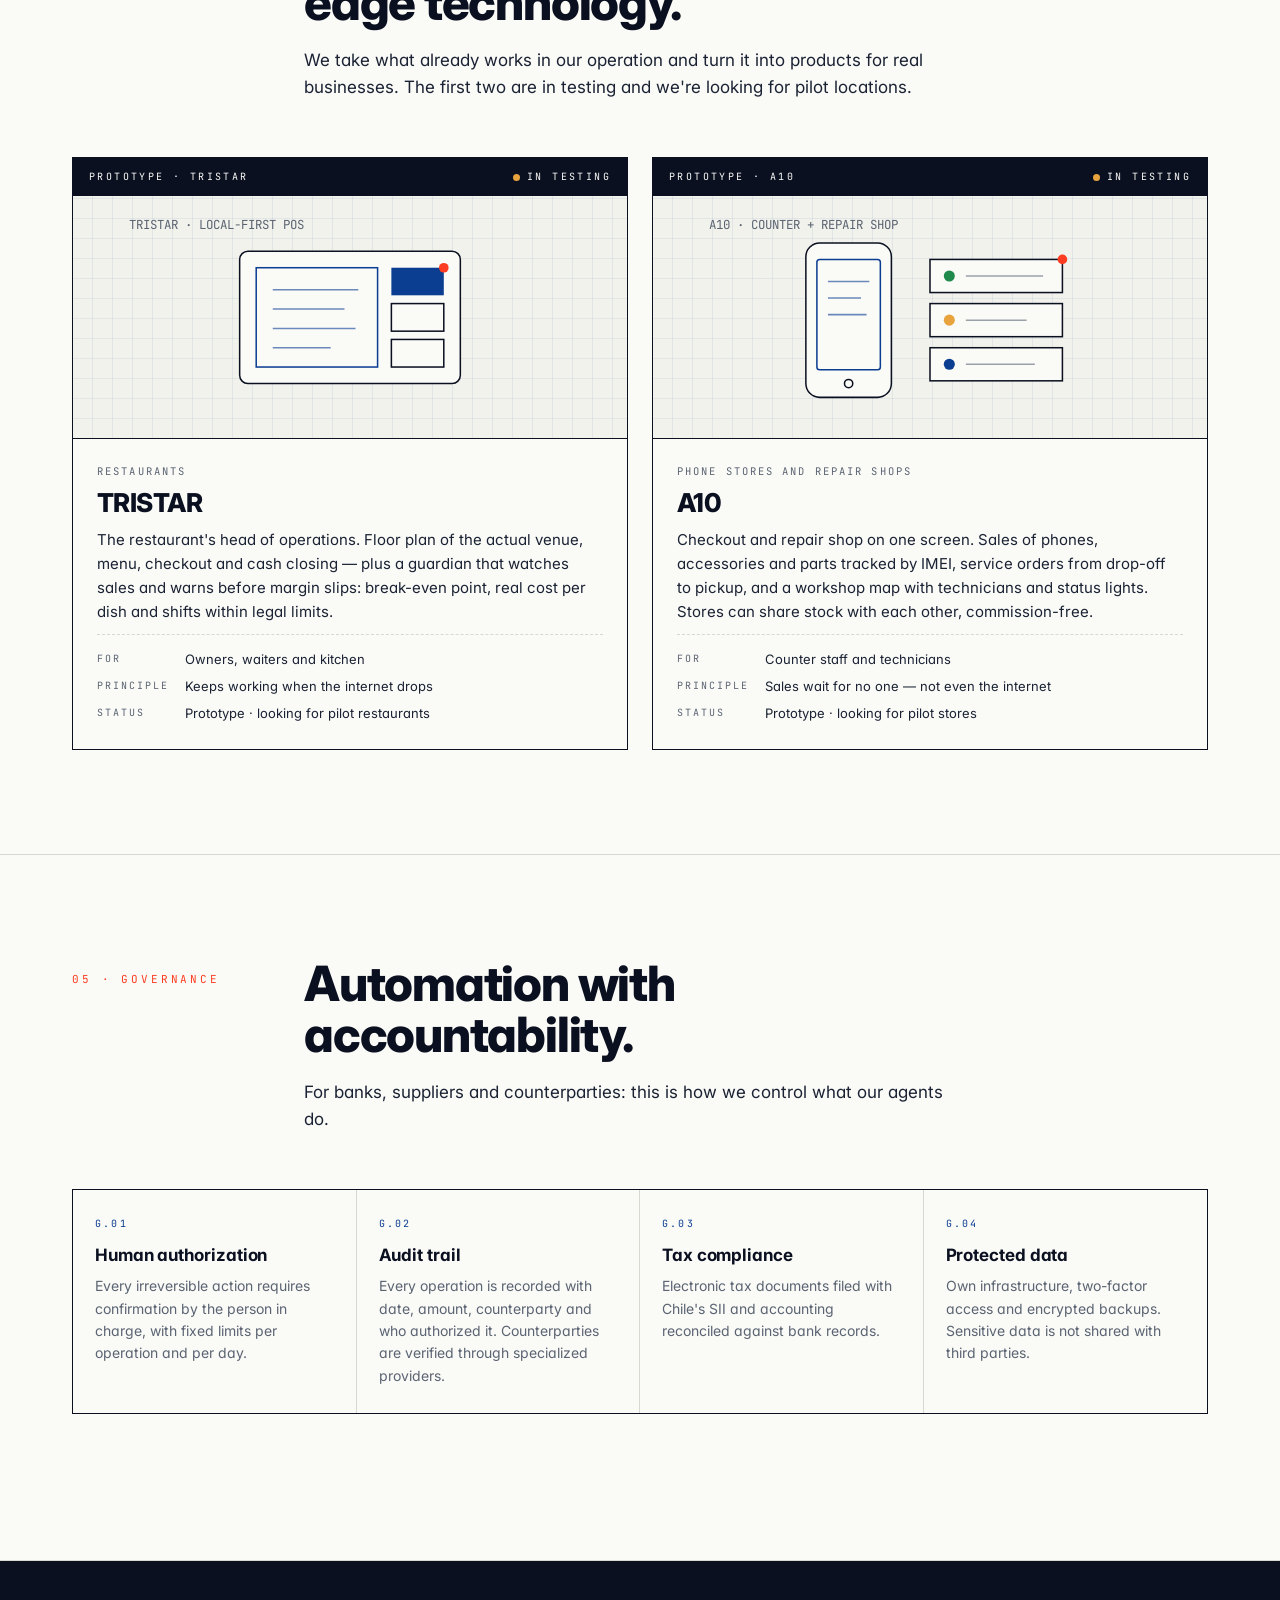
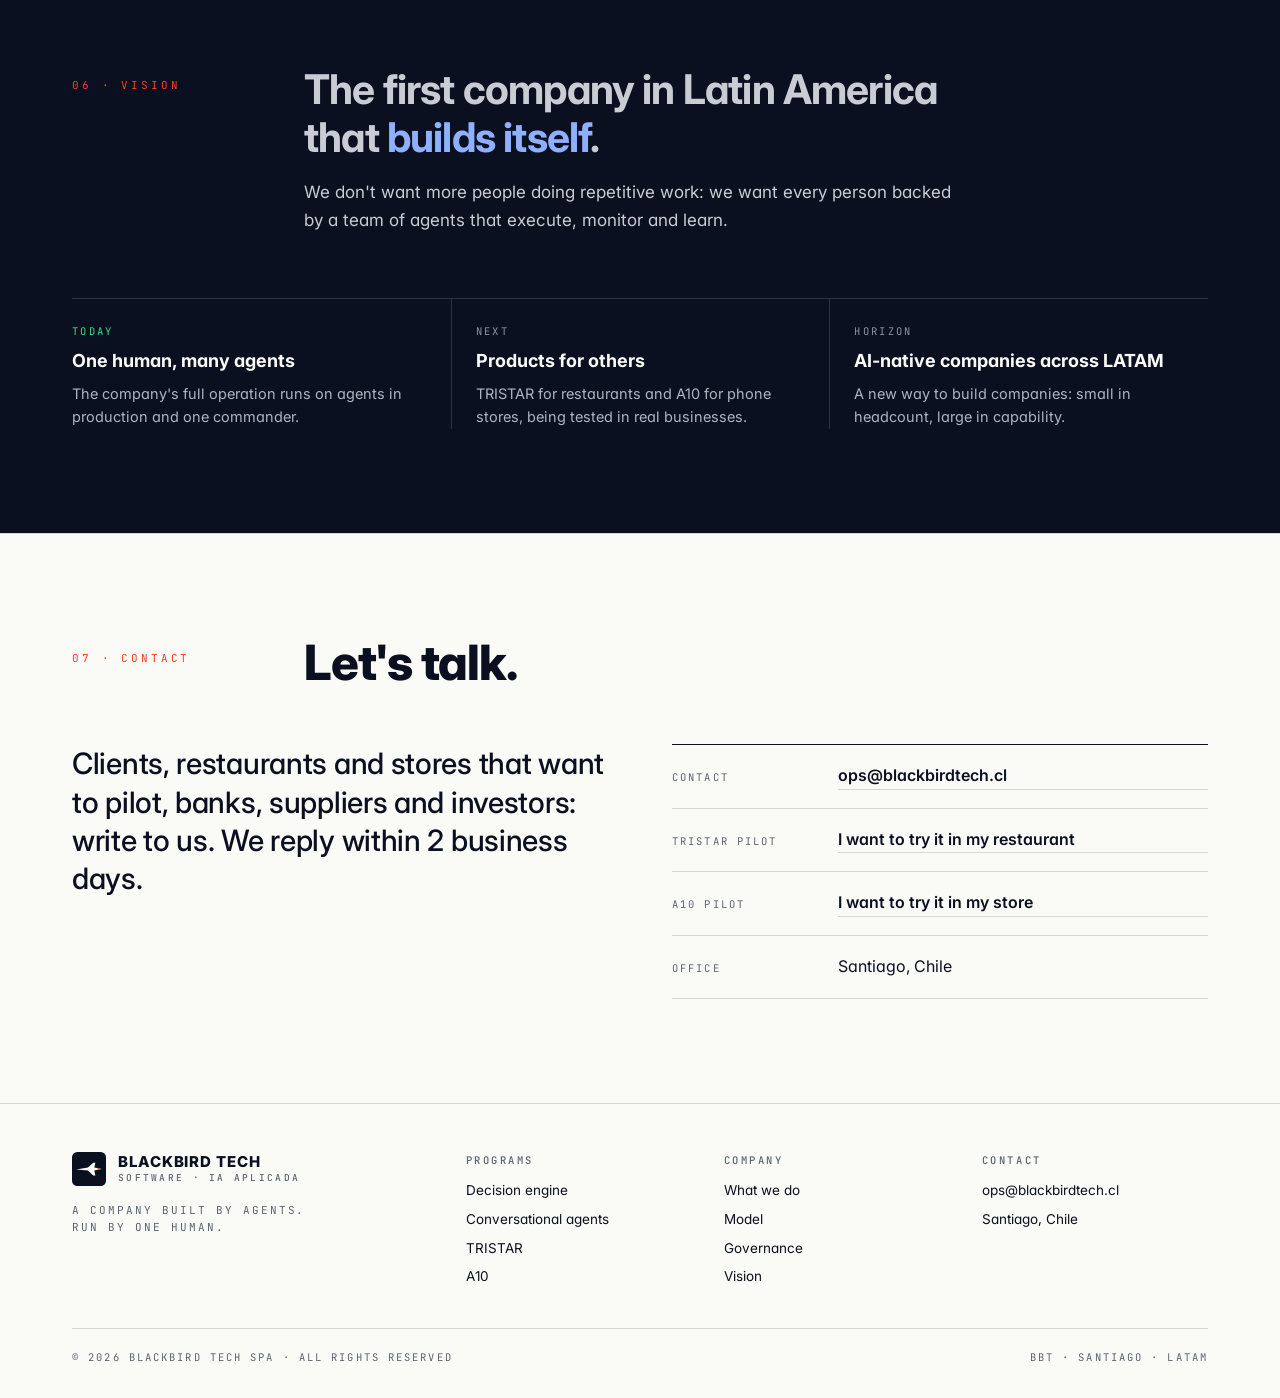
==== commit a7b432fb: "Sitio v2: ops@, tecnología propia, prototipos TRISTAR y A10, imagen para compartir" ====
--- a/index.html
+++ b/index.html
@@ -14,13 +14,19 @@
 <meta property="og:url" content="https://blackbirdtech.cl/" />
 <meta property="og:site_name" content="Blackbird Tech" />
 <meta property="og:locale" content="es_CL" />
+<meta property="og:image" content="https://blackbirdtech.cl/og.png" />
+<meta property="og:image:width" content="1200" />
+<meta property="og:image:height" content="630" />
+<meta property="og:image:alt" content="Blackbird Tech — Una empresa construida por agentes. Operada por un humano." />
+<meta name="twitter:card" content="summary_large_image" />
+<meta name="twitter:image" content="https://blackbirdtech.cl/og.png" />
 <meta name="theme-color" content="#FAFAF7" />
 <link rel="icon" type="image/svg+xml" href="data:image/svg+xml,%3Csvg xmlns='http://www.w3.org/2000/svg' viewBox='0 0 64 64'%3E%3Crect width='64' height='64' rx='10' fill='%230B1020'/%3E%3Cpath d='M8 33 L30 29 L40 20 L44 20 L42 29 L56 32 L42 35 L44 44 L40 44 L30 35 Z' fill='%23FAFAF7'/%3E%3Ccircle cx='50' cy='32' r='2' fill='%23FC3D21'/%3E%3C/svg%3E" />
 <link rel="preconnect" href="https://fonts.googleapis.com" />
 <link rel="preconnect" href="https://fonts.gstatic.com" crossorigin />
 <link href="https://fonts.googleapis.com/css2?family=Inter:wght@300;400;500;600;700;800&family=JetBrains+Mono:wght@400;500;700&display=swap" rel="stylesheet" />
 <script type="application/ld+json">
-{"@context":"https://schema.org","@type":"Organization","name":"Blackbird Tech SpA","url":"https://blackbirdtech.cl/","email":"contacto@blackbirdtech.cl","address":{"@type":"PostalAddress","addressLocality":"Santiago","addressCountry":"CL"},"description":"Desarrollo de software e I+D en inteligencia artificial aplicada."}
+{"@context":"https://schema.org","@type":"Organization","name":"Blackbird Tech SpA","url":"https://blackbirdtech.cl/","email":"ops@blackbirdtech.cl","address":{"@type":"PostalAddress","addressLocality":"Santiago","addressCountry":"CL"},"description":"Desarrollo de software e I+D en inteligencia artificial aplicada."}
 </script>
 <style>
   :root{
@@ -184,6 +190,13 @@
   .rules .t{font-weight:700;font-size:17px;letter-spacing:-.005em}
   .rules .d{color:var(--muted);font-size:14.5px;margin-top:3px}
 
+  /* CIFRAS */
+  .nums{display:grid;grid-template-columns:repeat(4,1fr);border-top:1px solid var(--ink);border-bottom:1px solid var(--rule);margin-bottom:40px}
+  .nums > div{padding:24px 20px 24px 0;display:flex;flex-direction:column;gap:6px}
+  .nums > div + div{padding-left:20px;border-left:1px solid var(--rule)}
+  .nums b{font-size:clamp(30px,3.4vw,44px);font-weight:800;letter-spacing:-.03em;line-height:1;color:var(--blue)}
+  .nums span{font-size:13.5px;color:var(--muted);max-width:24ch}
+
   /* PROGRAMAS */
   .prog{display:grid;grid-template-columns:repeat(2,1fr);gap:24px}
   .card{border:1px solid var(--ink);background:var(--paper);display:flex;flex-direction:column;transition:transform .2s,box-shadow .2s}
@@ -267,6 +280,9 @@
     .status .cell:nth-child(3){padding-left:0;border-left:0}
     .status .cell:nth-child(n+3){border-top:1px solid var(--rule)}
     .tri{grid-template-columns:1fr}
+    .nums{grid-template-columns:repeat(2,1fr)}
+    .nums > div:nth-child(3){padding-left:0;border-left:0}
+    .nums > div:nth-child(n+3){border-top:1px solid var(--rule)}
     .tri article,.tri article + article{padding:28px 0;border-left:0;border-bottom:1px solid var(--rule)}
     .gov{grid-template-columns:repeat(2,1fr)}
     .gov > div:nth-child(2){border-right:0}
@@ -320,8 +336,8 @@
     </a>
     <nav class="main" aria-label="primary">
       <a href="#que-hacemos" class="hide-sm"><span data-es>Qué hacemos</span><span data-en>What we do</span></a>
-      <a href="#modelo" class="hide-sm"><span data-es>Modelo</span><span data-en>Model</span></a>
-      <a href="#programas"><span data-es>Programas</span><span data-en>Programs</span></a>
+      <a href="#tecnologia" class="hide-sm"><span data-es>Tecnología</span><span data-en>Technology</span></a>
+      <a href="#prototipos"><span data-es>Prototipos</span><span data-en>Prototypes</span></a>
       <a href="#gobierno" class="hide-sm"><span data-es>Gobierno</span><span data-en>Governance</span></a>
       <div class="lang" role="tablist" aria-label="Language">
         <button id="lang-es" class="on" role="tab" aria-selected="true">ES</button>
@@ -349,21 +365,20 @@
           <span data-en>We build software and applied artificial intelligence from Santiago, Chile. Our agents run in production around the clock: they observe, decide and execute in real time. Every decision that can't be undone always goes through a person.</span>
         </p>
         <div class="actions">
-          <a href="#programas" class="cta"><span data-es>Ver programas</span><span data-en>See programs</span>
+          <a href="#tecnologia" class="cta"><span data-es>Ver la tecnología</span><span data-en>See the technology</span>
             <svg viewBox="0 0 16 16" fill="none" stroke="currentColor" stroke-width="1.6"><path d="M3 8h10M9 4l4 4-4 4"/></svg></a>
           <a href="#contacto" class="cta ghost"><span data-es>Hablemos</span><span data-en>Let's talk</span></a>
         </div>
       </div>
 
       <figure class="spec rv" aria-hidden="true" style="margin:0">
-        <header><span>Schematic · BBT-SR71 · Rev. 5</span><span>Sheet 1/1</span></header>
+        <header><span>Schematic · BBT · Rev. 6</span><span>Sheet 1/1</span></header>
         <div class="plan">
           <svg viewBox="0 0 500 300" fill="none">
             <g stroke="#0B3D91" stroke-width="1" opacity=".35" stroke-dasharray="3 5">
               <path d="M20 150 H480"/><path d="M250 20 V280"/>
             </g>
             <g class="jet" stroke="#0B1020" stroke-width="1.3" stroke-linejoin="round">
-              <!-- SR-71, vista en planta: fuselaje largo con chines, ala delta, dos nacelas -->
               <path d="M455 150 C430 146 385 141 330 138 L300 128 L245 80 L222 80 L235 128 L150 133 L120 104 L104 104 L112 136 L62 140 L62 160 L112 164 L104 196 L120 196 L150 167 L235 172 L222 220 L245 220 L300 172 L330 162 C385 159 430 154 455 150 Z" fill="#FAFAF7"/>
               <ellipse cx="210" cy="104" rx="70" ry="6" fill="#F2F2EC"/>
               <ellipse cx="210" cy="196" rx="70" ry="6" fill="#F2F2EC"/>
@@ -377,8 +392,8 @@
               <path d="M62 244 V256 M455 244 V256"/>
             </g>
             <g font-family="JetBrains Mono, monospace" font-size="10" fill="#0B1020" stroke="none">
-              <text x="22" y="34">BLACKBIRD // PROGRAM 01</text>
-              <text x="22" y="50" fill="#5B6472">CODENAME: SR-71</text>
+              <text x="22" y="34">BLACKBIRD TECH // PLATFORM</text>
+              <text x="22" y="50" fill="#5B6472">CLASS: AUTONOMOUS AGENTS</text>
               <text x="372" y="34" fill="#5B6472">SCALE 1:∞</text>
               <text x="210" y="272" fill="#FC3D21">REACCIÓN &lt; 1 s</text>
             </g>
@@ -511,48 +526,110 @@
   </div>
 </section>
 
-<!-- ===================== 03 PROGRAMAS ===================== -->
-<section class="block" id="programas">
+<!-- ===================== 02 TECNOLOGÍA ===================== -->
+<section class="block" id="tecnologia">
   <div class="wrap">
     <div class="head rv">
-      <div class="num">03 · <span data-es>Programas</span><span data-en>Programs</span></div>
-      <div>
-        <h2><span data-es>Programas en vuelo.</span><span data-en>Programs in flight.</span></h2>
-        <p><span data-es>Cada programa nace para resolver un problema de nuestra propia operación. Cuando funciona en producción, se convierte en producto.</span><span data-en>Every program is born to solve a problem in our own operation. Once it works in production, it becomes a product.</span></p>
-      </div>
+      <div class="num">03 · <span data-es>Tecnología</span><span data-en>Technology</span></div>
+      <div>
+        <h2><span data-es>Tecnología propia, probada en producción.</span><span data-en>Our own technology, proven in production.</span></h2>
+        <p><span data-es>Todo lo que ofrecemos corre primero en nuestra propia operación, las 24 horas, con dinero real. Estas son las piezas que construimos y mantenemos nosotros.</span><span data-en>Everything we offer runs first in our own operation, around the clock, with real money. These are the pieces we build and maintain ourselves.</span></p>
+      </div>
+    </div>
+
+    <div class="nums rv">
+      <div><b>&lt; 1 s</b><span data-es>de dato de mercado a decisión ejecutada</span><span data-en>from market data to executed decision</span></div>
+      <div><b>~2 s</b><span data-es>para detectar y conciliar un abono bancario</span><span data-en>to detect and reconcile a bank deposit</span></div>
+      <div><b>30 min</b><span data-es>entre respaldos cifrados de toda la operación</span><span data-en>between encrypted backups of the whole operation</span></div>
+      <div><b>0</b><span data-es>acciones irreversibles sin una persona que las autorice</span><span data-en>irreversible actions without a person authorizing them</span></div>
     </div>
 
     <div class="prog">
-      <!-- SR-71 -->
-      <article class="card rv" aria-label="SR-71">
-        <div class="hd"><span>Program · 01</span><span class="state"><i></i><span data-es>En servicio</span><span data-en>In service</span></span></div>
+      <article class="card rv" aria-label="Motor de decisión">
+        <div class="hd"><span>Tech · 01</span><span class="state"><i></i><span data-es>En producción</span><span data-en>In production</span></span></div>
         <div class="illus">
           <svg viewBox="0 0 400 175" fill="none">
             <g stroke="#0B3D91" stroke-width="1" opacity=".25"><path d="M20 140 H380"/></g>
             <path d="M20 120 L60 112 L90 116 L120 96 L150 102 L180 84 L210 90 L240 70 L270 76 L300 58 L330 64 L360 50 L380 54" stroke="#0B3D91" stroke-width="1.6"/>
-            <path d="M20 128 L60 122 L90 124 L120 108 L150 112 L180 96 L210 100 L240 82 L270 88 L300 70 L330 74 L360 62 L380 64" stroke="#FC3D21" stroke-width="1.2" stroke-dasharray="3 3"/>
+            <path d="M20 132 H380" stroke="#FC3D21" stroke-width="1.2" stroke-dasharray="3 3"/>
             <circle cx="380" cy="54" r="3.5" fill="#FC3D21"/>
             <g font-family="JetBrains Mono, monospace" font-size="9" fill="#5B6472">
-              <text x="20" y="24">SR-71 · REAL-TIME MARKETS</text>
+              <text x="20" y="24">DECISION ENGINE · REAL-TIME</text>
               <text x="300" y="24">&lt; 1 s</text>
+              <text x="300" y="150" fill="#FC3D21">FLOOR</text>
             </g>
           </svg>
         </div>
         <div class="body">
           <div class="sub"><span data-es>Mercados en tiempo real</span><span data-en>Real-time markets</span></div>
-          <div class="name">SR-71 Blackbird</div>
-          <p class="desc"><span data-es>Nuestro programa insignia. Agentes que leen el mercado cada segundo, ajustan precio, atienden contrapartes y protegen el margen, mientras el comandante supervisa desde la cabina o el teléfono.</span><span data-en>Our flagship program. Agents that read the market every second, adjust pricing, serve counterparties and protect margin — while the commander supervises from the cockpit or a phone.</span></p>
+          <div class="name"><span data-es>Motor de decisión</span><span data-en>Decision engine</span></div>
+          <p class="desc"><span data-es>Lee el mercado cada segundo, calcula la mejor posición y la ejecuta en menos de un segundo. Los pisos de seguridad, los cupos y los límites de cada contraparte viven en el código: el motor nunca opera bajo costo ni más allá de lo autorizado.</span><span data-en>Reads the market every second, computes the best position and executes it in under a second. Safety floors, quotas and each counterparty's limits live in code: the engine never operates below cost or beyond what's authorized.</span></p>
           <dl>
-            <dt><span data-es>Rol</span><span data-en>Role</span></dt><dd><span data-es>Operación autónoma supervisada</span><span data-en>Supervised autonomous operation</span></dd>
             <dt><span data-es>Ritmo</span><span data-en>Pace</span></dt><dd><span data-es>Decisión en menos de 1 segundo</span><span data-en>Decisions in under 1 second</span></dd>
+            <dt><span data-es>Seguridad</span><span data-en>Safety</span></dt><dd><span data-es>Pisos y topes duros en código</span><span data-en>Hard floors and caps in code</span></dd>
             <dt><span data-es>Estado</span><span data-en>Status</span></dt><dd><span data-es>En producción 24/7</span><span data-en>In production 24/7</span></dd>
           </dl>
         </div>
       </article>
 
-      <!-- Cabina -->
+      <article class="card rv" aria-label="Agentes conversacionales">
+        <div class="hd"><span>Tech · 02</span><span class="state"><i></i><span data-es>En producción</span><span data-en>In production</span></span></div>
+        <div class="illus">
+          <svg viewBox="0 0 400 175" fill="none" stroke="#0B1020" stroke-width="1.1">
+            <rect x="70" y="44" width="150" height="34" rx="4" fill="#FAFAF7"/>
+            <path d="M84 56 H190 M84 66 H160" stroke="#5B6472" opacity=".7"/>
+            <rect x="180" y="92" width="150" height="34" rx="4" fill="#0B3D91" stroke="none"/>
+            <path d="M194 104 H310 M194 114 H280" stroke="#FAFAF7" opacity=".85"/>
+            <circle cx="330" cy="92" r="3.5" fill="#FC3D21" stroke="none"/>
+            <rect x="70" y="138" width="60" height="18" rx="9" stroke-dasharray="3 3" opacity=".6"/>
+            <g font-family="JetBrains Mono, monospace" font-size="9" fill="#5B6472" stroke="none"><text x="40" y="24">LOCAL LLM · CONVERSATION</text></g>
+          </svg>
+        </div>
+        <div class="body">
+          <div class="sub"><span data-es>Atención con criterio</span><span data-en>Service with judgment</span></div>
+          <div class="name"><span data-es>Agentes conversacionales</span><span data-en>Conversational agents</span></div>
+          <p class="desc"><span data-es>Un modelo de lenguaje que corre en nuestros propios equipos lee cada conversación completa y decide qué responder. El código protege lo crítico: los datos sensibles salen solo de plantillas verificadas, nunca inventa cifras y le pasa el caso a una persona cuando duda.</span><span data-en>A language model running on our own hardware reads each full conversation and decides how to reply. Code guards what's critical: sensitive data only comes from verified templates, it never makes up figures, and it hands the case to a person when in doubt.</span></p>
+          <dl>
+            <dt><span data-es>Modelo</span><span data-en>Model</span></dt><dd><span data-es>Local: la conversación no sale de casa</span><span data-en>Local: conversations stay in-house</span></dd>
+            <dt><span data-es>Respuesta</span><span data-en>Reply</span></dt><dd><span data-es>2 a 3 segundos</span><span data-en>2 to 3 seconds</span></dd>
+            <dt><span data-es>Límite</span><span data-en>Limit</span></dt><dd><span data-es>Escala a una persona cuando duda</span><span data-en>Escalates to a person when unsure</span></dd>
+          </dl>
+        </div>
+      </article>
+
+      <article class="card rv" aria-label="Conciliación">
+        <div class="hd"><span>Tech · 03</span><span class="state"><i></i><span data-es>En producción</span><span data-en>In production</span></span></div>
+        <div class="illus">
+          <svg viewBox="0 0 400 175" fill="none" stroke="#0B1020" stroke-width="1.1">
+            <rect x="50" y="50" width="110" height="76" fill="#FAFAF7"/>
+            <path d="M62 66 H148 M62 82 H130 M62 98 H142 M62 114 H120" stroke="#5B6472" opacity=".6"/>
+            <rect x="240" y="50" width="110" height="76" fill="#FAFAF7"/>
+            <path d="M252 66 H338 M252 82 H320 M252 98 H332 M252 114 H310" stroke="#5B6472" opacity=".6"/>
+            <path d="M160 82 H240" stroke="#0B3D91" stroke-width="1.6"/>
+            <path d="M232 76 L240 82 L232 88" stroke="#0B3D91" stroke-width="1.6"/>
+            <circle cx="200" cy="82" r="11" fill="#FAFAF7" stroke="#0B3D91"/>
+            <path d="M194 82 L198 86 L206 77" stroke="#0B3D91" stroke-width="1.6"/>
+            <circle cx="350" cy="50" r="3.5" fill="#FC3D21" stroke="none"/>
+            <g font-family="JetBrains Mono, monospace" font-size="9" fill="#5B6472" stroke="none">
+              <text x="40" y="24">BANK ↔ LEDGER · AUTO-MATCH</text>
+              <text x="186" y="112">~2 s</text>
+            </g>
+          </svg>
+        </div>
+        <div class="body">
+          <div class="sub"><span data-es>Tesorería y contabilidad</span><span data-en>Treasury and accounting</span></div>
+          <div class="name"><span data-es>Conciliación en segundos</span><span data-en>Reconciliation in seconds</span></div>
+          <p class="desc"><span data-es>Cada abono bancario se detecta a los pocos segundos de llegar y se empareja solo con la operación que corresponde. El costo por lote, los márgenes y los documentos tributarios electrónicos salen de esos mismos datos, listos para la contabilidad.</span><span data-en>Every bank deposit is detected seconds after it lands and matched automatically to the right operation. Lot costs, margins and electronic tax documents come from that same data, ready for accounting.</span></p>
+          <dl>
+            <dt><span data-es>Detección</span><span data-en>Detection</span></dt><dd><span data-es>~2 segundos por abono</span><span data-en>~2 seconds per deposit</span></dd>
+            <dt><span data-es>Contabilidad</span><span data-en>Accounting</span></dt><dd><span data-es>Costo real por lote, margen por operación</span><span data-en>Real cost per lot, margin per operation</span></dd>
+            <dt>SII</dt><dd><span data-es>Documentos tributarios electrónicos</span><span data-en>Electronic tax documents</span></dd>
+          </dl>
+        </div>
+      </article>
+
       <article class="card rv" aria-label="Cabina">
-        <div class="hd"><span>Program · 02</span><span class="state"><i></i><span data-es>En servicio</span><span data-en>In service</span></span></div>
+        <div class="hd"><span>Tech · 04</span><span class="state"><i></i><span data-es>En producción</span><span data-en>In production</span></span></div>
         <div class="illus">
           <svg viewBox="0 0 400 175" fill="none" stroke="#0B1020" stroke-width="1.1">
             <rect x="40" y="40" width="96" height="56" fill="#FAFAF7"/><rect x="152" y="40" width="96" height="56" fill="#FAFAF7"/><rect x="264" y="40" width="96" height="56" fill="#FAFAF7"/>
@@ -565,44 +642,35 @@
           </svg>
         </div>
         <div class="body">
-          <div class="sub"><span data-es>Plataforma de mando</span><span data-en>Command platform</span></div>
-          <div class="name"><span data-es>Cabina</span><span data-en>Cockpit</span></div>
-          <p class="desc"><span data-es>El centro de control de la empresa: telemetría en vivo, tesorería, conciliación bancaria, contabilidad y emisión tributaria en un solo lugar, en el navegador y en una app nativa para iPhone.</span><span data-en>The company's control center: live telemetry, treasury, bank reconciliation, accounting and tax filing in one place — in the browser and in a native iPhone app.</span></p>
+          <div class="sub"><span data-es>Mando y vigilancia</span><span data-en>Command and monitoring</span></div>
+          <div class="name"><span data-es>Cabina de mando</span><span data-en>Command cockpit</span></div>
+          <p class="desc"><span data-es>Panel web y app nativa para iPhone con telemetría en vivo, alertas y acciones protegidas con Face ID o PIN. Detrás, vigilantes que reinician lo que se cae solo y respaldos cifrados de toda la operación.</span><span data-en>Web dashboard and native iPhone app with live telemetry, alerts and actions protected by Face ID or PIN. Behind it, watchdogs that restart whatever goes down and encrypted backups of the whole operation.</span></p>
           <dl>
-            <dt><span data-es>Rol</span><span data-en>Role</span></dt><dd><span data-es>Mando, finanzas y cumplimiento</span><span data-en>Command, finance and compliance</span></dd>
             <dt><span data-es>Acceso</span><span data-en>Access</span></dt><dd><span data-es>Web + iPhone · doble factor</span><span data-en>Web + iPhone · two-factor</span></dd>
-            <dt><span data-es>Estado</span><span data-en>Status</span></dt><dd><span data-es>En producción</span><span data-en>In production</span></dd>
+            <dt><span data-es>Acciones</span><span data-en>Actions</span></dt><dd><span data-es>Face ID o PIN en lo crítico</span><span data-en>Face ID or PIN on critical actions</span></dd>
+            <dt><span data-es>Respaldo</span><span data-en>Backup</span></dt><dd><span data-es>Cifrado, cada 30 minutos</span><span data-en>Encrypted, every 30 minutes</span></dd>
           </dl>
         </div>
       </article>
 
-      <!-- Sheriff -->
-      <article class="card rv" aria-label="Sheriff">
-        <div class="hd"><span>Program · 03</span><span class="state"><i></i><span data-es>En servicio</span><span data-en>In service</span></span></div>
-        <div class="illus">
-          <svg viewBox="0 0 400 175" fill="none" stroke="#0B1020" stroke-width="1.1">
-            <path d="M200 30 L250 48 V92 C250 120 228 138 200 148 C172 138 150 120 150 92 V48 Z" fill="#FAFAF7"/>
-            <path d="M178 90 L195 106 L224 74" stroke="#0B3D91" stroke-width="2"/>
-            <g stroke="#0B3D91" opacity=".5"><path d="M60 60 H120 M60 76 H110 M60 92 H118"/><path d="M280 60 H340 M290 76 H340 M282 92 H340"/></g>
-            <circle cx="250" cy="48" r="3.5" fill="#FC3D21" stroke="none"/>
-            <g font-family="JetBrains Mono, monospace" font-size="9" fill="#5B6472" stroke="none"><text x="40" y="24">SHERIFF · RISK &amp; COMPLIANCE</text></g>
-          </svg>
-        </div>
-        <div class="body">
-          <div class="sub"><span data-es>Riesgo y cumplimiento</span><span data-en>Risk &amp; compliance</span></div>
-          <div class="name">Sheriff</div>
-          <p class="desc"><span data-es>Evaluación de contrapartes: identidad, riesgo y antecedentes consolidados en un informe claro, para decidir con quién se opera y documentar por qué.</span><span data-en>Counterparty assessment: identity, risk and background consolidated into one clear report — to decide who to work with and document why.</span></p>
-          <dl>
-            <dt><span data-es>Rol</span><span data-en>Role</span></dt><dd><span data-es>Debida diligencia de contrapartes</span><span data-en>Counterparty due diligence</span></dd>
-            <dt><span data-es>Salida</span><span data-en>Output</span></dt><dd><span data-es>Informe auditable por contraparte</span><span data-en>Auditable report per counterparty</span></dd>
-            <dt><span data-es>Estado</span><span data-en>Status</span></dt><dd><span data-es>En uso interno</span><span data-en>In internal use</span></dd>
-          </dl>
-        </div>
-      </article>
-
-      <!-- TRISTAR -->
+    </div>
+  </div>
+</section>
+
+<!-- ===================== 03 PROTOTIPOS ===================== -->
+<section class="block" id="prototipos">
+  <div class="wrap">
+    <div class="head rv">
+      <div class="num">04 · <span data-es>Prototipos</span><span data-en>Prototypes</span></div>
+      <div>
+        <h2><span data-es>Lo que viene: negocios de barrio con tecnología de punta.</span><span data-en>What's next: neighborhood businesses with cutting-edge technology.</span></h2>
+        <p><span data-es>Tomamos lo que ya funciona en nuestra operación y lo convertimos en productos para negocios reales. Los dos primeros están en prueba y buscamos locales piloto.</span><span data-en>We take what already works in our operation and turn it into products for real businesses. The first two are in testing and we're looking for pilot locations.</span></p>
+      </div>
+    </div>
+
+    <div class="prog">
       <article class="card rv" aria-label="TRISTAR">
-        <div class="hd"><span>Program · 04</span><span class="state dev"><i></i><span data-es>En desarrollo</span><span data-en>In development</span></span></div>
+        <div class="hd"><span>Prototype · TRISTAR</span><span class="state dev"><i></i><span data-es>En prueba</span><span data-en>In testing</span></span></div>
         <div class="illus">
           <svg viewBox="0 0 400 175" fill="none" stroke="#0B1020" stroke-width="1.1">
             <rect x="120" y="40" width="160" height="96" rx="6" fill="#FAFAF7"/>
@@ -616,11 +684,38 @@
         <div class="body">
           <div class="sub"><span data-es>Restaurantes</span><span data-en>Restaurants</span></div>
           <div class="name">TRISTAR</div>
-          <p class="desc"><span data-es>Sistema de ventas y gestión para restaurantes que funciona aunque se caiga internet, con boleta electrónica integrada e inteligencia del negocio a partir de lo que realmente se vende.</span><span data-en>Point-of-sale and management system for restaurants that keeps working when the internet goes down, with built-in electronic receipts and business intelligence from what actually sells.</span></p>
+          <p class="desc"><span data-es>El jefe de operaciones del restaurante. Sala con el plano real del local, carta, cobro y cierre de caja, más un guardián que mira las ventas y avisa antes de que se pierda el margen: punto de equilibrio, costo real por plato y turnos dentro de lo que permite la ley.</span><span data-en>The restaurant's head of operations. Floor plan of the actual venue, menu, checkout and cash closing — plus a guardian that watches sales and warns before margin slips: break-even point, real cost per dish and shifts within legal limits.</span></p>
           <dl>
-            <dt><span data-es>Rol</span><span data-en>Role</span></dt><dd><span data-es>Punto de venta + gestión</span><span data-en>Point of sale + management</span></dd>
-            <dt><span data-es>Principio</span><span data-en>Principle</span></dt><dd><span data-es>Primero local: la venta nunca se detiene</span><span data-en>Local-first: sales never stop</span></dd>
-            <dt><span data-es>Estado</span><span data-en>Status</span></dt><dd><span data-es>Buscando restaurantes piloto</span><span data-en>Looking for pilot restaurants</span></dd>
+            <dt><span data-es>Para</span><span data-en>For</span></dt><dd><span data-es>Dueños, garzones y cocina</span><span data-en>Owners, waiters and kitchen</span></dd>
+            <dt><span data-es>Principio</span><span data-en>Principle</span></dt><dd><span data-es>Funciona aunque se caiga internet</span><span data-en>Keeps working when the internet drops</span></dd>
+            <dt><span data-es>Estado</span><span data-en>Status</span></dt><dd><span data-es>Prototipo · buscando restaurantes piloto</span><span data-en>Prototype · looking for pilot restaurants</span></dd>
+          </dl>
+        </div>
+      </article>
+
+      <article class="card rv" aria-label="A10">
+        <div class="hd"><span>Prototype · A10</span><span class="state dev"><i></i><span data-es>En prueba</span><span data-en>In testing</span></span></div>
+        <div class="illus">
+          <svg viewBox="0 0 400 175" fill="none" stroke="#0B1020" stroke-width="1.1">
+            <rect x="110" y="34" width="62" height="112" rx="10" fill="#FAFAF7"/>
+            <rect x="118" y="46" width="46" height="80" rx="2" stroke="#0B3D91"/>
+            <circle cx="141" cy="136" r="3"/>
+            <path d="M126 62 H156 M126 74 H150 M126 86 H154" stroke="#0B3D91" opacity=".6"/>
+            <rect x="200" y="46" width="96" height="24" fill="#FAFAF7"/><rect x="200" y="78" width="96" height="24" fill="#FAFAF7"/><rect x="200" y="110" width="96" height="24" fill="#FAFAF7"/>
+            <circle cx="214" cy="58" r="4" fill="#1F8A4C" stroke="none"/><circle cx="214" cy="90" r="4" fill="#E8A33D" stroke="none"/><circle cx="214" cy="122" r="4" fill="#0B3D91" stroke="none"/>
+            <path d="M226 58 H282 M226 90 H270 M226 122 H276" stroke="#5B6472" opacity=".6"/>
+            <circle cx="296" cy="46" r="3.5" fill="#FC3D21" stroke="none"/>
+            <g font-family="JetBrains Mono, monospace" font-size="9" fill="#5B6472" stroke="none"><text x="40" y="24">A10 · COUNTER + REPAIR SHOP</text></g>
+          </svg>
+        </div>
+        <div class="body">
+          <div class="sub"><span data-es>Locales de celulares y servicio técnico</span><span data-en>Phone stores and repair shops</span></div>
+          <div class="name">A10</div>
+          <p class="desc"><span data-es>Caja y taller en una sola pantalla. Venta de equipos, accesorios y repuestos con control por IMEI, órdenes de servicio desde que el equipo llega hasta que se entrega, y un mapa del taller con técnicos y semáforo. Los locales pueden mostrarse su stock entre ellos, sin comisión.</span><span data-en>Checkout and repair shop on one screen. Sales of phones, accessories and parts tracked by IMEI, service orders from drop-off to pickup, and a workshop map with technicians and status lights. Stores can share stock with each other, commission-free.</span></p>
+          <dl>
+            <dt><span data-es>Para</span><span data-en>For</span></dt><dd><span data-es>Mostrador y técnicos</span><span data-en>Counter staff and technicians</span></dd>
+            <dt><span data-es>Principio</span><span data-en>Principle</span></dt><dd><span data-es>La venta no espera a nadie, ni a internet</span><span data-en>Sales wait for no one — not even the internet</span></dd>
+            <dt><span data-es>Estado</span><span data-en>Status</span></dt><dd><span data-es>Prototipo · buscando locales piloto</span><span data-en>Prototype · looking for pilot stores</span></dd>
           </dl>
         </div>
       </article>
@@ -632,7 +727,7 @@
 <section class="block" id="gobierno">
   <div class="wrap">
     <div class="head rv">
-      <div class="num">04 · <span data-es>Gobierno</span><span data-en>Governance</span></div>
+      <div class="num">05 · <span data-es>Gobierno</span><span data-en>Governance</span></div>
       <div>
         <h2><span data-es>Automatización con responsabilidad.</span><span data-en>Automation with accountability.</span></h2>
         <p><span data-es>Para bancos, proveedores y contrapartes: así controlamos lo que nuestros agentes hacen.</span><span data-en>For banks, suppliers and counterparties: this is how we control what our agents do.</span></p>
@@ -648,7 +743,7 @@
       <div>
         <div class="k">G.02</div>
         <div class="t"><span data-es>Registro auditable</span><span data-en>Audit trail</span></div>
-        <div class="d"><span data-es>Cada operación queda registrada con fecha, monto, contraparte y quién la autorizó.</span><span data-en>Every operation is recorded with date, amount, counterparty and who authorized it.</span></div>
+        <div class="d"><span data-es>Cada operación queda registrada con fecha, monto, contraparte y quién la autorizó. Las contrapartes se verifican con proveedores especializados.</span><span data-en>Every operation is recorded with date, amount, counterparty and who authorized it. Counterparties are verified through specialized providers.</span></div>
       </div>
       <div>
         <div class="k">G.03</div>
@@ -674,7 +769,7 @@
 <section class="block vision" id="vision">
   <div class="wrap">
     <div class="head rv">
-      <div class="num">05 · <span data-es>Visión</span><span data-en>Vision</span></div>
+      <div class="num">06 · <span data-es>Visión</span><span data-en>Vision</span></div>
       <div>
         <p class="quote"><span data-es>La primera empresa de Latinoamérica que <em>se construye a sí misma</em>.</span><span data-en>The first company in Latin America that <em>builds itself</em>.</span></p>
         <p><span data-es>No queremos más gente haciendo trabajo repetitivo: queremos que cada persona tenga detrás un equipo de agentes que ejecute, vigile y aprenda.</span><span data-en>We don't want more people doing repetitive work: we want every person backed by a team of agents that execute, monitor and learn.</span></p>
@@ -689,7 +784,7 @@
       <div>
         <div class="k"><span data-es>Siguiente</span><span data-en>Next</span></div>
         <div class="t"><span data-es>Productos para otros</span><span data-en>Products for others</span></div>
-        <div class="d"><span data-es>Lo que probamos en casa, disponible para negocios reales: restaurantes primero.</span><span data-en>What we proved at home, available to real businesses — restaurants first.</span></div>
+        <div class="d"><span data-es>TRISTAR para restaurantes y A10 para locales de celulares, probándose en negocios reales.</span><span data-en>TRISTAR for restaurants and A10 for phone stores, being tested in real businesses.</span></div>
       </div>
       <div>
         <div class="k"><span data-es>Horizonte</span><span data-en>Horizon</span></div>
@@ -704,17 +799,17 @@
 <section class="block" id="contacto">
   <div class="wrap">
     <div class="head rv">
-      <div class="num">06 · <span data-es>Contacto</span><span data-en>Contact</span></div>
+      <div class="num">07 · <span data-es>Contacto</span><span data-en>Contact</span></div>
       <div>
         <h2><span data-es>Hablemos.</span><span data-en>Let's talk.</span></h2>
       </div>
     </div>
     <div class="contact">
-      <p class="big rv"><span data-es>Clientes, restaurantes interesados en ser piloto de TRISTAR, bancos, proveedores e inversionistas: escríbenos. Respondemos en menos de 2 días hábiles.</span><span data-en>Clients, restaurants interested in piloting TRISTAR, banks, suppliers and investors: write to us. We reply within 2 business days.</span></p>
+      <p class="big rv"><span data-es>Clientes, restaurantes y locales que quieran ser piloto, bancos, proveedores e inversionistas: escríbenos. Respondemos en menos de 2 días hábiles.</span><span data-en>Clients, restaurants and stores that want to pilot, banks, suppliers and investors: write to us. We reply within 2 business days.</span></p>
       <ul class="channels rv">
-        <li><span class="k"><span data-es>General</span><span data-en>General</span></span><a href="mailto:contacto@blackbirdtech.cl">contacto@blackbirdtech.cl</a></li>
-        <li><span class="k"><span data-es>Proveedores</span><span data-en>Suppliers</span></span><a href="mailto:proveedores@blackbirdtech.cl">proveedores@blackbirdtech.cl</a></li>
-        <li><span class="k"><span data-es>Pilotos TRISTAR</span><span data-en>TRISTAR pilots</span></span><a href="mailto:contacto@blackbirdtech.cl?subject=Piloto%20TRISTAR">contacto@blackbirdtech.cl</a></li>
+        <li><span class="k"><span data-es>Contacto</span><span data-en>Contact</span></span><a href="mailto:ops@blackbirdtech.cl">ops@blackbirdtech.cl</a></li>
+        <li><span class="k"><span data-es>Piloto TRISTAR</span><span data-en>TRISTAR pilot</span></span><a href="mailto:ops@blackbirdtech.cl?subject=Piloto%20TRISTAR"><span data-es>Quiero probarlo en mi restaurante</span><span data-en>I want to try it in my restaurant</span></a></li>
+        <li><span class="k"><span data-es>Piloto A10</span><span data-en>A10 pilot</span></span><a href="mailto:ops@blackbirdtech.cl?subject=Piloto%20A10"><span data-es>Quiero probarlo en mi local</span><span data-en>I want to try it in my store</span></a></li>
         <li><span class="k"><span data-es>Oficina</span><span data-en>Office</span></span><span>Santiago, Chile</span></li>
       </ul>
     </div>
@@ -741,10 +836,10 @@
       <div>
         <h4><span data-es>Programas</span><span data-en>Programs</span></h4>
         <ul>
-          <li><a href="#programas">SR-71 Blackbird</a></li>
-          <li><a href="#programas"><span data-es>Cabina</span><span data-en>Cockpit</span></a></li>
-          <li><a href="#programas">Sheriff</a></li>
-          <li><a href="#programas">TRISTAR</a></li>
+          <li><a href="#tecnologia"><span data-es>Motor de decisión</span><span data-en>Decision engine</span></a></li>
+          <li><a href="#tecnologia"><span data-es>Agentes conversacionales</span><span data-en>Conversational agents</span></a></li>
+          <li><a href="#prototipos">TRISTAR</a></li>
+          <li><a href="#prototipos">A10</a></li>
         </ul>
       </div>
       <div>
@@ -759,7 +854,7 @@
       <div>
         <h4><span data-es>Contacto</span><span data-en>Contact</span></h4>
         <ul>
-          <li><a href="mailto:contacto@blackbirdtech.cl">contacto@blackbirdtech.cl</a></li>
+          <li><a href="mailto:ops@blackbirdtech.cl">ops@blackbirdtech.cl</a></li>
           <li>Santiago, Chile</li>
         </ul>
       </div>
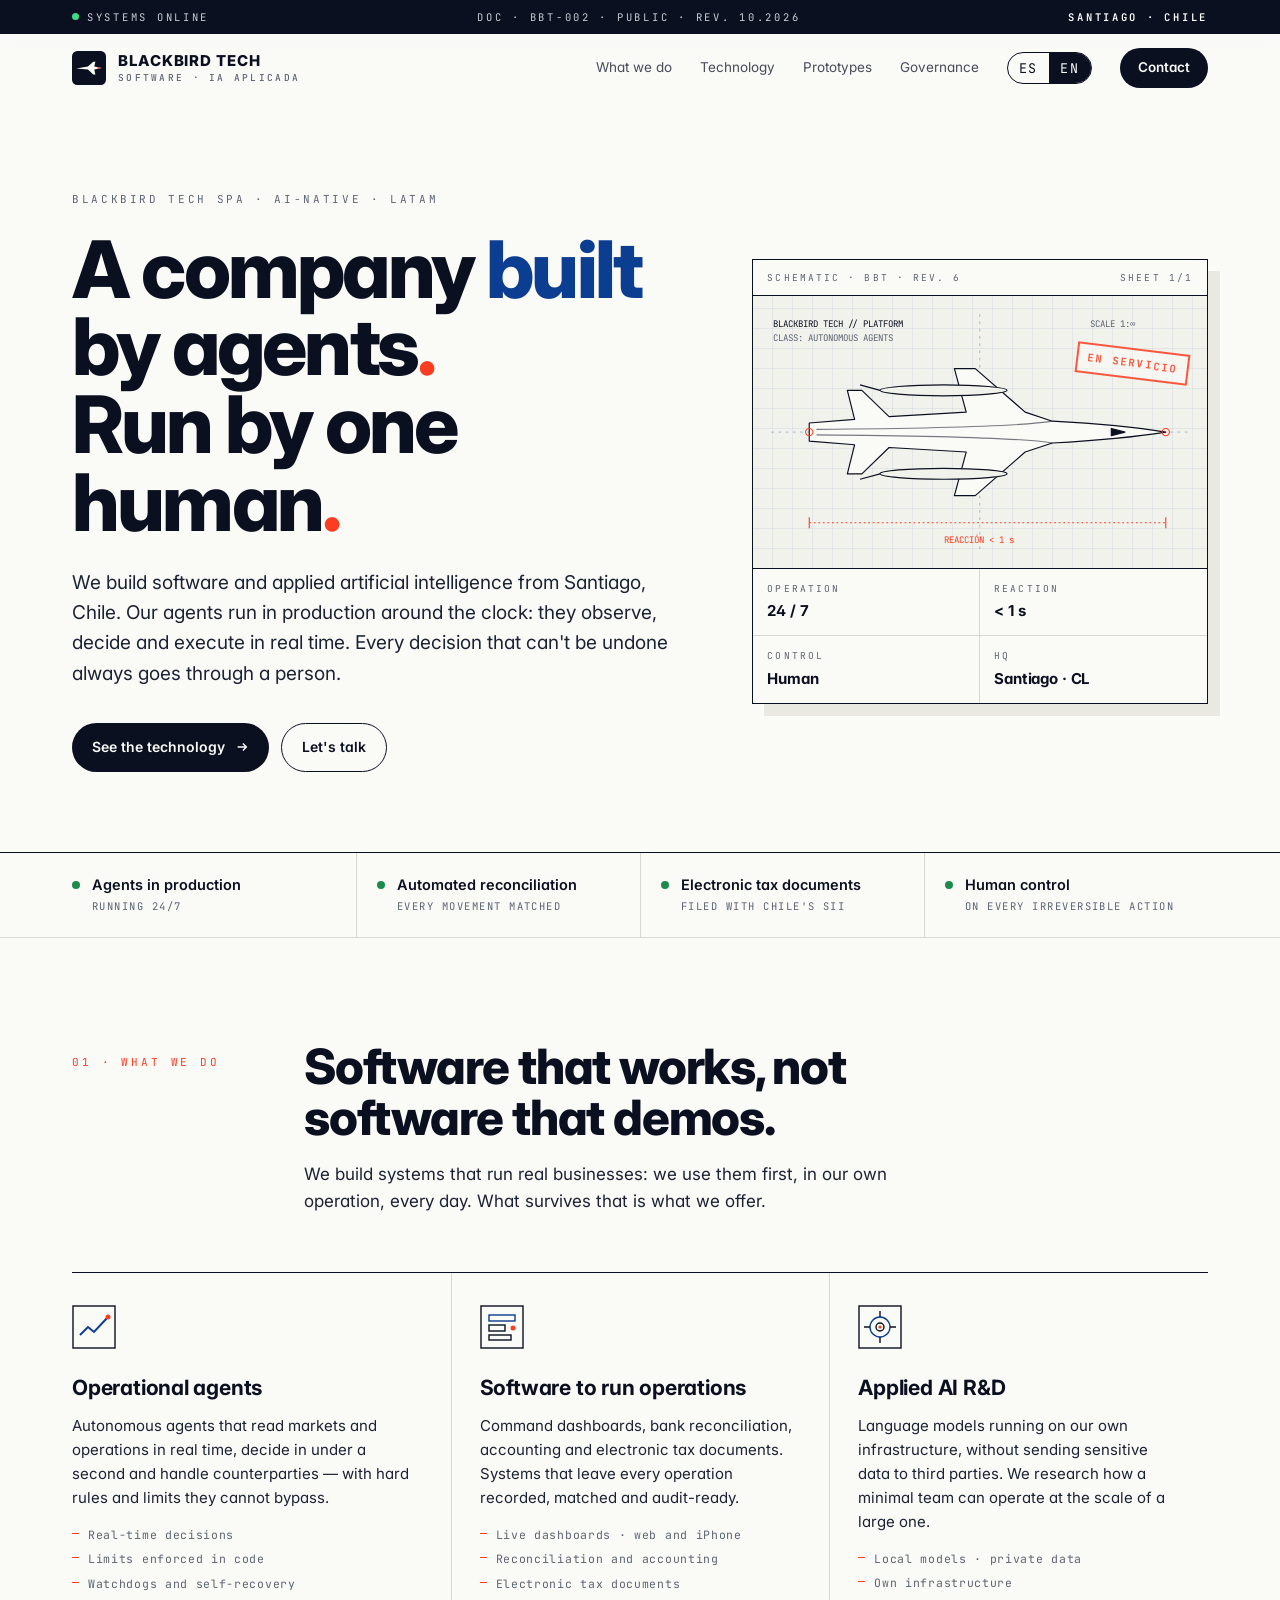
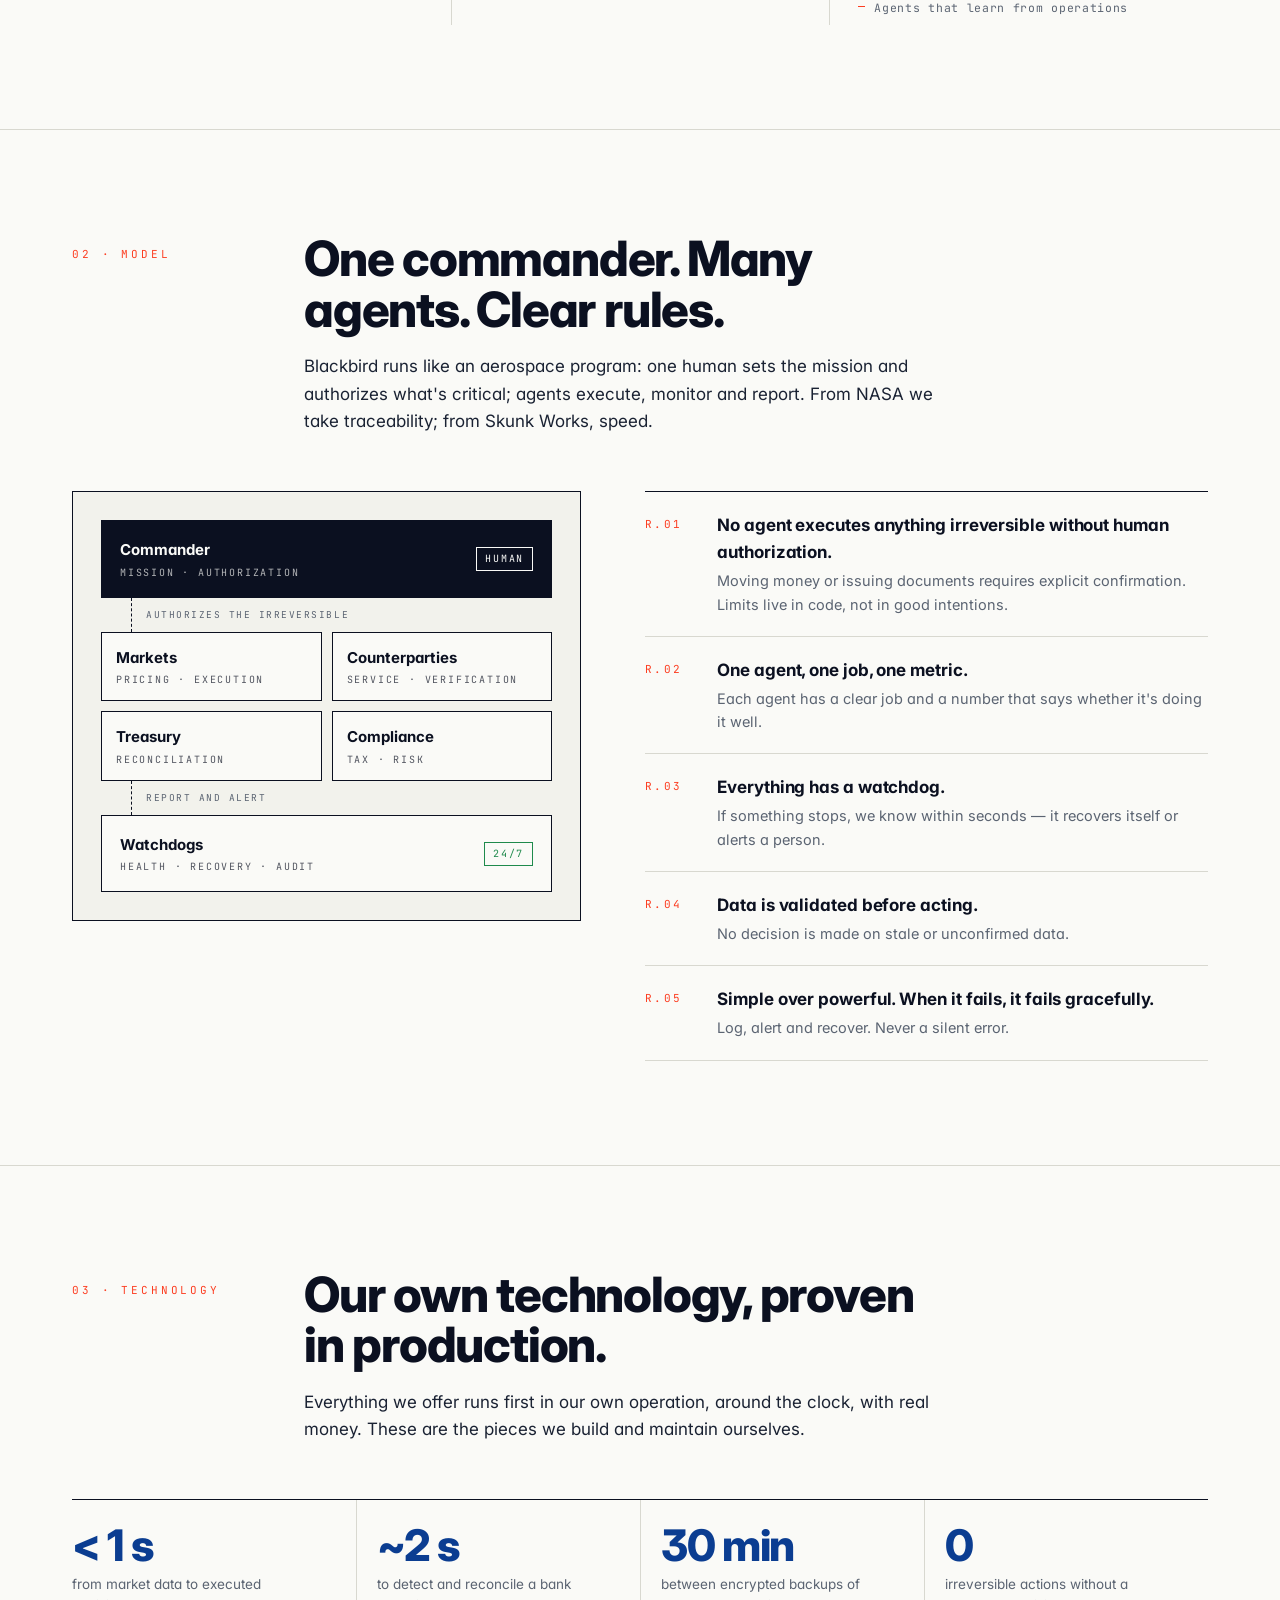
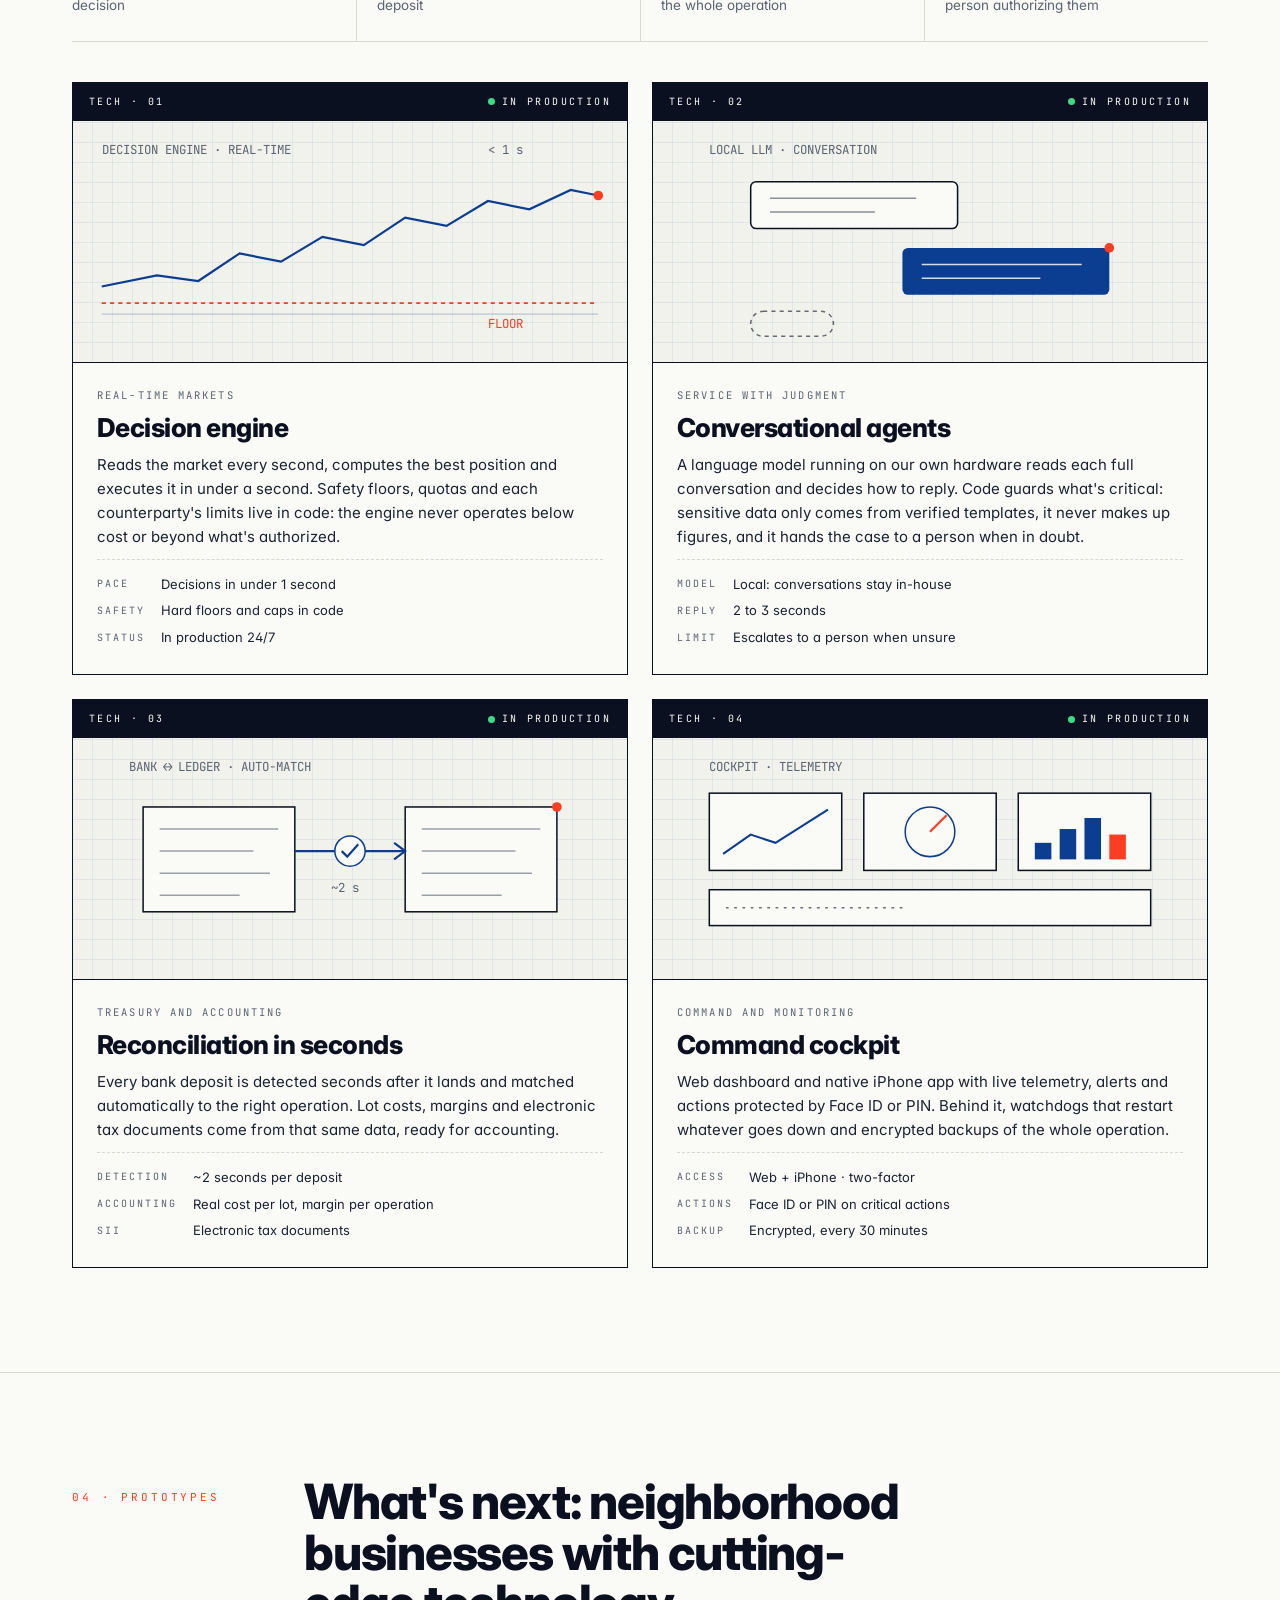
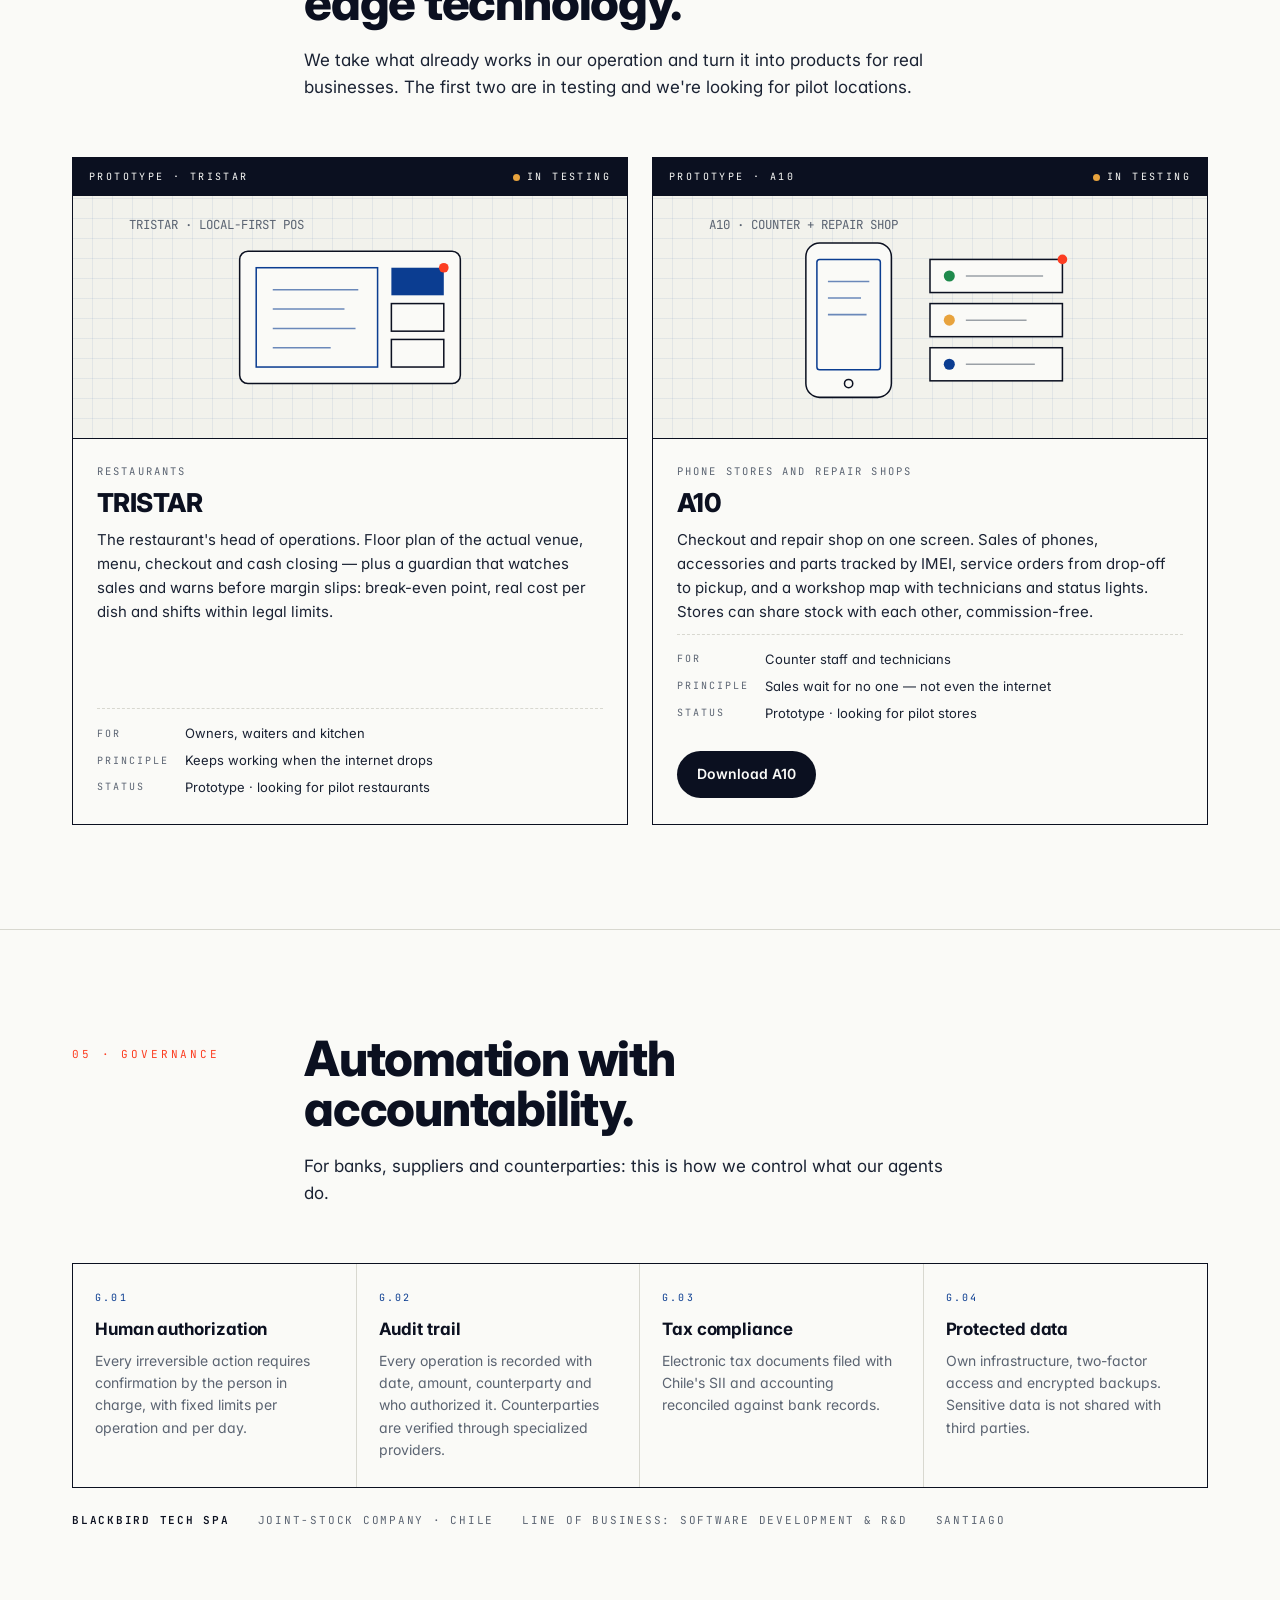
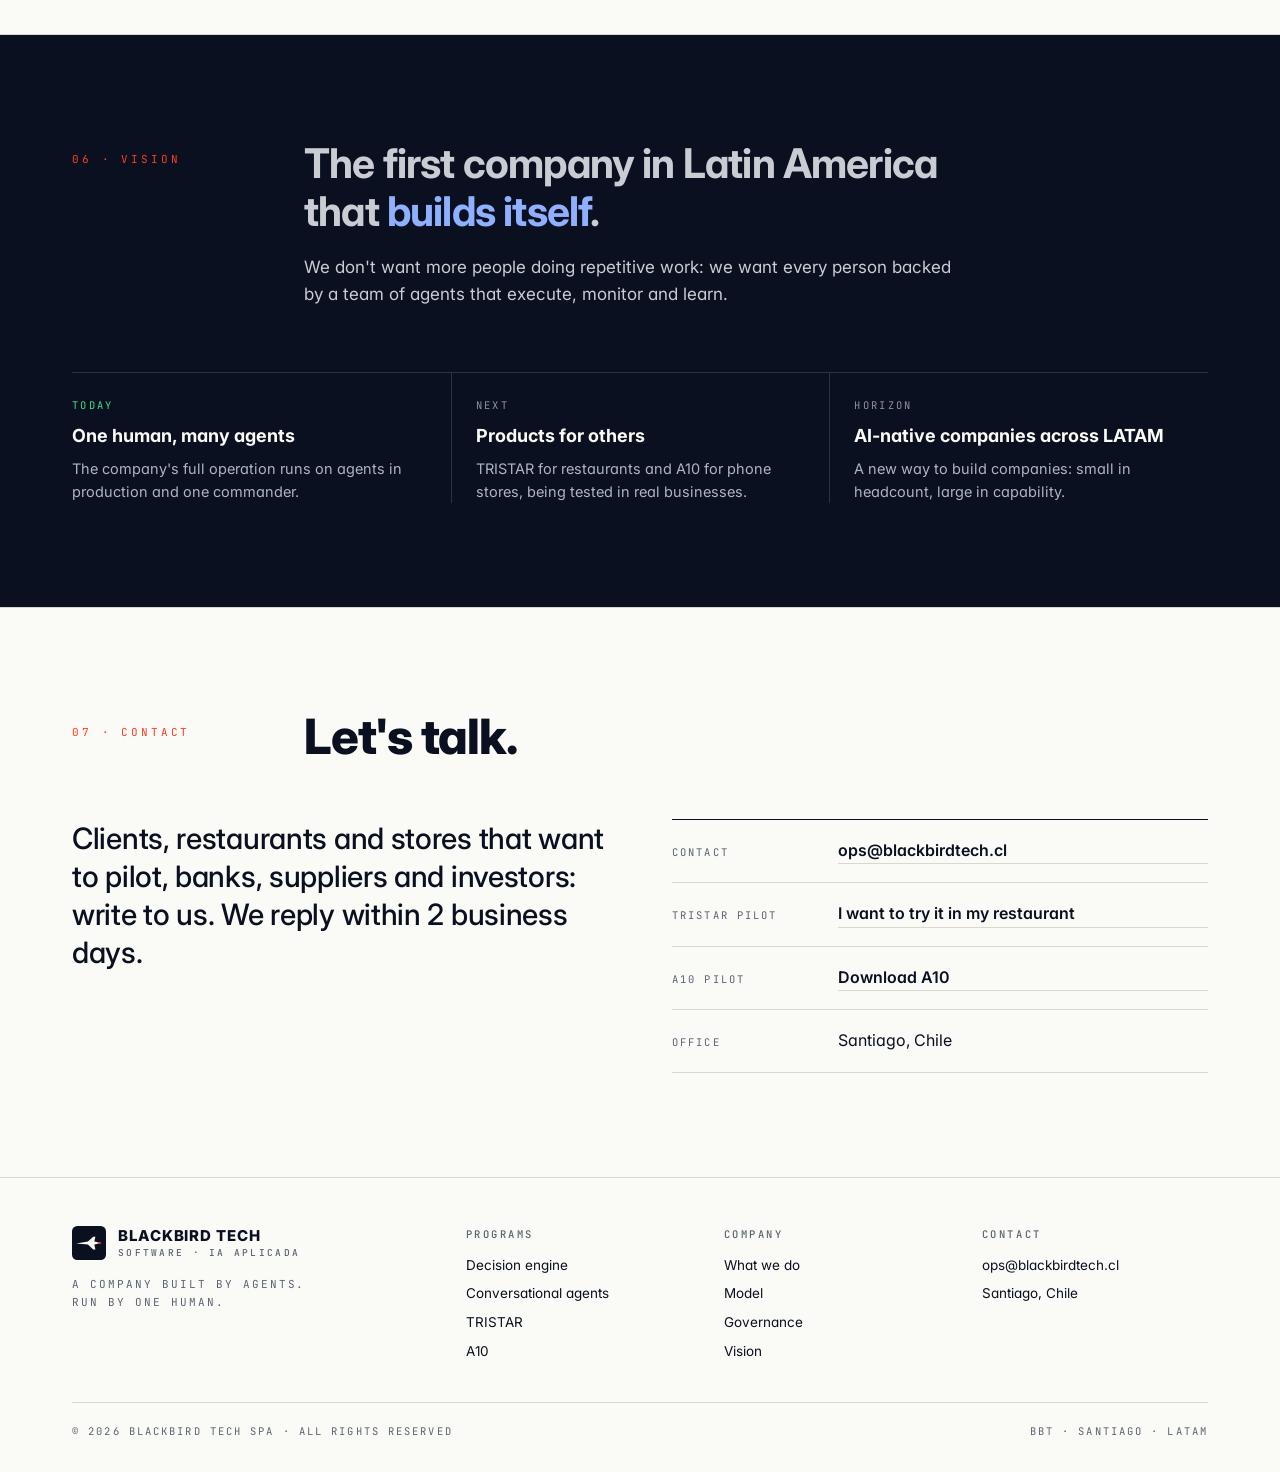
==== commit 1a13865c: "A10 se baja desde blackbirdtech.cl/a10 El instalador de Windows y el zip de Mac viven en el sitio, n" ====
--- a/index.html
+++ b/index.html
@@ -717,6 +717,7 @@
             <dt><span data-es>Principio</span><span data-en>Principle</span></dt><dd><span data-es>La venta no espera a nadie, ni a internet</span><span data-en>Sales wait for no one — not even the internet</span></dd>
             <dt><span data-es>Estado</span><span data-en>Status</span></dt><dd><span data-es>Prototipo · buscando locales piloto</span><span data-en>Prototype · looking for pilot stores</span></dd>
           </dl>
+          <p style="margin:18px 0 0"><a class="cta" href="/a10/"><span data-es>Descargar A10</span><span data-en>Download A10</span></a></p>
         </div>
       </article>
     </div>
@@ -809,7 +810,7 @@
       <ul class="channels rv">
         <li><span class="k"><span data-es>Contacto</span><span data-en>Contact</span></span><a href="mailto:ops@blackbirdtech.cl">ops@blackbirdtech.cl</a></li>
         <li><span class="k"><span data-es>Piloto TRISTAR</span><span data-en>TRISTAR pilot</span></span><a href="mailto:ops@blackbirdtech.cl?subject=Piloto%20TRISTAR"><span data-es>Quiero probarlo en mi restaurante</span><span data-en>I want to try it in my restaurant</span></a></li>
-        <li><span class="k"><span data-es>Piloto A10</span><span data-en>A10 pilot</span></span><a href="mailto:ops@blackbirdtech.cl?subject=Piloto%20A10"><span data-es>Quiero probarlo en mi local</span><span data-en>I want to try it in my store</span></a></li>
+        <li><span class="k"><span data-es>Piloto A10</span><span data-en>A10 pilot</span></span><a href="/a10/"><span data-es>Descargar A10</span><span data-en>Download A10</span></a></li>
         <li><span class="k"><span data-es>Oficina</span><span data-en>Office</span></span><span>Santiago, Chile</span></li>
       </ul>
     </div>
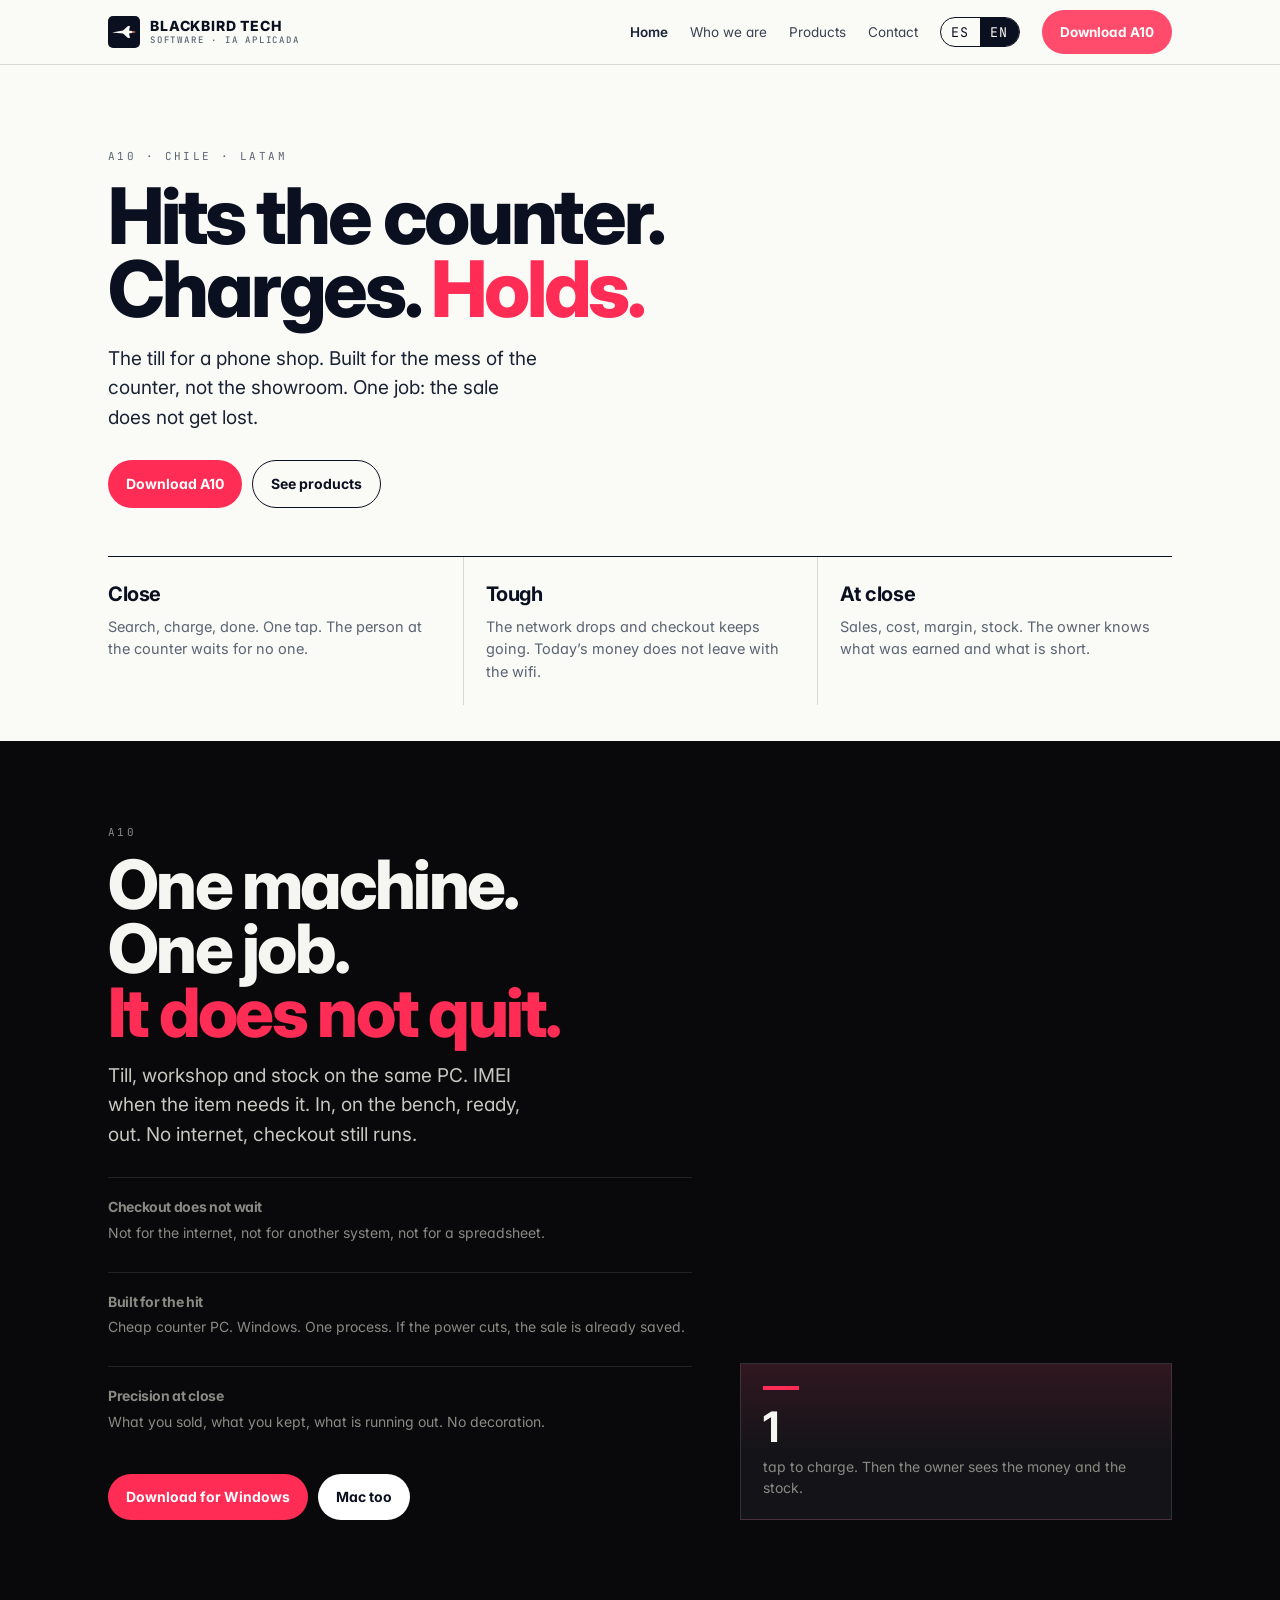
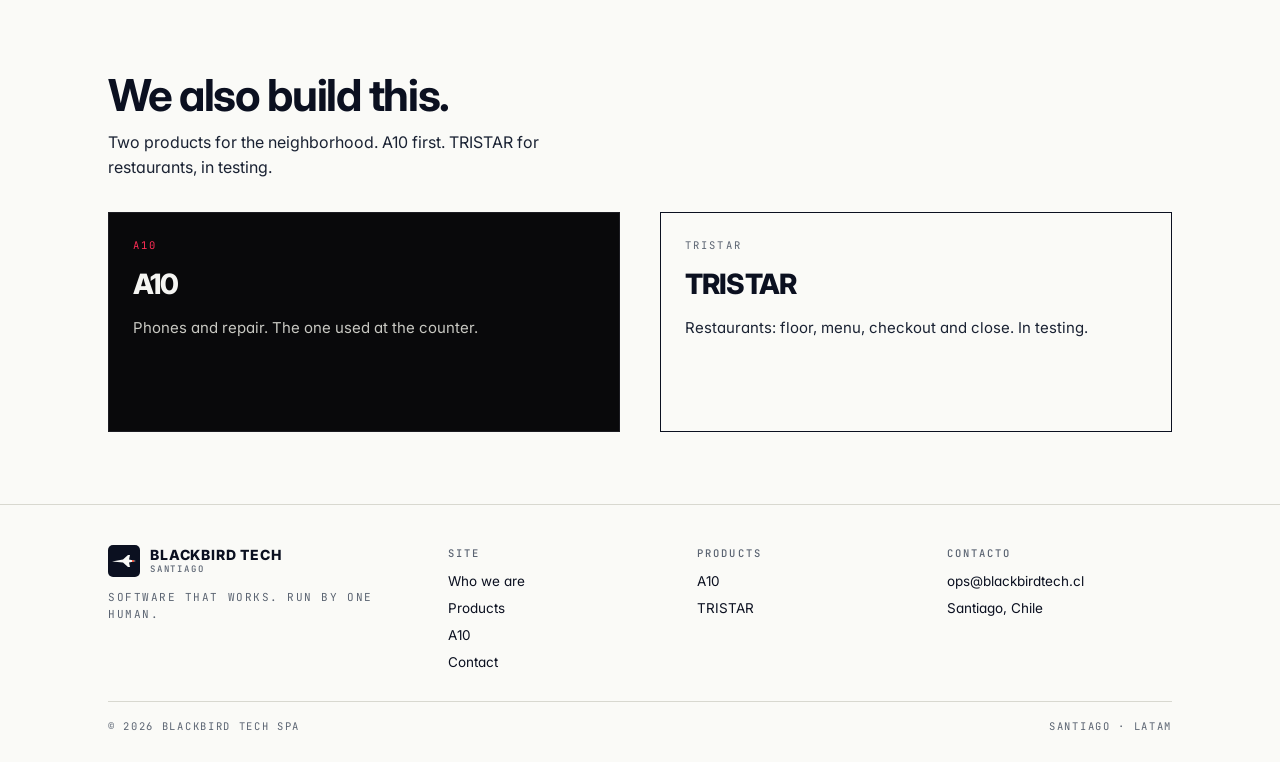
==== commit 5620d4ed: "El sitio se parte en páginas y A10 va primero Menos texto, A10 se ve al entrar. La fuerza del produc" ====
--- a/index.html
+++ b/index.html
@@ -3,857 +3,152 @@
 <head>
 <meta charset="utf-8" />
 <meta name="viewport" content="width=device-width,initial-scale=1,viewport-fit=cover" />
-<meta name="color-scheme" content="light" />
-<title>Blackbird Tech — Una empresa construida por agentes · Santiago, Chile</title>
-<meta name="description" content="Blackbird Tech SpA desarrolla software e inteligencia artificial aplicada desde Santiago de Chile. Agentes autónomos en producción 24/7, con control humano en cada decisión irreversible." />
-<meta name="author" content="Blackbird Tech SpA" />
+<title>Blackbird Tech — A10 y software para operar</title>
+<meta name="description" content="A10, la caja de un local de celulares. Cobra aunque se caiga la red. Blackbird Tech, Santiago." />
 <link rel="canonical" href="https://blackbirdtech.cl/" />
-<meta property="og:title" content="Blackbird Tech — Una empresa construida por agentes" />
-<meta property="og:description" content="Software e IA aplicada desde Santiago de Chile. Agentes en producción 24/7, con control humano en cada decisión irreversible." />
+<meta property="og:title" content="Blackbird Tech — A10" />
+<meta property="og:description" content="La caja que baja al mostrador y aguanta el golpe. Cobra, cierra, sigue." />
 <meta property="og:type" content="website" />
 <meta property="og:url" content="https://blackbirdtech.cl/" />
-<meta property="og:site_name" content="Blackbird Tech" />
-<meta property="og:locale" content="es_CL" />
 <meta property="og:image" content="https://blackbirdtech.cl/og.png" />
-<meta property="og:image:width" content="1200" />
-<meta property="og:image:height" content="630" />
-<meta property="og:image:alt" content="Blackbird Tech — Una empresa construida por agentes. Operada por un humano." />
-<meta name="twitter:card" content="summary_large_image" />
-<meta name="twitter:image" content="https://blackbirdtech.cl/og.png" />
-<meta name="theme-color" content="#FAFAF7" />
+<meta name="theme-color" content="#09090b" />
 <link rel="icon" type="image/svg+xml" href="data:image/svg+xml,%3Csvg xmlns='http://www.w3.org/2000/svg' viewBox='0 0 64 64'%3E%3Crect width='64' height='64' rx='10' fill='%230B1020'/%3E%3Cpath d='M8 33 L30 29 L40 20 L44 20 L42 29 L56 32 L42 35 L44 44 L40 44 L30 35 Z' fill='%23FAFAF7'/%3E%3Ccircle cx='50' cy='32' r='2' fill='%23FC3D21'/%3E%3C/svg%3E" />
 <link rel="preconnect" href="https://fonts.googleapis.com" />
 <link rel="preconnect" href="https://fonts.gstatic.com" crossorigin />
-<link href="https://fonts.googleapis.com/css2?family=Inter:wght@300;400;500;600;700;800&family=JetBrains+Mono:wght@400;500;700&display=swap" rel="stylesheet" />
-<script type="application/ld+json">
-{"@context":"https://schema.org","@type":"Organization","name":"Blackbird Tech SpA","url":"https://blackbirdtech.cl/","email":"ops@blackbirdtech.cl","address":{"@type":"PostalAddress","addressLocality":"Santiago","addressCountry":"CL"},"description":"Desarrollo de software e I+D en inteligencia artificial aplicada."}
-</script>
-<style>
-  :root{
-    --ink:#0B1020;
-    --ink-2:#1A2233;
-    --paper:#FAFAF7;
-    --paper-2:#F2F2EC;
-    --paper-3:#E9E9E1;
-    --rule:#D8D8D0;
-    --muted:#5B6472;
-    --blue:#0B3D91;
-    --red:#FC3D21;
-    --ok:#1F8A4C;
-    --mono:"JetBrains Mono",ui-monospace,SFMono-Regular,Menlo,Consolas,monospace;
-    --sans:"Inter",-apple-system,BlinkMacSystemFont,"Segoe UI",Roboto,Helvetica,Arial,sans-serif;
-  }
-  *{box-sizing:border-box}
-  html,body{margin:0;padding:0}
-  html{scroll-behavior:smooth;-webkit-text-size-adjust:100%}
-  body{
-    font-family:var(--sans);color:var(--ink);background:var(--paper);
-    font-size:16px;line-height:1.6;font-feature-settings:"ss01","cv11";
-    -webkit-font-smoothing:antialiased;text-rendering:optimizeLegibility;
-  }
-  a{color:inherit;text-decoration:none}
-  img,svg{display:block;max-width:100%}
-  ::selection{background:var(--blue);color:#fff}
-  :focus-visible{outline:2px solid var(--blue);outline-offset:3px}
-
-  .wrap{max-width:1200px;margin:0 auto;padding:0 32px}
-  .mono{font-family:var(--mono);letter-spacing:.02em}
-  .eyebrow{font-family:var(--mono);font-size:11px;letter-spacing:.24em;text-transform:uppercase;color:var(--muted)}
-
-  /* i18n: cada texto existe en ES y EN; se oculta el que no corresponde */
-  html:not([data-lang="en"]) [data-en]{display:none !important}
-  html[data-lang="en"] [data-es]{display:none !important}
-
-  /* ============ CLASS BAR ============ */
-  .classbar{
-    font-family:var(--mono);font-size:10.5px;letter-spacing:.26em;text-transform:uppercase;
-    background:var(--ink);color:#C9CCD3;
-  }
-  .classbar .wrap{display:flex;justify-content:space-between;align-items:center;height:34px;gap:16px}
-  .classbar b{color:#fff;font-weight:600}
-  .live{display:inline-flex;align-items:center;gap:8px}
-  .live i{width:7px;height:7px;border-radius:50%;background:#3DDC84;box-shadow:0 0 0 0 rgba(61,220,132,.6);animation:pulse 2.4s infinite}
-  @keyframes pulse{0%{box-shadow:0 0 0 0 rgba(61,220,132,.55)}70%{box-shadow:0 0 0 8px rgba(61,220,132,0)}100%{box-shadow:0 0 0 0 rgba(61,220,132,0)}}
-
-  /* ============ TOP BAR ============ */
-  .topbar{
-    position:sticky;top:0;z-index:50;background:rgba(250,250,247,.88);
-    backdrop-filter:saturate(160%) blur(10px);-webkit-backdrop-filter:saturate(160%) blur(10px);
-    border-bottom:1px solid transparent;transition:border-color .2s;
-  }
-  .topbar.scrolled{border-bottom-color:var(--rule)}
-  .topbar .row{display:flex;align-items:center;gap:28px;height:68px}
-  .brand{display:flex;align-items:center;gap:12px}
-  .brand .mark{width:34px;height:34px}
-  .brand .name{font-weight:800;font-size:15px;letter-spacing:.06em;line-height:1.1}
-  .brand .name small{display:block;font-family:var(--mono);font-weight:500;font-size:9.5px;color:var(--muted);letter-spacing:.24em;margin-top:3px}
-  nav.main{margin-left:auto;display:flex;gap:28px;align-items:center}
-  nav.main a{font-size:13.5px;color:var(--ink-2);opacity:.8;transition:opacity .15s}
-  nav.main a:hover{opacity:1}
-  nav.main a.cta{color:var(--paper);opacity:1;padding:9px 18px}
-  .lang{display:inline-flex;border:1px solid var(--ink);border-radius:999px;overflow:hidden;font-family:var(--mono);font-size:11px}
-  .lang button{background:transparent;border:0;padding:6px 11px;cursor:pointer;color:var(--ink);font-family:var(--mono);letter-spacing:.14em}
-  .lang button.on{background:var(--ink);color:var(--paper)}
-  .cta{
-    display:inline-flex;align-items:center;gap:10px;background:var(--ink);color:var(--paper);
-    padding:12px 20px;border-radius:999px;font-weight:600;font-size:14px;transition:transform .15s,background .15s;
-  }
-  .cta:hover{background:var(--blue);transform:translateY(-1px)}
-  .cta.ghost{background:transparent;color:var(--ink);border:1px solid var(--ink)}
-  .cta.ghost:hover{background:var(--ink);color:var(--paper)}
-  .cta svg{width:14px;height:14px}
-
-  /* ============ HERO ============ */
-  .hero{padding:88px 0 0;position:relative}
-  .hero .grid{display:grid;grid-template-columns:1.15fr .85fr;gap:64px;align-items:center}
-  .hero h1{
-    font-size:clamp(42px,6.2vw,86px);line-height:.98;letter-spacing:-.035em;
-    margin:22px 0 26px;font-weight:800;
-  }
-  .hero h1 em{font-style:normal;color:var(--blue)}
-  .hero h1 .r{color:var(--red)}
-  .lede{font-size:19px;max-width:54ch;color:var(--ink-2);margin:0}
-  .hero .actions{display:flex;gap:12px;margin-top:34px;flex-wrap:wrap}
-
-  .spec{
-    position:relative;border:1px solid var(--ink);background:var(--paper);
-    box-shadow:12px 12px 0 var(--paper-3);
-  }
-  .spec header{
-    display:flex;justify-content:space-between;padding:10px 14px;border-bottom:1px solid var(--ink);
-    font-family:var(--mono);font-size:9.5px;letter-spacing:.22em;color:var(--muted);text-transform:uppercase;
-  }
-  .spec .plan{
-    aspect-ratio:5/3;position:relative;
-    background:
-      repeating-linear-gradient(0deg,transparent 0 19px,rgba(11,61,145,.07) 19px 20px),
-      repeating-linear-gradient(90deg,transparent 0 19px,rgba(11,61,145,.07) 19px 20px),
-      var(--paper-2);
-  }
-  .spec .plan svg{position:absolute;inset:0;width:100%;height:100%}
-  .spec .plan .jet{animation:drift 9s ease-in-out infinite}
-  @keyframes drift{0%,100%{transform:translateY(0)}50%{transform:translateY(-3px)}}
-  .spec dl{display:grid;grid-template-columns:1fr 1fr;margin:0;border-top:1px solid var(--ink)}
-  .spec dl > div{padding:12px 14px;border-right:1px solid var(--rule);border-bottom:1px solid var(--rule)}
-  .spec dl > div:nth-child(2n){border-right:0}
-  .spec dl > div:nth-last-child(-n+2){border-bottom:0}
-  .spec dt{font-family:var(--mono);font-size:9.5px;letter-spacing:.22em;color:var(--muted);text-transform:uppercase}
-  .spec dd{margin:3px 0 0;font-weight:700;font-size:15px;letter-spacing:-.01em}
-  .stamp{
-    position:absolute;top:52px;right:18px;transform:rotate(7deg);
-    border:2px solid var(--red);color:var(--red);font-family:var(--mono);font-weight:700;
-    font-size:10.5px;letter-spacing:.22em;padding:5px 9px;opacity:.85;background:rgba(250,250,247,.6);
-  }
-
-  /* status strip */
-  .status{margin-top:80px;border-top:1px solid var(--ink);border-bottom:1px solid var(--rule)}
-  .status .wrap{display:grid;grid-template-columns:repeat(4,1fr)}
-  .status .cell{padding:22px 20px 22px 0;display:flex;gap:12px;align-items:flex-start}
-  .status .cell + .cell{padding-left:20px;border-left:1px solid var(--rule)}
-  .status .ok{flex:none;margin-top:6px;width:8px;height:8px;border-radius:50%;background:var(--ok)}
-  .status .t{font-weight:600;font-size:14.5px;line-height:1.35}
-  .status .d{font-family:var(--mono);font-size:10.5px;letter-spacing:.14em;color:var(--muted);text-transform:uppercase;margin-top:4px}
-
-  /* ============ SECTIONS ============ */
-  section.block{padding:104px 0;border-bottom:1px solid var(--rule)}
-  .head{display:grid;grid-template-columns:200px 1fr;gap:32px;margin-bottom:56px;align-items:start}
-  .head .num{font-family:var(--mono);font-size:11px;letter-spacing:.26em;color:var(--red);padding-top:12px;text-transform:uppercase}
-  .head h2{font-size:clamp(30px,3.8vw,50px);line-height:1.04;margin:0;letter-spacing:-.025em;font-weight:800;max-width:20ch}
-  .head p{margin:18px 0 0;font-size:17px;color:var(--ink-2);max-width:60ch}
-
-  /* QUÉ HACEMOS */
-  .tri{display:grid;grid-template-columns:repeat(3,1fr);border-top:1px solid var(--ink)}
-  .tri article{padding:32px 28px 8px 0}
-  .tri article + article{padding-left:28px;border-left:1px solid var(--rule)}
-  .tri .ico{width:44px;height:44px;margin-bottom:22px}
-  .tri h3{font-size:21px;margin:0 0 10px;letter-spacing:-.01em}
-  .tri p{margin:0;color:var(--ink-2);font-size:15px}
-  .tri ul{margin:16px 0 0;padding:0;list-style:none;display:grid;gap:6px}
-  .tri li{font-family:var(--mono);font-size:11.5px;letter-spacing:.06em;color:var(--muted);padding-left:16px;position:relative}
-  .tri li::before{content:"";position:absolute;left:0;top:7px;width:7px;height:1px;background:var(--red)}
-
-  /* MODELO */
-  .model{display:grid;grid-template-columns:.95fr 1.05fr;gap:64px;align-items:start}
-  .chain{border:1px solid var(--ink);background:var(--paper-2);padding:28px}
-  .chain .node{display:flex;align-items:center;gap:16px;background:var(--paper);border:1px solid var(--ink);padding:16px 18px}
-  .chain .node.human{background:var(--ink);color:var(--paper)}
-  .chain .node b{font-size:15px}
-  .chain .node small{display:block;font-family:var(--mono);font-size:10px;letter-spacing:.18em;opacity:.7;text-transform:uppercase;margin-top:2px}
-  .chain .node .badge{margin-left:auto;font-family:var(--mono);font-size:10px;letter-spacing:.18em;padding:3px 8px;border:1px solid currentColor;text-transform:uppercase;white-space:nowrap}
-  .chain .link{height:34px;margin-left:30px;border-left:1px dashed var(--ink);display:flex;align-items:center;padding-left:14px}
-  .chain .link span{font-family:var(--mono);font-size:9.5px;line-height:1;letter-spacing:.16em;color:var(--muted);text-transform:uppercase;white-space:nowrap}
-  .chain .agents{display:grid;grid-template-columns:repeat(2,1fr);gap:10px}
-  .chain .agents .node{padding:12px 14px}
-  .rules{list-style:none;margin:0;padding:0;border-top:1px solid var(--ink)}
-  .rules li{display:grid;grid-template-columns:56px 1fr;gap:16px;padding:20px 0;border-bottom:1px solid var(--rule)}
-  .rules .k{font-family:var(--mono);font-size:11px;letter-spacing:.2em;color:var(--red);padding-top:4px}
-  .rules .t{font-weight:700;font-size:17px;letter-spacing:-.005em}
-  .rules .d{color:var(--muted);font-size:14.5px;margin-top:3px}
-
-  /* CIFRAS */
-  .nums{display:grid;grid-template-columns:repeat(4,1fr);border-top:1px solid var(--ink);border-bottom:1px solid var(--rule);margin-bottom:40px}
-  .nums > div{padding:24px 20px 24px 0;display:flex;flex-direction:column;gap:6px}
-  .nums > div + div{padding-left:20px;border-left:1px solid var(--rule)}
-  .nums b{font-size:clamp(30px,3.4vw,44px);font-weight:800;letter-spacing:-.03em;line-height:1;color:var(--blue)}
-  .nums span{font-size:13.5px;color:var(--muted);max-width:24ch}
-
-  /* PROGRAMAS */
-  .prog{display:grid;grid-template-columns:repeat(2,1fr);gap:24px}
-  .card{border:1px solid var(--ink);background:var(--paper);display:flex;flex-direction:column;transition:transform .2s,box-shadow .2s}
-  .card:hover{transform:translate(-3px,-3px);box-shadow:6px 6px 0 var(--ink)}
-  .card .hd{display:flex;justify-content:space-between;align-items:center;padding:11px 16px;background:var(--ink);color:var(--paper);font-family:var(--mono);font-size:10px;letter-spacing:.24em;text-transform:uppercase}
-  .state{display:inline-flex;align-items:center;gap:7px}
-  .state i{width:7px;height:7px;border-radius:50%;background:#3DDC84}
-  .state.dev i{background:#E8A33D}
-  .card .illus{
-    aspect-ratio:16/7;position:relative;border-bottom:1px solid var(--ink);
-    background:
-      repeating-linear-gradient(0deg,transparent 0 19px,rgba(11,61,145,.07) 19px 20px),
-      repeating-linear-gradient(90deg,transparent 0 19px,rgba(11,61,145,.07) 19px 20px),
-      var(--paper-2);
-  }
-  .card .illus svg{position:absolute;inset:0;width:100%;height:100%}
-  .card .body{padding:24px 24px 26px;display:flex;flex-direction:column;gap:10px;flex:1}
-  .card .sub{font-family:var(--mono);font-size:10.5px;color:var(--muted);letter-spacing:.2em;text-transform:uppercase}
-  .card .name{font-size:26px;font-weight:800;letter-spacing:-.02em;line-height:1.1}
-  .card .desc{font-size:15px;color:var(--ink-2);margin:0}
-  .card dl{margin:auto 0 0;padding-top:14px;display:grid;grid-template-columns:auto 1fr;gap:6px 16px;font-size:13px;border-top:1px dashed var(--rule)}
-  .card dt{font-family:var(--mono);font-size:10px;color:var(--muted);letter-spacing:.2em;align-self:center;text-transform:uppercase}
-  .card dd{margin:0;color:var(--ink-2)}
-
-  /* GOBIERNO */
-  .gov{display:grid;grid-template-columns:repeat(4,1fr);gap:0;border:1px solid var(--ink)}
-  .gov > div{padding:26px 22px;border-right:1px solid var(--rule)}
-  .gov > div:last-child{border-right:0}
-  .gov .k{font-family:var(--mono);font-size:10px;letter-spacing:.22em;color:var(--blue);text-transform:uppercase}
-  .gov .t{font-weight:700;font-size:17px;margin:10px 0 6px;letter-spacing:-.005em}
-  .gov .d{color:var(--muted);font-size:14px}
-  .legal{margin-top:24px;display:flex;flex-wrap:wrap;gap:10px 28px;font-family:var(--mono);font-size:11px;letter-spacing:.16em;color:var(--muted);text-transform:uppercase}
-  .legal b{color:var(--ink);font-weight:600}
-
-  /* VISIÓN */
-  .vision{background:var(--ink);color:var(--paper);border-bottom:0}
-  .vision .head .num{color:var(--red)}
-  .vision .head p{color:#C9CCD3}
-  .vision .quote{font-size:clamp(26px,3.2vw,42px);line-height:1.18;letter-spacing:-.02em;font-weight:700;max-width:26ch;margin:0}
-  .vision .quote em{font-style:normal;color:#8FB0FF}
-  .timeline{margin-top:64px;display:grid;grid-template-columns:repeat(3,1fr);border-top:1px solid #2A3247}
-  .timeline > div{padding:24px 24px 0 0}
-  .timeline > div + div{padding-left:24px;border-left:1px solid #2A3247}
-  .timeline .k{font-family:var(--mono);font-size:10.5px;letter-spacing:.22em;color:#8B93A3;text-transform:uppercase}
-  .timeline .t{font-weight:700;font-size:18px;margin:8px 0 6px}
-  .timeline .d{color:#AEB4C0;font-size:14.5px}
-  .timeline .now .k{color:#3DDC84}
-
-  /* CONTACTO */
-  .contact{display:grid;grid-template-columns:1fr 1fr;gap:64px;align-items:start}
-  .contact .big{font-size:clamp(22px,2.3vw,30px);line-height:1.3;letter-spacing:-.01em;font-weight:500;margin:0}
-  .channels{list-style:none;margin:0;padding:0;border-top:1px solid var(--ink)}
-  .channels li{display:grid;grid-template-columns:150px 1fr;gap:16px;padding:18px 0;border-bottom:1px solid var(--rule);align-items:baseline}
-  .channels .k{font-family:var(--mono);font-size:10.5px;letter-spacing:.2em;color:var(--muted);text-transform:uppercase}
-  .channels a{font-weight:600;border-bottom:1px solid var(--rule);transition:border-color .15s}
-  .channels a:hover{border-color:var(--ink)}
-
-  /* FOOTER */
-  footer.site{padding:48px 0 32px}
-  footer.site .row{display:grid;grid-template-columns:1.6fr 1fr 1fr 1fr;gap:32px}
-  footer.site h4{font-family:var(--mono);font-size:10.5px;letter-spacing:.24em;color:var(--muted);margin:0 0 12px;text-transform:uppercase;font-weight:500}
-  footer.site ul{list-style:none;padding:0;margin:0;display:grid;gap:7px;font-size:13.5px}
-  footer.site .tag{font-family:var(--mono);font-size:11px;letter-spacing:.18em;color:var(--muted);margin-top:16px;max-width:36ch;text-transform:uppercase}
-  footer.site .meta{display:flex;justify-content:space-between;gap:16px;flex-wrap:wrap;margin-top:40px;padding-top:20px;border-top:1px solid var(--rule);font-family:var(--mono);font-size:10.5px;letter-spacing:.2em;color:var(--muted);text-transform:uppercase}
-
-  /* reveal */
-  .rv{opacity:0;transform:translateY(14px);transition:opacity .7s ease,transform .7s ease}
-  .rv.in{opacity:1;transform:none}
-  @media (prefers-reduced-motion:reduce){
-    .rv{opacity:1;transform:none;transition:none}
-    .spec .plan .jet,.live i{animation:none}
-    html{scroll-behavior:auto}
-  }
-
-  /* RESPONSIVE */
-  @media (max-width:1000px){
-    .hero .grid,.model,.contact{grid-template-columns:1fr;gap:44px}
-    .head{grid-template-columns:1fr;gap:10px}
-    .head .num{padding-top:0}
-    .status .wrap{grid-template-columns:repeat(2,1fr)}
-    .status .cell:nth-child(3){padding-left:0;border-left:0}
-    .status .cell:nth-child(n+3){border-top:1px solid var(--rule)}
-    .tri{grid-template-columns:1fr}
-    .nums{grid-template-columns:repeat(2,1fr)}
-    .nums > div:nth-child(3){padding-left:0;border-left:0}
-    .nums > div:nth-child(n+3){border-top:1px solid var(--rule)}
-    .tri article,.tri article + article{padding:28px 0;border-left:0;border-bottom:1px solid var(--rule)}
-    .gov{grid-template-columns:repeat(2,1fr)}
-    .gov > div:nth-child(2){border-right:0}
-    .gov > div:nth-child(-n+2){border-bottom:1px solid var(--rule)}
-    .timeline{grid-template-columns:1fr}
-    .timeline > div,.timeline > div + div{padding:22px 0;border-left:0;border-bottom:1px solid #2A3247}
-    footer.site .row{grid-template-columns:1fr 1fr}
-    nav.main a.hide-sm{display:none}
-  }
-  @media (max-width:640px){
-    .wrap{padding:0 20px}
-    .classbar .hide-xs{display:none}
-    .hero{padding-top:56px}
-    .prog{grid-template-columns:1fr}
-    .status .wrap{grid-template-columns:1fr}
-    .status .cell,.status .cell + .cell{padding:16px 0;border-left:0;border-top:1px solid var(--rule)}
-    .status .cell:first-child{border-top:0}
-    .gov{grid-template-columns:1fr}
-    .gov > div{border-right:0;border-bottom:1px solid var(--rule)}
-    .gov > div:last-child{border-bottom:0}
-    .channels li{grid-template-columns:1fr;gap:4px}
-    nav.main{gap:14px}
-    nav.main .cta{display:none}
-    section.block{padding:72px 0}
-    footer.site .row{grid-template-columns:1fr}
-    .spec{box-shadow:8px 8px 0 var(--paper-3)}
-  }
-</style>
+<link href="https://fonts.googleapis.com/css2?family=Inter:wght@400;600;700;800&family=JetBrains+Mono:wght@400;700&display=swap" rel="stylesheet" />
+<link rel="stylesheet" href="/site.css" />
 </head>
 <body>
-
-<!-- ===================== CLASS BAR ===================== -->
-<div class="classbar" role="note">
-  <div class="wrap">
-    <span class="live"><i></i><span data-es>Sistemas en línea</span><span data-en>Systems online</span></span>
-    <span class="hide-xs"><span data-es>Doc · BBT-002 · Público · Rev. 10.2026</span><span data-en>Doc · BBT-002 · Public · Rev. 10.2026</span></span>
-    <span><b>Santiago · Chile</b></span>
-  </div>
-</div>
-
-<!-- ===================== TOP BAR ===================== -->
-<header class="topbar" id="topbar">
+<header class="topbar">
   <div class="wrap row">
-    <a href="#top" class="brand" aria-label="Blackbird Tech">
-      <svg class="mark" viewBox="0 0 64 64" aria-hidden="true">
-        <rect width="64" height="64" rx="10" fill="#0B1020"/>
-        <path d="M8 33 L30 29 L40 20 L44 20 L42 29 L56 32 L42 35 L44 44 L40 44 L30 35 Z" fill="#FAFAF7"/>
-        <circle cx="50" cy="32" r="2" fill="#FC3D21"/>
-      </svg>
+    <a href="/" class="brand" aria-label="Blackbird Tech">
+      <svg class="mark" viewBox="0 0 64 64" aria-hidden="true"><rect width="64" height="64" rx="10" fill="#0B1020"/><path d="M8 33 L30 29 L40 20 L44 20 L42 29 L56 32 L42 35 L44 44 L40 44 L30 35 Z" fill="#FAFAF7"/><circle cx="50" cy="32" r="2" fill="#FC3D21"/></svg>
       <span class="name">BLACKBIRD TECH<small>SOFTWARE · IA APLICADA</small></span>
     </a>
-    <nav class="main" aria-label="primary">
-      <a href="#que-hacemos" class="hide-sm"><span data-es>Qué hacemos</span><span data-en>What we do</span></a>
-      <a href="#tecnologia" class="hide-sm"><span data-es>Tecnología</span><span data-en>Technology</span></a>
-      <a href="#prototipos"><span data-es>Prototipos</span><span data-en>Prototypes</span></a>
-      <a href="#gobierno" class="hide-sm"><span data-es>Gobierno</span><span data-en>Governance</span></a>
+    <nav class="main" aria-label="principal">
+      <a href="/" class="on"><span data-es>Inicio</span><span data-en>Home</span></a>
+      <a href="/nosotros.html" class="hide-sm"><span data-es>Quiénes somos</span><span data-en>Who we are</span></a>
+      <a href="/productos.html"><span data-es>Productos</span><span data-en>Products</span></a>
+      <a href="/contacto.html" class="hide-sm"><span data-es>Contacto</span><span data-en>Contact</span></a>
       <div class="lang" role="tablist" aria-label="Language">
         <button id="lang-es" class="on" role="tab" aria-selected="true">ES</button>
         <button id="lang-en" role="tab" aria-selected="false">EN</button>
       </div>
-      <a href="#contacto" class="cta"><span data-es>Contacto</span><span data-en>Contact</span></a>
+      <a href="/a10/" class="cta hit"><span data-es>Descargar A10</span><span data-en>Download A10</span></a>
     </nav>
   </div>
 </header>
 
-<main id="top">
+<main>
+  <section class="hero">
+    <div class="wrap rv">
+      <p class="eyebrow">A10 · Chile · LatAm</p>
+      <h1>
+        <span data-es>Baja al mostrador.<br>Cobra. <i>Aguanta.</i></span>
+        <span data-en>Hits the counter.<br>Charges. <i>Holds.</i></span>
+      </h1>
+      <p class="lede">
+        <span data-es>La caja de un local de celulares. Hecha para el sucio del mesón, no para la vitrina. Un trabajo: que la venta no se pierda.</span>
+        <span data-en>The till for a phone shop. Built for the mess of the counter, not the showroom. One job: the sale does not get lost.</span>
+      </p>
+      <div class="actions">
+        <a class="cta hit" href="/a10/"><span data-es>Descargar A10</span><span data-en>Download A10</span></a>
+        <a class="cta ghost" href="/productos.html"><span data-es>Ver productos</span><span data-en>See products</span></a>
+      </div>
+    </div>
+    <div class="wrap">
+      <div class="punch">
+        <article class="rv">
+          <b><span data-es>Cerca</span><span data-en>Close</span></b>
+          <p><span data-es>Busca, cobra, listo. Un toque. El que atiende no espera a nadie.</span><span data-en>Search, charge, done. One tap. The person at the counter waits for no one.</span></p>
+        </article>
+        <article class="rv">
+          <b><span data-es>Duro</span><span data-en>Tough</span></b>
+          <p><span data-es>Se cae la red y el cobro sigue. La plata de hoy no se va con el wifi.</span><span data-en>The network drops and checkout keeps going. Today’s money does not leave with the wifi.</span></p>
+        </article>
+        <article class="rv">
+          <b><span data-es>Al cierre</span><span data-en>At close</span></b>
+          <p><span data-es>Venta, costo, margen, stock. El dueño sabe qué ganó y qué falta.</span><span data-en>Sales, cost, margin, stock. The owner knows what was earned and what is short.</span></p>
+        </article>
+      </div>
+    </div>
+  </section>
 
-<!-- ===================== HERO ===================== -->
-<section class="hero">
-  <div class="wrap">
-    <div class="grid">
+  <section class="a10band">
+    <div class="wrap a10grid">
       <div class="rv">
-        <div class="eyebrow"><span data-es>Blackbird Tech SpA · AI-native · LATAM</span><span data-en>Blackbird Tech SpA · AI-native · LATAM</span></div>
-        <h1>
-          <span data-es>Una empresa <em>construida</em> por agentes<span class="r">.</span><br/>Operada por un humano<span class="r">.</span></span>
-          <span data-en>A company <em>built</em> by agents<span class="r">.</span><br/>Run by one human<span class="r">.</span></span>
-        </h1>
+        <p class="eyebrow">A10</p>
+        <h2>
+          <span data-es>Una máquina.<br>Un trabajo.<br><i>No se rinde.</i></span>
+          <span data-en>One machine.<br>One job.<br><i>It does not quit.</i></span>
+        </h2>
         <p class="lede">
-          <span data-es>Desarrollamos software e inteligencia artificial aplicada desde Santiago de Chile. Nuestros agentes trabajan en producción las 24 horas: observan, deciden y ejecutan en tiempo real. Las decisiones que no tienen vuelta atrás siempre pasan por una persona.</span>
-          <span data-en>We build software and applied artificial intelligence from Santiago, Chile. Our agents run in production around the clock: they observe, decide and execute in real time. Every decision that can't be undone always goes through a person.</span>
+          <span data-es>Caja, taller e inventario en el mismo PC. IMEI cuando el ítem lo pide. Llegó, en mesa, listo, entregado. Sin internet el cobro sigue.</span>
+          <span data-en>Till, workshop and stock on the same PC. IMEI when the item needs it. In, on the bench, ready, out. No internet, checkout still runs.</span>
         </p>
+        <ul class="hits">
+          <li><b><span data-es>El cobro no espera</span><span data-en>Checkout does not wait</span></b><span><span data-es>Ni a internet, ni a otro sistema, ni a una planilla.</span><span data-en>Not for the internet, not for another system, not for a spreadsheet.</span></span></li>
+          <li><b><span data-es>Hecho para el golpe</span><span data-en>Built for the hit</span></b><span><span data-es>PC barato del mesón. Windows. Un proceso. Si se corta la luz, la venta ya está guardada.</span><span data-en>Cheap counter PC. Windows. One process. If the power cuts, the sale is already saved.</span></span></li>
+          <li><b><span data-es>Precisión al cierre</span><span data-en>Precision at close</span></b><span><span data-es>Cuánto vendiste, cuánto te quedó, qué se acaba. Sin adorno.</span><span data-en>What you sold, what you kept, what is running out. No decoration.</span></span></li>
+        </ul>
         <div class="actions">
-          <a href="#tecnologia" class="cta"><span data-es>Ver la tecnología</span><span data-en>See the technology</span>
-            <svg viewBox="0 0 16 16" fill="none" stroke="currentColor" stroke-width="1.6"><path d="M3 8h10M9 4l4 4-4 4"/></svg></a>
-          <a href="#contacto" class="cta ghost"><span data-es>Hablemos</span><span data-en>Let's talk</span></a>
+          <a class="cta hit" href="/a10/"><span data-es>Descargar para Windows</span><span data-en>Download for Windows</span></a>
+          <a class="cta light" href="/a10/"><span data-es>También para Mac</span><span data-en>Mac too</span></a>
         </div>
       </div>
+      <aside class="gun rv">
+        <em></em>
+        <b>1</b>
+        <p><span data-es>toque para cobrar. Después el dueño ve la plata y el stock.</span><span data-en>tap to charge. Then the owner sees the money and the stock.</span></p>
+      </aside>
+    </div>
+  </section>
 
-      <figure class="spec rv" aria-hidden="true" style="margin:0">
-        <header><span>Schematic · BBT · Rev. 6</span><span>Sheet 1/1</span></header>
-        <div class="plan">
-          <svg viewBox="0 0 500 300" fill="none">
-            <g stroke="#0B3D91" stroke-width="1" opacity=".35" stroke-dasharray="3 5">
-              <path d="M20 150 H480"/><path d="M250 20 V280"/>
-            </g>
-            <g class="jet" stroke="#0B1020" stroke-width="1.3" stroke-linejoin="round">
-              <path d="M455 150 C430 146 385 141 330 138 L300 128 L245 80 L222 80 L235 128 L150 133 L120 104 L104 104 L112 136 L62 140 L62 160 L112 164 L104 196 L120 196 L150 167 L235 172 L222 220 L245 220 L300 172 L330 162 C385 159 430 154 455 150 Z" fill="#FAFAF7"/>
-              <ellipse cx="210" cy="104" rx="70" ry="6" fill="#F2F2EC"/>
-              <ellipse cx="210" cy="196" rx="70" ry="6" fill="#F2F2EC"/>
-              <path d="M140 104 L118 98 M140 196 L118 202" />
-              <path d="M330 138 C300 143 200 146 70 147 M330 162 C300 157 200 154 70 153" opacity=".55"/>
-              <path d="M395 146 L410 150 L395 154 Z" fill="#0B1020"/>
-            </g>
-            <g stroke="#FC3D21" stroke-width="1.2">
-              <circle cx="455" cy="150" r="4"/><circle cx="62" cy="150" r="4"/>
-              <path d="M62 250 H455" stroke-dasharray="2 3"/>
-              <path d="M62 244 V256 M455 244 V256"/>
-            </g>
-            <g font-family="JetBrains Mono, monospace" font-size="10" fill="#0B1020" stroke="none">
-              <text x="22" y="34">BLACKBIRD TECH // PLATFORM</text>
-              <text x="22" y="50" fill="#5B6472">CLASS: AUTONOMOUS AGENTS</text>
-              <text x="372" y="34" fill="#5B6472">SCALE 1:∞</text>
-              <text x="210" y="272" fill="#FC3D21">REACCIÓN &lt; 1 s</text>
-            </g>
-          </svg>
-          <div class="stamp">EN SERVICIO</div>
-        </div>
-        <dl>
-          <div><dt><span data-es>Operación</span><span data-en>Operation</span></dt><dd>24 / 7</dd></div>
-          <div><dt><span data-es>Reacción</span><span data-en>Reaction</span></dt><dd>&lt; 1 s</dd></div>
-          <div><dt><span data-es>Control</span><span data-en>Control</span></dt><dd><span data-es>Humano</span><span data-en>Human</span></dd></div>
-          <div><dt>HQ</dt><dd>Santiago · CL</dd></div>
-        </dl>
-      </figure>
-    </div>
-  </div>
-
-  <div class="status rv">
+  <section class="block">
     <div class="wrap">
-      <div class="cell"><span class="ok"></span><div>
-        <div class="t"><span data-es>Agentes en producción</span><span data-en>Agents in production</span></div>
-        <div class="d"><span data-es>Operando 24/7</span><span data-en>Running 24/7</span></div></div></div>
-      <div class="cell"><span class="ok"></span><div>
-        <div class="t"><span data-es>Conciliación automática</span><span data-en>Automated reconciliation</span></div>
-        <div class="d"><span data-es>Cada movimiento cuadrado</span><span data-en>Every movement matched</span></div></div></div>
-      <div class="cell"><span class="ok"></span><div>
-        <div class="t"><span data-es>Tributación electrónica</span><span data-en>Electronic tax documents</span></div>
-        <div class="d"><span data-es>Documentos ante el SII</span><span data-en>Filed with Chile's SII</span></div></div></div>
-      <div class="cell"><span class="ok"></span><div>
-        <div class="t"><span data-es>Control humano</span><span data-en>Human control</span></div>
-        <div class="d"><span data-es>En toda acción irreversible</span><span data-en>On every irreversible action</span></div></div></div>
-    </div>
-  </div>
-</section>
-
-<!-- ===================== 01 QUÉ HACEMOS ===================== -->
-<section class="block" id="que-hacemos">
-  <div class="wrap">
-    <div class="head rv">
-      <div class="num">01 · <span data-es>Qué hacemos</span><span data-en>What we do</span></div>
-      <div>
-        <h2><span data-es>Software que trabaja, no que se presenta.</span><span data-en>Software that works, not software that demos.</span></h2>
-        <p><span data-es>Construimos sistemas para operar negocios reales: primero los usamos nosotros, en nuestra propia operación, todos los días. Lo que sobrevive a eso es lo que ofrecemos.</span><span data-en>We build systems that run real businesses: we use them first, in our own operation, every day. What survives that is what we offer.</span></p>
+      <h2 class="rv"><span data-es>También hacemos esto.</span><span data-en>We also build this.</span></h2>
+      <p class="sub rv"><span data-es>Dos productos para el barrio. A10 primero. TRISTAR para restaurantes, en prueba.</span><span data-en>Two products for the neighborhood. A10 first. TRISTAR for restaurants, in testing.</span></p>
+      <div class="split">
+        <a class="card a10 rv" href="/a10/">
+          <span class="k">A10</span>
+          <span class="name">A10</span>
+          <p><span data-es>Celulares y taller. La que se usa en el mesón.</span><span data-en>Phones and repair. The one used at the counter.</span></p>
+        </a>
+        <a class="card rv" href="/productos.html#tristar">
+          <span class="k">TRISTAR</span>
+          <span class="name">TRISTAR</span>
+          <p><span data-es>Restaurantes: sala, carta, cobro y cierre. En prueba.</span><span data-en>Restaurants: floor, menu, checkout and close. In testing.</span></p>
+        </a>
       </div>
     </div>
-
-    <div class="tri">
-      <article class="rv">
-        <svg class="ico" viewBox="0 0 44 44" fill="none" stroke="#0B1020" stroke-width="1.4"><rect x="1" y="1" width="42" height="42"/><path d="M8 30 L16 22 L22 27 L36 12" stroke="#0B3D91" stroke-width="2"/><circle cx="36" cy="12" r="2.5" fill="#FC3D21" stroke="none"/></svg>
-        <h3><span data-es>Agentes operacionales</span><span data-en>Operational agents</span></h3>
-        <p><span data-es>Agentes autónomos que leen mercados y operaciones en tiempo real, toman decisiones en menos de un segundo y atienden a contrapartes, con reglas duras y límites que no pueden saltarse.</span><span data-en>Autonomous agents that read markets and operations in real time, decide in under a second and handle counterparties — with hard rules and limits they cannot bypass.</span></p>
-        <ul>
-          <li><span data-es>Decisión en tiempo real</span><span data-en>Real-time decisions</span></li>
-          <li><span data-es>Límites y topes en código</span><span data-en>Limits enforced in code</span></li>
-          <li><span data-es>Vigilancia y recuperación automática</span><span data-en>Watchdogs and self-recovery</span></li>
-        </ul>
-      </article>
-      <article class="rv">
-        <svg class="ico" viewBox="0 0 44 44" fill="none" stroke="#0B1020" stroke-width="1.4"><rect x="1" y="1" width="42" height="42"/><rect x="9" y="10" width="26" height="6" stroke="#0B3D91"/><rect x="9" y="20" width="16" height="6"/><rect x="9" y="30" width="22" height="5"/><circle cx="33" cy="23" r="2.5" fill="#FC3D21" stroke="none"/></svg>
-        <h3><span data-es>Software para operar</span><span data-en>Software to run operations</span></h3>
-        <p><span data-es>Paneles de mando, conciliación bancaria, contabilidad y emisión de documentos tributarios electrónicos. Sistemas que dejan cada operación registrada, cuadrada y lista para auditar.</span><span data-en>Command dashboards, bank reconciliation, accounting and electronic tax documents. Systems that leave every operation recorded, matched and audit-ready.</span></p>
-        <ul>
-          <li><span data-es>Paneles en vivo · web y iPhone</span><span data-en>Live dashboards · web and iPhone</span></li>
-          <li><span data-es>Conciliación y contabilidad</span><span data-en>Reconciliation and accounting</span></li>
-          <li><span data-es>Documentos tributarios electrónicos</span><span data-en>Electronic tax documents</span></li>
-        </ul>
-      </article>
-      <article class="rv">
-        <svg class="ico" viewBox="0 0 44 44" fill="none" stroke="#0B1020" stroke-width="1.4"><rect x="1" y="1" width="42" height="42"/><circle cx="22" cy="22" r="10" stroke="#0B3D91"/><circle cx="22" cy="22" r="4"/><path d="M22 6 V12 M22 32 V38 M6 22 H12 M32 22 H38"/><circle cx="22" cy="22" r="1.6" fill="#FC3D21" stroke="none"/></svg>
-        <h3><span data-es>I+D en IA aplicada</span><span data-en>Applied AI R&amp;D</span></h3>
-        <p><span data-es>Modelos de lenguaje corriendo en infraestructura propia, sin enviar datos sensibles a terceros. Investigamos cómo un equipo mínimo puede operar con la escala de uno grande.</span><span data-en>Language models running on our own infrastructure, without sending sensitive data to third parties. We research how a minimal team can operate at the scale of a large one.</span></p>
-        <ul>
-          <li><span data-es>Modelos locales · datos privados</span><span data-en>Local models · private data</span></li>
-          <li><span data-es>Infraestructura propia</span><span data-en>Own infrastructure</span></li>
-          <li><span data-es>Agentes que aprenden de la operación</span><span data-en>Agents that learn from operations</span></li>
-        </ul>
-      </article>
-    </div>
-  </div>
-</section>
-
-<!-- ===================== 02 MODELO ===================== -->
-<section class="block" id="modelo">
-  <div class="wrap">
-    <div class="head rv">
-      <div class="num">02 · <span data-es>Modelo</span><span data-en>Model</span></div>
-      <div>
-        <h2><span data-es>Un comandante. Muchos agentes. Reglas claras.</span><span data-en>One commander. Many agents. Clear rules.</span></h2>
-        <p><span data-es>Blackbird funciona como un programa aeroespacial: un humano fija la misión y autoriza lo crítico; los agentes ejecutan, vigilan y reportan. Del rigor de la NASA tomamos la trazabilidad; de Skunk Works, la velocidad.</span><span data-en>Blackbird runs like an aerospace program: one human sets the mission and authorizes what's critical; agents execute, monitor and report. From NASA we take traceability; from Skunk Works, speed.</span></p>
-      </div>
-    </div>
-
-    <div class="model">
-      <div class="chain rv" aria-label="Cadena de mando">
-        <div class="node human">
-          <div><b><span data-es>Comandante</span><span data-en>Commander</span></b><small><span data-es>Misión · autorización</span><span data-en>Mission · authorization</span></small></div>
-          <span class="badge"><span data-es>Humano</span><span data-en>Human</span></span>
-        </div>
-        <div class="link"><span><span data-es>Autoriza lo irreversible</span><span data-en>Authorizes the irreversible</span></span></div>
-        <div class="agents">
-          <div class="node"><div><b><span data-es>Mercados</span><span data-en>Markets</span></b><small><span data-es>Precio y ejecución</span><span data-en>Pricing · execution</span></small></div></div>
-          <div class="node"><div><b><span data-es>Contrapartes</span><span data-en>Counterparties</span></b><small><span data-es>Atención y verificación</span><span data-en>Service · verification</span></small></div></div>
-          <div class="node"><div><b><span data-es>Tesorería</span><span data-en>Treasury</span></b><small><span data-es>Conciliación</span><span data-en>Reconciliation</span></small></div></div>
-          <div class="node"><div><b><span data-es>Cumplimiento</span><span data-en>Compliance</span></b><small><span data-es>Tributario y riesgo</span><span data-en>Tax · risk</span></small></div></div>
-        </div>
-        <div class="link"><span><span data-es>Reportan y alertan</span><span data-en>Report and alert</span></span></div>
-        <div class="node">
-          <div><b><span data-es>Vigilancia</span><span data-en>Watchdogs</span></b><small><span data-es>Salud · recuperación · auditoría</span><span data-en>Health · recovery · audit</span></small></div>
-          <span class="badge" style="color:var(--ok)">24/7</span>
-        </div>
-      </div>
-
-      <ul class="rules rv">
-        <li><span class="k">R.01</span><div>
-          <div class="t"><span data-es>Ningún agente ejecuta algo irreversible sin autorización humana.</span><span data-en>No agent executes anything irreversible without human authorization.</span></div>
-          <div class="d"><span data-es>Mover dinero o emitir documentos requiere confirmación explícita. Los límites viven en el código, no en la buena voluntad.</span><span data-en>Moving money or issuing documents requires explicit confirmation. Limits live in code, not in good intentions.</span></div></div></li>
-        <li><span class="k">R.02</span><div>
-          <div class="t"><span data-es>Un agente, una función, una métrica.</span><span data-en>One agent, one job, one metric.</span></div>
-          <div class="d"><span data-es>Cada agente tiene un trabajo claro y un número que dice si lo está haciendo bien.</span><span data-en>Each agent has a clear job and a number that says whether it's doing it well.</span></div></div></li>
-        <li><span class="k">R.03</span><div>
-          <div class="t"><span data-es>Todo tiene vigilancia.</span><span data-en>Everything has a watchdog.</span></div>
-          <div class="d"><span data-es>Si algo se detiene, se sabe en segundos y se recupera solo o alerta a una persona.</span><span data-en>If something stops, we know within seconds — it recovers itself or alerts a person.</span></div></div></li>
-        <li><span class="k">R.04</span><div>
-          <div class="t"><span data-es>Los datos se validan antes de actuar.</span><span data-en>Data is validated before acting.</span></div>
-          <div class="d"><span data-es>Ninguna decisión se toma con un dato viejo o sin confirmar.</span><span data-en>No decision is made on stale or unconfirmed data.</span></div></div></li>
-        <li><span class="k">R.05</span><div>
-          <div class="t"><span data-es>Simple antes que poderoso. Si falla, falla con dignidad.</span><span data-en>Simple over powerful. When it fails, it fails gracefully.</span></div>
-          <div class="d"><span data-es>Registro, alerta y recuperación. Nunca un error silencioso.</span><span data-en>Log, alert and recover. Never a silent error.</span></div></div></li>
-      </ul>
-    </div>
-  </div>
-</section>
-
-<!-- ===================== 02 TECNOLOGÍA ===================== -->
-<section class="block" id="tecnologia">
-  <div class="wrap">
-    <div class="head rv">
-      <div class="num">03 · <span data-es>Tecnología</span><span data-en>Technology</span></div>
-      <div>
-        <h2><span data-es>Tecnología propia, probada en producción.</span><span data-en>Our own technology, proven in production.</span></h2>
-        <p><span data-es>Todo lo que ofrecemos corre primero en nuestra propia operación, las 24 horas, con dinero real. Estas son las piezas que construimos y mantenemos nosotros.</span><span data-en>Everything we offer runs first in our own operation, around the clock, with real money. These are the pieces we build and maintain ourselves.</span></p>
-      </div>
-    </div>
-
-    <div class="nums rv">
-      <div><b>&lt; 1 s</b><span data-es>de dato de mercado a decisión ejecutada</span><span data-en>from market data to executed decision</span></div>
-      <div><b>~2 s</b><span data-es>para detectar y conciliar un abono bancario</span><span data-en>to detect and reconcile a bank deposit</span></div>
-      <div><b>30 min</b><span data-es>entre respaldos cifrados de toda la operación</span><span data-en>between encrypted backups of the whole operation</span></div>
-      <div><b>0</b><span data-es>acciones irreversibles sin una persona que las autorice</span><span data-en>irreversible actions without a person authorizing them</span></div>
-    </div>
-
-    <div class="prog">
-      <article class="card rv" aria-label="Motor de decisión">
-        <div class="hd"><span>Tech · 01</span><span class="state"><i></i><span data-es>En producción</span><span data-en>In production</span></span></div>
-        <div class="illus">
-          <svg viewBox="0 0 400 175" fill="none">
-            <g stroke="#0B3D91" stroke-width="1" opacity=".25"><path d="M20 140 H380"/></g>
-            <path d="M20 120 L60 112 L90 116 L120 96 L150 102 L180 84 L210 90 L240 70 L270 76 L300 58 L330 64 L360 50 L380 54" stroke="#0B3D91" stroke-width="1.6"/>
-            <path d="M20 132 H380" stroke="#FC3D21" stroke-width="1.2" stroke-dasharray="3 3"/>
-            <circle cx="380" cy="54" r="3.5" fill="#FC3D21"/>
-            <g font-family="JetBrains Mono, monospace" font-size="9" fill="#5B6472">
-              <text x="20" y="24">DECISION ENGINE · REAL-TIME</text>
-              <text x="300" y="24">&lt; 1 s</text>
-              <text x="300" y="150" fill="#FC3D21">FLOOR</text>
-            </g>
-          </svg>
-        </div>
-        <div class="body">
-          <div class="sub"><span data-es>Mercados en tiempo real</span><span data-en>Real-time markets</span></div>
-          <div class="name"><span data-es>Motor de decisión</span><span data-en>Decision engine</span></div>
-          <p class="desc"><span data-es>Lee el mercado cada segundo, calcula la mejor posición y la ejecuta en menos de un segundo. Los pisos de seguridad, los cupos y los límites de cada contraparte viven en el código: el motor nunca opera bajo costo ni más allá de lo autorizado.</span><span data-en>Reads the market every second, computes the best position and executes it in under a second. Safety floors, quotas and each counterparty's limits live in code: the engine never operates below cost or beyond what's authorized.</span></p>
-          <dl>
-            <dt><span data-es>Ritmo</span><span data-en>Pace</span></dt><dd><span data-es>Decisión en menos de 1 segundo</span><span data-en>Decisions in under 1 second</span></dd>
-            <dt><span data-es>Seguridad</span><span data-en>Safety</span></dt><dd><span data-es>Pisos y topes duros en código</span><span data-en>Hard floors and caps in code</span></dd>
-            <dt><span data-es>Estado</span><span data-en>Status</span></dt><dd><span data-es>En producción 24/7</span><span data-en>In production 24/7</span></dd>
-          </dl>
-        </div>
-      </article>
-
-      <article class="card rv" aria-label="Agentes conversacionales">
-        <div class="hd"><span>Tech · 02</span><span class="state"><i></i><span data-es>En producción</span><span data-en>In production</span></span></div>
-        <div class="illus">
-          <svg viewBox="0 0 400 175" fill="none" stroke="#0B1020" stroke-width="1.1">
-            <rect x="70" y="44" width="150" height="34" rx="4" fill="#FAFAF7"/>
-            <path d="M84 56 H190 M84 66 H160" stroke="#5B6472" opacity=".7"/>
-            <rect x="180" y="92" width="150" height="34" rx="4" fill="#0B3D91" stroke="none"/>
-            <path d="M194 104 H310 M194 114 H280" stroke="#FAFAF7" opacity=".85"/>
-            <circle cx="330" cy="92" r="3.5" fill="#FC3D21" stroke="none"/>
-            <rect x="70" y="138" width="60" height="18" rx="9" stroke-dasharray="3 3" opacity=".6"/>
-            <g font-family="JetBrains Mono, monospace" font-size="9" fill="#5B6472" stroke="none"><text x="40" y="24">LOCAL LLM · CONVERSATION</text></g>
-          </svg>
-        </div>
-        <div class="body">
-          <div class="sub"><span data-es>Atención con criterio</span><span data-en>Service with judgment</span></div>
-          <div class="name"><span data-es>Agentes conversacionales</span><span data-en>Conversational agents</span></div>
-          <p class="desc"><span data-es>Un modelo de lenguaje que corre en nuestros propios equipos lee cada conversación completa y decide qué responder. El código protege lo crítico: los datos sensibles salen solo de plantillas verificadas, nunca inventa cifras y le pasa el caso a una persona cuando duda.</span><span data-en>A language model running on our own hardware reads each full conversation and decides how to reply. Code guards what's critical: sensitive data only comes from verified templates, it never makes up figures, and it hands the case to a person when in doubt.</span></p>
-          <dl>
-            <dt><span data-es>Modelo</span><span data-en>Model</span></dt><dd><span data-es>Local: la conversación no sale de casa</span><span data-en>Local: conversations stay in-house</span></dd>
-            <dt><span data-es>Respuesta</span><span data-en>Reply</span></dt><dd><span data-es>2 a 3 segundos</span><span data-en>2 to 3 seconds</span></dd>
-            <dt><span data-es>Límite</span><span data-en>Limit</span></dt><dd><span data-es>Escala a una persona cuando duda</span><span data-en>Escalates to a person when unsure</span></dd>
-          </dl>
-        </div>
-      </article>
-
-      <article class="card rv" aria-label="Conciliación">
-        <div class="hd"><span>Tech · 03</span><span class="state"><i></i><span data-es>En producción</span><span data-en>In production</span></span></div>
-        <div class="illus">
-          <svg viewBox="0 0 400 175" fill="none" stroke="#0B1020" stroke-width="1.1">
-            <rect x="50" y="50" width="110" height="76" fill="#FAFAF7"/>
-            <path d="M62 66 H148 M62 82 H130 M62 98 H142 M62 114 H120" stroke="#5B6472" opacity=".6"/>
-            <rect x="240" y="50" width="110" height="76" fill="#FAFAF7"/>
-            <path d="M252 66 H338 M252 82 H320 M252 98 H332 M252 114 H310" stroke="#5B6472" opacity=".6"/>
-            <path d="M160 82 H240" stroke="#0B3D91" stroke-width="1.6"/>
-            <path d="M232 76 L240 82 L232 88" stroke="#0B3D91" stroke-width="1.6"/>
-            <circle cx="200" cy="82" r="11" fill="#FAFAF7" stroke="#0B3D91"/>
-            <path d="M194 82 L198 86 L206 77" stroke="#0B3D91" stroke-width="1.6"/>
-            <circle cx="350" cy="50" r="3.5" fill="#FC3D21" stroke="none"/>
-            <g font-family="JetBrains Mono, monospace" font-size="9" fill="#5B6472" stroke="none">
-              <text x="40" y="24">BANK ↔ LEDGER · AUTO-MATCH</text>
-              <text x="186" y="112">~2 s</text>
-            </g>
-          </svg>
-        </div>
-        <div class="body">
-          <div class="sub"><span data-es>Tesorería y contabilidad</span><span data-en>Treasury and accounting</span></div>
-          <div class="name"><span data-es>Conciliación en segundos</span><span data-en>Reconciliation in seconds</span></div>
-          <p class="desc"><span data-es>Cada abono bancario se detecta a los pocos segundos de llegar y se empareja solo con la operación que corresponde. El costo por lote, los márgenes y los documentos tributarios electrónicos salen de esos mismos datos, listos para la contabilidad.</span><span data-en>Every bank deposit is detected seconds after it lands and matched automatically to the right operation. Lot costs, margins and electronic tax documents come from that same data, ready for accounting.</span></p>
-          <dl>
-            <dt><span data-es>Detección</span><span data-en>Detection</span></dt><dd><span data-es>~2 segundos por abono</span><span data-en>~2 seconds per deposit</span></dd>
-            <dt><span data-es>Contabilidad</span><span data-en>Accounting</span></dt><dd><span data-es>Costo real por lote, margen por operación</span><span data-en>Real cost per lot, margin per operation</span></dd>
-            <dt>SII</dt><dd><span data-es>Documentos tributarios electrónicos</span><span data-en>Electronic tax documents</span></dd>
-          </dl>
-        </div>
-      </article>
-
-      <article class="card rv" aria-label="Cabina">
-        <div class="hd"><span>Tech · 04</span><span class="state"><i></i><span data-es>En producción</span><span data-en>In production</span></span></div>
-        <div class="illus">
-          <svg viewBox="0 0 400 175" fill="none" stroke="#0B1020" stroke-width="1.1">
-            <rect x="40" y="40" width="96" height="56" fill="#FAFAF7"/><rect x="152" y="40" width="96" height="56" fill="#FAFAF7"/><rect x="264" y="40" width="96" height="56" fill="#FAFAF7"/>
-            <path d="M50 84 L70 70 L88 76 L126 52" stroke="#0B3D91" stroke-width="1.5"/>
-            <circle cx="200" cy="68" r="18" stroke="#0B3D91"/><path d="M200 68 L212 56" stroke="#FC3D21" stroke-width="1.6"/>
-            <rect x="276" y="76" width="12" height="12" fill="#0B3D91" stroke="none"/><rect x="294" y="66" width="12" height="22" fill="#0B3D91" stroke="none"/><rect x="312" y="58" width="12" height="30" fill="#0B3D91" stroke="none"/><rect x="330" y="70" width="12" height="18" fill="#FC3D21" stroke="none"/>
-            <rect x="40" y="110" width="320" height="26" fill="#FAFAF7"/>
-            <path d="M52 123 H180" stroke-dasharray="2 4" opacity=".6"/>
-            <g font-family="JetBrains Mono, monospace" font-size="9" fill="#5B6472" stroke="none"><text x="40" y="24">COCKPIT · TELEMETRY</text></g>
-          </svg>
-        </div>
-        <div class="body">
-          <div class="sub"><span data-es>Mando y vigilancia</span><span data-en>Command and monitoring</span></div>
-          <div class="name"><span data-es>Cabina de mando</span><span data-en>Command cockpit</span></div>
-          <p class="desc"><span data-es>Panel web y app nativa para iPhone con telemetría en vivo, alertas y acciones protegidas con Face ID o PIN. Detrás, vigilantes que reinician lo que se cae solo y respaldos cifrados de toda la operación.</span><span data-en>Web dashboard and native iPhone app with live telemetry, alerts and actions protected by Face ID or PIN. Behind it, watchdogs that restart whatever goes down and encrypted backups of the whole operation.</span></p>
-          <dl>
-            <dt><span data-es>Acceso</span><span data-en>Access</span></dt><dd><span data-es>Web + iPhone · doble factor</span><span data-en>Web + iPhone · two-factor</span></dd>
-            <dt><span data-es>Acciones</span><span data-en>Actions</span></dt><dd><span data-es>Face ID o PIN en lo crítico</span><span data-en>Face ID or PIN on critical actions</span></dd>
-            <dt><span data-es>Respaldo</span><span data-en>Backup</span></dt><dd><span data-es>Cifrado, cada 30 minutos</span><span data-en>Encrypted, every 30 minutes</span></dd>
-          </dl>
-        </div>
-      </article>
-
-    </div>
-  </div>
-</section>
-
-<!-- ===================== 03 PROTOTIPOS ===================== -->
-<section class="block" id="prototipos">
-  <div class="wrap">
-    <div class="head rv">
-      <div class="num">04 · <span data-es>Prototipos</span><span data-en>Prototypes</span></div>
-      <div>
-        <h2><span data-es>Lo que viene: negocios de barrio con tecnología de punta.</span><span data-en>What's next: neighborhood businesses with cutting-edge technology.</span></h2>
-        <p><span data-es>Tomamos lo que ya funciona en nuestra operación y lo convertimos en productos para negocios reales. Los dos primeros están en prueba y buscamos locales piloto.</span><span data-en>We take what already works in our operation and turn it into products for real businesses. The first two are in testing and we're looking for pilot locations.</span></p>
-      </div>
-    </div>
-
-    <div class="prog">
-      <article class="card rv" aria-label="TRISTAR">
-        <div class="hd"><span>Prototype · TRISTAR</span><span class="state dev"><i></i><span data-es>En prueba</span><span data-en>In testing</span></span></div>
-        <div class="illus">
-          <svg viewBox="0 0 400 175" fill="none" stroke="#0B1020" stroke-width="1.1">
-            <rect x="120" y="40" width="160" height="96" rx="6" fill="#FAFAF7"/>
-            <rect x="132" y="52" width="88" height="72" stroke="#0B3D91"/>
-            <path d="M144 68 H206 M144 82 H196 M144 96 H204 M144 110 H186" stroke="#0B3D91" opacity=".6"/>
-            <rect x="230" y="52" width="38" height="20" fill="#0B3D91" stroke="none"/><rect x="230" y="78" width="38" height="20"/><rect x="230" y="104" width="38" height="20"/>
-            <circle cx="268" cy="52" r="3.5" fill="#FC3D21" stroke="none"/>
-            <g font-family="JetBrains Mono, monospace" font-size="9" fill="#5B6472" stroke="none"><text x="40" y="24">TRISTAR · LOCAL-FIRST POS</text></g>
-          </svg>
-        </div>
-        <div class="body">
-          <div class="sub"><span data-es>Restaurantes</span><span data-en>Restaurants</span></div>
-          <div class="name">TRISTAR</div>
-          <p class="desc"><span data-es>El jefe de operaciones del restaurante. Sala con el plano real del local, carta, cobro y cierre de caja, más un guardián que mira las ventas y avisa antes de que se pierda el margen: punto de equilibrio, costo real por plato y turnos dentro de lo que permite la ley.</span><span data-en>The restaurant's head of operations. Floor plan of the actual venue, menu, checkout and cash closing — plus a guardian that watches sales and warns before margin slips: break-even point, real cost per dish and shifts within legal limits.</span></p>
-          <dl>
-            <dt><span data-es>Para</span><span data-en>For</span></dt><dd><span data-es>Dueños, garzones y cocina</span><span data-en>Owners, waiters and kitchen</span></dd>
-            <dt><span data-es>Principio</span><span data-en>Principle</span></dt><dd><span data-es>Funciona aunque se caiga internet</span><span data-en>Keeps working when the internet drops</span></dd>
-            <dt><span data-es>Estado</span><span data-en>Status</span></dt><dd><span data-es>Prototipo · buscando restaurantes piloto</span><span data-en>Prototype · looking for pilot restaurants</span></dd>
-          </dl>
-        </div>
-      </article>
-
-      <article class="card rv" aria-label="A10">
-        <div class="hd"><span>Prototype · A10</span><span class="state dev"><i></i><span data-es>En prueba</span><span data-en>In testing</span></span></div>
-        <div class="illus">
-          <svg viewBox="0 0 400 175" fill="none" stroke="#0B1020" stroke-width="1.1">
-            <rect x="110" y="34" width="62" height="112" rx="10" fill="#FAFAF7"/>
-            <rect x="118" y="46" width="46" height="80" rx="2" stroke="#0B3D91"/>
-            <circle cx="141" cy="136" r="3"/>
-            <path d="M126 62 H156 M126 74 H150 M126 86 H154" stroke="#0B3D91" opacity=".6"/>
-            <rect x="200" y="46" width="96" height="24" fill="#FAFAF7"/><rect x="200" y="78" width="96" height="24" fill="#FAFAF7"/><rect x="200" y="110" width="96" height="24" fill="#FAFAF7"/>
-            <circle cx="214" cy="58" r="4" fill="#1F8A4C" stroke="none"/><circle cx="214" cy="90" r="4" fill="#E8A33D" stroke="none"/><circle cx="214" cy="122" r="4" fill="#0B3D91" stroke="none"/>
-            <path d="M226 58 H282 M226 90 H270 M226 122 H276" stroke="#5B6472" opacity=".6"/>
-            <circle cx="296" cy="46" r="3.5" fill="#FC3D21" stroke="none"/>
-            <g font-family="JetBrains Mono, monospace" font-size="9" fill="#5B6472" stroke="none"><text x="40" y="24">A10 · COUNTER + REPAIR SHOP</text></g>
-          </svg>
-        </div>
-        <div class="body">
-          <div class="sub"><span data-es>Locales de celulares y servicio técnico</span><span data-en>Phone stores and repair shops</span></div>
-          <div class="name">A10</div>
-          <p class="desc"><span data-es>Caja y taller en una sola pantalla. Venta de equipos, accesorios y repuestos con control por IMEI, órdenes de servicio desde que el equipo llega hasta que se entrega, y un mapa del taller con técnicos y semáforo. Los locales pueden mostrarse su stock entre ellos, sin comisión.</span><span data-en>Checkout and repair shop on one screen. Sales of phones, accessories and parts tracked by IMEI, service orders from drop-off to pickup, and a workshop map with technicians and status lights. Stores can share stock with each other, commission-free.</span></p>
-          <dl>
-            <dt><span data-es>Para</span><span data-en>For</span></dt><dd><span data-es>Mostrador y técnicos</span><span data-en>Counter staff and technicians</span></dd>
-            <dt><span data-es>Principio</span><span data-en>Principle</span></dt><dd><span data-es>La venta no espera a nadie, ni a internet</span><span data-en>Sales wait for no one — not even the internet</span></dd>
-            <dt><span data-es>Estado</span><span data-en>Status</span></dt><dd><span data-es>Prototipo · buscando locales piloto</span><span data-en>Prototype · looking for pilot stores</span></dd>
-          </dl>
-          <p style="margin:18px 0 0"><a class="cta" href="/a10/"><span data-es>Descargar A10</span><span data-en>Download A10</span></a></p>
-        </div>
-      </article>
-    </div>
-  </div>
-</section>
-
-<!-- ===================== 04 GOBIERNO ===================== -->
-<section class="block" id="gobierno">
-  <div class="wrap">
-    <div class="head rv">
-      <div class="num">05 · <span data-es>Gobierno</span><span data-en>Governance</span></div>
-      <div>
-        <h2><span data-es>Automatización con responsabilidad.</span><span data-en>Automation with accountability.</span></h2>
-        <p><span data-es>Para bancos, proveedores y contrapartes: así controlamos lo que nuestros agentes hacen.</span><span data-en>For banks, suppliers and counterparties: this is how we control what our agents do.</span></p>
-      </div>
-    </div>
-
-    <div class="gov rv">
-      <div>
-        <div class="k">G.01</div>
-        <div class="t"><span data-es>Autorización humana</span><span data-en>Human authorization</span></div>
-        <div class="d"><span data-es>Toda acción irreversible exige confirmación del responsable, con límites fijos por operación y por día.</span><span data-en>Every irreversible action requires confirmation by the person in charge, with fixed limits per operation and per day.</span></div>
-      </div>
-      <div>
-        <div class="k">G.02</div>
-        <div class="t"><span data-es>Registro auditable</span><span data-en>Audit trail</span></div>
-        <div class="d"><span data-es>Cada operación queda registrada con fecha, monto, contraparte y quién la autorizó. Las contrapartes se verifican con proveedores especializados.</span><span data-en>Every operation is recorded with date, amount, counterparty and who authorized it. Counterparties are verified through specialized providers.</span></div>
-      </div>
-      <div>
-        <div class="k">G.03</div>
-        <div class="t"><span data-es>Cumplimiento tributario</span><span data-en>Tax compliance</span></div>
-        <div class="d"><span data-es>Documentos tributarios electrónicos ante el SII y contabilidad conciliada contra los bancos.</span><span data-en>Electronic tax documents filed with Chile's SII and accounting reconciled against bank records.</span></div>
-      </div>
-      <div>
-        <div class="k">G.04</div>
-        <div class="t"><span data-es>Datos protegidos</span><span data-en>Protected data</span></div>
-        <div class="d"><span data-es>Infraestructura propia, acceso con doble factor y respaldos cifrados. Los datos sensibles no salen a terceros.</span><span data-en>Own infrastructure, two-factor access and encrypted backups. Sensitive data is not shared with third parties.</span></div>
-      </div>
-    </div>
-    <div class="legal rv">
-      <span><b>Blackbird Tech SpA</b></span>
-      <span><span data-es>Sociedad por acciones · Chile</span><span data-en>Joint-stock company · Chile</span></span>
-      <span><span data-es>Giro: desarrollo de software e I+D</span><span data-en>Line of business: software development &amp; R&amp;D</span></span>
-      <span>Santiago</span>
-    </div>
-  </div>
-</section>
-
-<!-- ===================== 05 VISIÓN ===================== -->
-<section class="block vision" id="vision">
-  <div class="wrap">
-    <div class="head rv">
-      <div class="num">06 · <span data-es>Visión</span><span data-en>Vision</span></div>
-      <div>
-        <p class="quote"><span data-es>La primera empresa de Latinoamérica que <em>se construye a sí misma</em>.</span><span data-en>The first company in Latin America that <em>builds itself</em>.</span></p>
-        <p><span data-es>No queremos más gente haciendo trabajo repetitivo: queremos que cada persona tenga detrás un equipo de agentes que ejecute, vigile y aprenda.</span><span data-en>We don't want more people doing repetitive work: we want every person backed by a team of agents that execute, monitor and learn.</span></p>
-      </div>
-    </div>
-    <div class="timeline rv">
-      <div class="now">
-        <div class="k"><span data-es>Hoy</span><span data-en>Today</span></div>
-        <div class="t"><span data-es>Un humano, muchos agentes</span><span data-en>One human, many agents</span></div>
-        <div class="d"><span data-es>Operación completa de la empresa corriendo con agentes en producción y un comandante.</span><span data-en>The company's full operation runs on agents in production and one commander.</span></div>
-      </div>
-      <div>
-        <div class="k"><span data-es>Siguiente</span><span data-en>Next</span></div>
-        <div class="t"><span data-es>Productos para otros</span><span data-en>Products for others</span></div>
-        <div class="d"><span data-es>TRISTAR para restaurantes y A10 para locales de celulares, probándose en negocios reales.</span><span data-en>TRISTAR for restaurants and A10 for phone stores, being tested in real businesses.</span></div>
-      </div>
-      <div>
-        <div class="k"><span data-es>Horizonte</span><span data-en>Horizon</span></div>
-        <div class="t"><span data-es>Empresas AI-native en LATAM</span><span data-en>AI-native companies across LATAM</span></div>
-        <div class="d"><span data-es>Una forma nueva de construir empresas: pequeñas en personas, grandes en capacidad.</span><span data-en>A new way to build companies: small in headcount, large in capability.</span></div>
-      </div>
-    </div>
-  </div>
-</section>
-
-<!-- ===================== 06 CONTACTO ===================== -->
-<section class="block" id="contacto">
-  <div class="wrap">
-    <div class="head rv">
-      <div class="num">07 · <span data-es>Contacto</span><span data-en>Contact</span></div>
-      <div>
-        <h2><span data-es>Hablemos.</span><span data-en>Let's talk.</span></h2>
-      </div>
-    </div>
-    <div class="contact">
-      <p class="big rv"><span data-es>Clientes, restaurantes y locales que quieran ser piloto, bancos, proveedores e inversionistas: escríbenos. Respondemos en menos de 2 días hábiles.</span><span data-en>Clients, restaurants and stores that want to pilot, banks, suppliers and investors: write to us. We reply within 2 business days.</span></p>
-      <ul class="channels rv">
-        <li><span class="k"><span data-es>Contacto</span><span data-en>Contact</span></span><a href="mailto:ops@blackbirdtech.cl">ops@blackbirdtech.cl</a></li>
-        <li><span class="k"><span data-es>Piloto TRISTAR</span><span data-en>TRISTAR pilot</span></span><a href="mailto:ops@blackbirdtech.cl?subject=Piloto%20TRISTAR"><span data-es>Quiero probarlo en mi restaurante</span><span data-en>I want to try it in my restaurant</span></a></li>
-        <li><span class="k"><span data-es>Piloto A10</span><span data-en>A10 pilot</span></span><a href="/a10/"><span data-es>Descargar A10</span><span data-en>Download A10</span></a></li>
-        <li><span class="k"><span data-es>Oficina</span><span data-en>Office</span></span><span>Santiago, Chile</span></li>
-      </ul>
-    </div>
-  </div>
-</section>
-
+  </section>
 </main>
 
-<!-- ===================== FOOTER ===================== -->
 <footer class="site">
   <div class="wrap">
     <div class="row">
       <div>
-        <a href="#top" class="brand" aria-label="Blackbird Tech">
-          <svg class="mark" viewBox="0 0 64 64" aria-hidden="true">
-            <rect width="64" height="64" rx="10" fill="#0B1020"/>
-            <path d="M8 33 L30 29 L40 20 L44 20 L42 29 L56 32 L42 35 L44 44 L40 44 L30 35 Z" fill="#FAFAF7"/>
-            <circle cx="50" cy="32" r="2" fill="#FC3D21"/>
-          </svg>
-          <span class="name">BLACKBIRD TECH<small>SOFTWARE · IA APLICADA</small></span>
-        </a>
-        <p class="tag"><span data-es>Una empresa construida por agentes. Operada por un humano.</span><span data-en>A company built by agents. Run by one human.</span></p>
+        <a href="/" class="brand"><svg class="mark" viewBox="0 0 64 64" aria-hidden="true"><rect width="64" height="64" rx="10" fill="#0B1020"/><path d="M8 33 L30 29 L40 20 L44 20 L42 29 L56 32 L42 35 L44 44 L40 44 L30 35 Z" fill="#FAFAF7"/><circle cx="50" cy="32" r="2" fill="#FC3D21"/></svg><span class="name">BLACKBIRD TECH<small>SANTIAGO</small></span></a>
+        <p class="tag"><span data-es>Software que trabaja. Operado por un humano.</span><span data-en>Software that works. Run by one human.</span></p>
       </div>
       <div>
-        <h4><span data-es>Programas</span><span data-en>Programs</span></h4>
+        <h4><span data-es>Sitio</span><span data-en>Site</span></h4>
         <ul>
-          <li><a href="#tecnologia"><span data-es>Motor de decisión</span><span data-en>Decision engine</span></a></li>
-          <li><a href="#tecnologia"><span data-es>Agentes conversacionales</span><span data-en>Conversational agents</span></a></li>
-          <li><a href="#prototipos">TRISTAR</a></li>
-          <li><a href="#prototipos">A10</a></li>
+          <li><a href="/nosotros.html"><span data-es>Quiénes somos</span><span data-en>Who we are</span></a></li>
+          <li><a href="/productos.html"><span data-es>Productos</span><span data-en>Products</span></a></li>
+          <li><a href="/a10/">A10</a></li>
+          <li><a href="/contacto.html"><span data-es>Contacto</span><span data-en>Contact</span></a></li>
         </ul>
       </div>
       <div>
-        <h4><span data-es>Compañía</span><span data-en>Company</span></h4>
+        <h4><span data-es>Productos</span><span data-en>Products</span></h4>
         <ul>
-          <li><a href="#que-hacemos"><span data-es>Qué hacemos</span><span data-en>What we do</span></a></li>
-          <li><a href="#modelo"><span data-es>Modelo</span><span data-en>Model</span></a></li>
-          <li><a href="#gobierno"><span data-es>Gobierno</span><span data-en>Governance</span></a></li>
-          <li><a href="#vision"><span data-es>Visión</span><span data-en>Vision</span></a></li>
+          <li><a href="/a10/">A10</a></li>
+          <li><a href="/productos.html#tristar">TRISTAR</a></li>
         </ul>
       </div>
       <div>
-        <h4><span data-es>Contacto</span><span data-en>Contact</span></h4>
+        <h4>Contacto</h4>
         <ul>
           <li><a href="mailto:ops@blackbirdtech.cl">ops@blackbirdtech.cl</a></li>
           <li>Santiago, Chile</li>
@@ -861,43 +156,11 @@
       </div>
     </div>
     <div class="meta">
-      <span>© <span id="yr">2026</span> Blackbird Tech SpA · <span data-es>Todos los derechos reservados</span><span data-en>All rights reserved</span></span>
-      <span>BBT · Santiago · LATAM</span>
+      <span>© <span id="yr">2026</span> Blackbird Tech SpA</span>
+      <span>Santiago · LATAM</span>
     </div>
   </div>
 </footer>
-
-<script>
-  (function(){
-    var html = document.documentElement;
-    var es = document.getElementById('lang-es');
-    var en = document.getElementById('lang-en');
-    function setLang(l){
-      html.setAttribute('data-lang', l);
-      html.setAttribute('lang', l);
-      es.classList.toggle('on', l === 'es');
-      en.classList.toggle('on', l === 'en');
-      es.setAttribute('aria-selected', l === 'es');
-      en.setAttribute('aria-selected', l === 'en');
-    }
-    es.addEventListener('click', function(){ setLang('es'); });
-    en.addEventListener('click', function(){ setLang('en'); });
-    if ((navigator.language || 'es').slice(0, 2).toLowerCase() === 'en') setLang('en');
-
-    document.getElementById('yr').textContent = new Date().getFullYear();
-
-    var bar = document.getElementById('topbar');
-    function onScroll(){ bar.classList.toggle('scrolled', window.scrollY > 8); }
-    window.addEventListener('scroll', onScroll, { passive: true });
-    onScroll();
-
-    var els = document.querySelectorAll('.rv');
-    if (!('IntersectionObserver' in window)) { els.forEach(function(e){ e.classList.add('in'); }); return; }
-    var io = new IntersectionObserver(function(entries){
-      entries.forEach(function(e){ if (e.isIntersecting) { e.target.classList.add('in'); io.unobserve(e.target); } });
-    }, { rootMargin: '0px 0px -8% 0px', threshold: 0.08 });
-    els.forEach(function(e){ io.observe(e); });
-  })();
-</script>
+<script src="/site.js"></script>
 </body>
 </html>
--- a/site.css
+++ b/site.css
@@ -0,0 +1,169 @@
+:root{
+  --ink:#0B1020;
+  --ink-2:#1A2233;
+  --paper:#FAFAF7;
+  --paper-2:#F2F2EC;
+  --paper-3:#E9E9E1;
+  --rule:#D8D8D0;
+  --muted:#5B6472;
+  --blue:#0B3D91;
+  --red:#FC3D21;
+  --ok:#1F8A4C;
+  --a10:#09090b;
+  --a10-card:#141418;
+  --a10-ink:#f5f5f2;
+  --a10-mute:#8a8a84;
+  --a10-hit:#ff2d55;
+  --mono:"JetBrains Mono",ui-monospace,SFMono-Regular,Menlo,Consolas,monospace;
+  --sans:"Inter",-apple-system,BlinkMacSystemFont,"Segoe UI",Roboto,Helvetica,Arial,sans-serif;
+}
+*{box-sizing:border-box}
+html,body{margin:0;padding:0}
+html{scroll-behavior:smooth;-webkit-text-size-adjust:100%}
+body{
+  font-family:var(--sans);color:var(--ink);background:var(--paper);
+  font-size:16px;line-height:1.55;font-feature-settings:"ss01","cv11";
+  -webkit-font-smoothing:antialiased;
+}
+a{color:inherit;text-decoration:none}
+img,svg{display:block;max-width:100%}
+::selection{background:var(--red);color:#fff}
+:focus-visible{outline:2px solid var(--blue);outline-offset:3px}
+.wrap{max-width:1120px;margin:0 auto;padding:0 28px}
+.mono{font-family:var(--mono)}
+.eyebrow{font-family:var(--mono);font-size:11px;letter-spacing:.22em;text-transform:uppercase;color:var(--muted)}
+html:not([data-lang="en"]) [data-en]{display:none !important}
+html[data-lang="en"] [data-es]{display:none !important}
+
+.topbar{
+  position:sticky;top:0;z-index:50;background:rgba(250,250,247,.92);
+  backdrop-filter:saturate(160%) blur(10px);-webkit-backdrop-filter:saturate(160%) blur(10px);
+  border-bottom:1px solid var(--rule);
+}
+.topbar .row{display:flex;align-items:center;gap:22px;height:64px}
+.brand{display:flex;align-items:center;gap:10px}
+.brand .mark{width:32px;height:32px}
+.brand .name{font-weight:800;font-size:14px;letter-spacing:.06em;line-height:1.1}
+.brand .name small{display:block;font-family:var(--mono);font-weight:500;font-size:9px;color:var(--muted);letter-spacing:.2em;margin-top:2px}
+nav.main{margin-left:auto;display:flex;gap:22px;align-items:center}
+nav.main a{font-size:13.5px;color:var(--ink-2);opacity:.85}
+nav.main a:hover,nav.main a.on{opacity:1;font-weight:600}
+.lang{display:inline-flex;border:1px solid var(--ink);border-radius:999px;overflow:hidden;font-family:var(--mono);font-size:11px}
+.lang button{background:transparent;border:0;padding:5px 10px;cursor:pointer;color:var(--ink);font-family:var(--mono);letter-spacing:.12em}
+.lang button.on{background:var(--ink);color:var(--paper)}
+.cta{
+  display:inline-flex;align-items:center;justify-content:center;gap:8px;
+  background:var(--ink);color:var(--paper);padding:12px 18px;border-radius:999px;
+  font-weight:700;font-size:14px;
+}
+.cta:hover{background:var(--blue)}
+.cta.hit{background:var(--a10-hit);color:#fff}
+.cta.hit:hover{background:#e01840}
+.cta.ghost{background:transparent;color:var(--ink);border:1px solid var(--ink)}
+.cta.ghost:hover{background:var(--ink);color:var(--paper)}
+.cta.light{background:#fff;color:var(--ink)}
+.cta.light:hover{background:var(--paper-2)}
+
+.hero{padding:72px 0 28px}
+.hero h1{
+  font-size:clamp(40px,6.4vw,78px);line-height:.94;letter-spacing:-.04em;
+  margin:14px 0 18px;font-weight:800;
+}
+.hero h1 i{font-style:normal;color:var(--a10-hit)}
+.lede{font-size:19px;max-width:36ch;color:var(--ink-2);margin:0}
+.actions{display:flex;gap:10px;margin-top:28px;flex-wrap:wrap}
+
+.punch{display:grid;grid-template-columns:repeat(3,1fr);border-top:1px solid var(--ink);margin:48px 0 0}
+.punch article{padding:22px 20px 22px 0}
+.punch article + article{padding-left:22px;border-left:1px solid var(--rule)}
+.punch b{display:block;font-size:20px;letter-spacing:-.02em;margin-bottom:6px}
+.punch p{margin:0;color:var(--muted);font-size:14.5px}
+
+.a10band{
+  background:var(--a10);color:var(--a10-ink);padding:72px 0 80px;margin-top:8px;
+}
+.a10band .eyebrow{color:var(--a10-mute)}
+.a10band h2{
+  font-size:clamp(36px,5.4vw,68px);line-height:.94;letter-spacing:-.04em;
+  margin:12px 0 16px;font-weight:800;
+}
+.a10band h2 i{font-style:normal;color:var(--a10-hit)}
+.a10band .lede{color:#c8c8c2}
+.a10grid{display:grid;grid-template-columns:1.15fr .85fr;gap:48px;align-items:end}
+.hits{display:grid;gap:14px;margin-top:8px}
+.hits li{list-style:none;padding:14px 0;border-top:1px solid rgba(255,255,255,.1)}
+.hits{padding:0;margin:28px 0 0}
+.hits b{display:block;font-size:18px;letter-spacing:-.02em}
+.hits span{display:block;color:var(--a10-mute);font-size:14px;margin-top:4px}
+.gun{
+  border:1px solid rgba(255,255,255,.12);padding:22px 22px 20px;
+  background:linear-gradient(180deg,rgba(255,45,85,.12),transparent 55%),var(--a10-card);
+}
+.gun em{display:block;width:36px;height:4px;background:var(--a10-hit);margin-bottom:16px}
+.gun b{display:block;font-size:42px;letter-spacing:-.04em;line-height:1}
+.gun p{margin:8px 0 0;color:var(--a10-mute);font-size:14px}
+
+.block{padding:72px 0}
+.block h2{font-size:clamp(28px,3.6vw,44px);letter-spacing:-.03em;margin:0 0 12px;line-height:1.05}
+.block .sub{color:var(--ink-2);max-width:48ch;margin:0 0 32px}
+.split{display:grid;grid-template-columns:1fr 1fr;gap:40px;align-items:start}
+.card{
+  border:1px solid var(--ink);background:var(--paper);padding:24px;
+  display:flex;flex-direction:column;gap:10px;min-height:220px;
+}
+.card:hover{transform:translate(-2px,-2px);box-shadow:5px 5px 0 var(--ink)}
+.card .k{font-family:var(--mono);font-size:10.5px;letter-spacing:.2em;text-transform:uppercase;color:var(--muted)}
+.card .name{font-size:28px;font-weight:800;letter-spacing:-.03em}
+.card p{margin:0;color:var(--ink-2);font-size:15px}
+.card.a10{background:var(--a10);color:var(--a10-ink);border-color:#1c1c22}
+.card.a10 p{color:#c8c8c2}
+.card.a10 .k{color:var(--a10-hit)}
+
+.rules{list-style:none;margin:0;padding:0}
+.rules li{padding:16px 0;border-bottom:1px solid var(--rule)}
+.rules b{display:block;font-size:17px;letter-spacing:-.01em}
+.rules span{display:block;color:var(--muted);font-size:14.5px;margin-top:4px}
+
+.gov{display:grid;grid-template-columns:repeat(2,1fr);gap:20px}
+.gov article{padding:8px 0}
+.gov .k{font-family:var(--mono);font-size:10px;letter-spacing:.2em;color:var(--red);text-transform:uppercase}
+.gov b{display:block;margin:6px 0 4px;font-size:17px}
+.gov p{margin:0;color:var(--muted);font-size:14.5px}
+
+.channels{list-style:none;margin:0;padding:0;border-top:1px solid var(--ink)}
+.channels li{display:grid;grid-template-columns:140px 1fr;gap:14px;padding:16px 0;border-bottom:1px solid var(--rule)}
+.channels .k{font-family:var(--mono);font-size:10.5px;letter-spacing:.18em;color:var(--muted);text-transform:uppercase}
+.channels a{font-weight:700;border-bottom:1px solid var(--rule)}
+.channels a:hover{border-color:var(--ink)}
+
+footer.site{padding:40px 0 28px;border-top:1px solid var(--rule)}
+footer.site .row{display:grid;grid-template-columns:1.4fr 1fr 1fr 1fr;gap:24px}
+footer.site h4{font-family:var(--mono);font-size:10.5px;letter-spacing:.2em;color:var(--muted);margin:0 0 10px;text-transform:uppercase;font-weight:500}
+footer.site ul{list-style:none;padding:0;margin:0;display:grid;gap:6px;font-size:13.5px}
+footer.site .tag{font-family:var(--mono);font-size:11px;letter-spacing:.14em;color:var(--muted);margin-top:12px;text-transform:uppercase}
+footer.site .meta{
+  display:flex;justify-content:space-between;gap:12px;flex-wrap:wrap;
+  margin-top:28px;padding-top:16px;border-top:1px solid var(--rule);
+  font-family:var(--mono);font-size:10.5px;letter-spacing:.16em;color:var(--muted);text-transform:uppercase;
+}
+
+.rv{opacity:0;transform:translateY(12px);transition:opacity .6s ease,transform .6s ease}
+.rv.in{opacity:1;transform:none}
+@media (prefers-reduced-motion:reduce){
+  .rv{opacity:1;transform:none;transition:none}
+  html{scroll-behavior:auto}
+}
+@media (max-width:900px){
+  .a10grid,.split,.punch{grid-template-columns:1fr}
+  .punch article + article{padding-left:0;border-left:0;border-top:1px solid var(--rule)}
+  footer.site .row{grid-template-columns:1fr 1fr}
+  nav.main a.hide-sm{display:none}
+}
+@media (max-width:640px){
+  .wrap{padding:0 18px}
+  .hero{padding-top:48px}
+  nav.main{gap:12px}
+  nav.main .cta{display:none}
+  .gov,.channels li{grid-template-columns:1fr}
+  footer.site .row{grid-template-columns:1fr}
+}
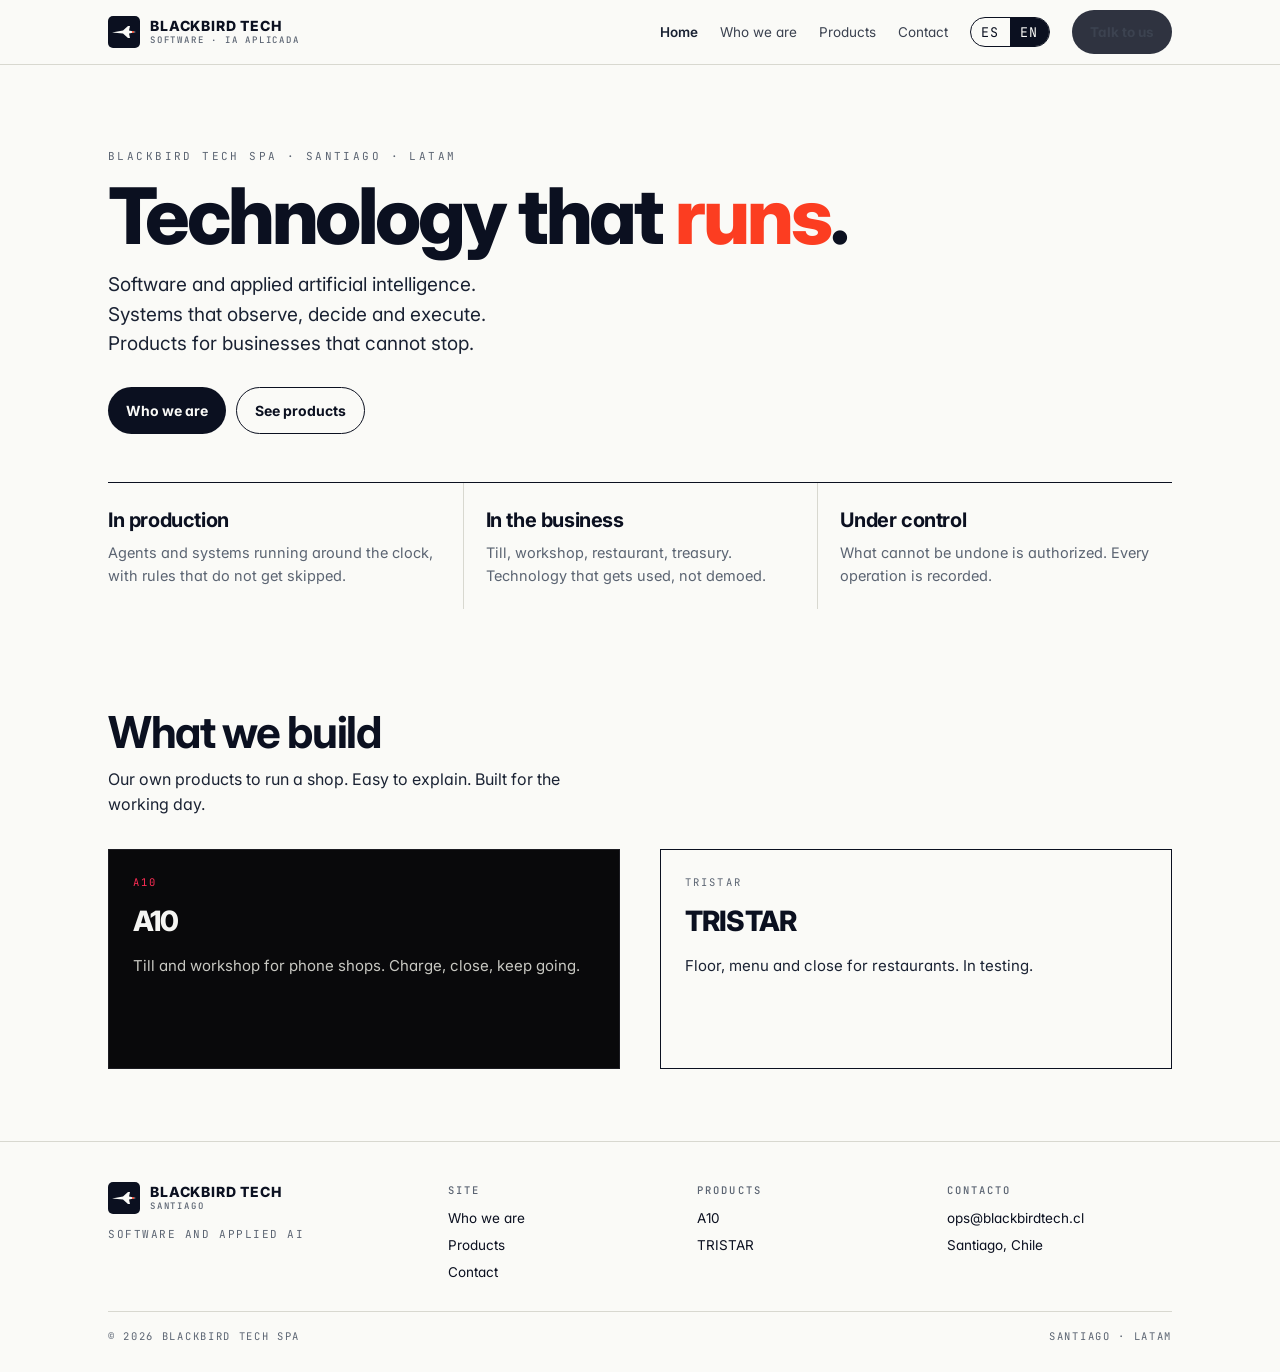
==== commit 4278cf33: "La portada es la empresa, no el equipo ni un solo producto Blackbird Tech se presenta como compañía " ====
--- a/index.html
+++ b/index.html
@@ -3,15 +3,15 @@
 <head>
 <meta charset="utf-8" />
 <meta name="viewport" content="width=device-width,initial-scale=1,viewport-fit=cover" />
-<title>Blackbird Tech — A10 y software para operar</title>
-<meta name="description" content="A10, la caja de un local de celulares. Cobra aunque se caiga la red. Blackbird Tech, Santiago." />
+<title>Blackbird Tech — Software e IA aplicada · Santiago</title>
+<meta name="description" content="Blackbird Tech SpA desarrolla software e inteligencia artificial aplicada. Sistemas que operan negocios reales, las 24 horas." />
 <link rel="canonical" href="https://blackbirdtech.cl/" />
-<meta property="og:title" content="Blackbird Tech — A10" />
-<meta property="og:description" content="La caja que baja al mostrador y aguanta el golpe. Cobra, cierra, sigue." />
+<meta property="og:title" content="Blackbird Tech — Software e IA aplicada" />
+<meta property="og:description" content="Tecnología que opera. Software, agentes y productos para negocios reales." />
 <meta property="og:type" content="website" />
 <meta property="og:url" content="https://blackbirdtech.cl/" />
 <meta property="og:image" content="https://blackbirdtech.cl/og.png" />
-<meta name="theme-color" content="#09090b" />
+<meta name="theme-color" content="#FAFAF7" />
 <link rel="icon" type="image/svg+xml" href="data:image/svg+xml,%3Csvg xmlns='http://www.w3.org/2000/svg' viewBox='0 0 64 64'%3E%3Crect width='64' height='64' rx='10' fill='%230B1020'/%3E%3Cpath d='M8 33 L30 29 L40 20 L44 20 L42 29 L56 32 L42 35 L44 44 L40 44 L30 35 Z' fill='%23FAFAF7'/%3E%3Ccircle cx='50' cy='32' r='2' fill='%23FC3D21'/%3E%3C/svg%3E" />
 <link rel="preconnect" href="https://fonts.googleapis.com" />
 <link rel="preconnect" href="https://fonts.gstatic.com" crossorigin />
@@ -34,7 +34,7 @@
         <button id="lang-es" class="on" role="tab" aria-selected="true">ES</button>
         <button id="lang-en" role="tab" aria-selected="false">EN</button>
       </div>
-      <a href="/a10/" class="cta hit"><span data-es>Descargar A10</span><span data-en>Download A10</span></a>
+      <a href="/contacto.html" class="cta"><span data-es>Hablemos</span><span data-en>Talk to us</span></a>
     </nav>
   </div>
 </header>
@@ -42,82 +42,52 @@
 <main>
   <section class="hero">
     <div class="wrap rv">
-      <p class="eyebrow">A10 · Chile · LatAm</p>
+      <p class="eyebrow">Blackbird Tech SpA · Santiago · LATAM</p>
       <h1>
-        <span data-es>Baja al mostrador.<br>Cobra. <i>Aguanta.</i></span>
-        <span data-en>Hits the counter.<br>Charges. <i>Holds.</i></span>
+        <span data-es>Tecnología que <i>opera</i>.</span>
+        <span data-en>Technology that <i>runs</i>.</span>
       </h1>
       <p class="lede">
-        <span data-es>La caja de un local de celulares. Hecha para el sucio del mesón, no para la vitrina. Un trabajo: que la venta no se pierda.</span>
-        <span data-en>The till for a phone shop. Built for the mess of the counter, not the showroom. One job: the sale does not get lost.</span>
+        <span data-es>Software e inteligencia artificial aplicada. Sistemas que observan, deciden y ejecutan. Productos para negocios que no pueden parar.</span>
+        <span data-en>Software and applied artificial intelligence. Systems that observe, decide and execute. Products for businesses that cannot stop.</span>
       </p>
       <div class="actions">
-        <a class="cta hit" href="/a10/"><span data-es>Descargar A10</span><span data-en>Download A10</span></a>
+        <a class="cta" href="/nosotros.html"><span data-es>Quiénes somos</span><span data-en>Who we are</span></a>
         <a class="cta ghost" href="/productos.html"><span data-es>Ver productos</span><span data-en>See products</span></a>
       </div>
     </div>
     <div class="wrap">
       <div class="punch">
         <article class="rv">
-          <b><span data-es>Cerca</span><span data-en>Close</span></b>
-          <p><span data-es>Busca, cobra, listo. Un toque. El que atiende no espera a nadie.</span><span data-en>Search, charge, done. One tap. The person at the counter waits for no one.</span></p>
+          <b><span data-es>En producción</span><span data-en>In production</span></b>
+          <p><span data-es>Agentes y sistemas corriendo las 24 horas, con reglas que no se saltan.</span><span data-en>Agents and systems running around the clock, with rules that do not get skipped.</span></p>
         </article>
         <article class="rv">
-          <b><span data-es>Duro</span><span data-en>Tough</span></b>
-          <p><span data-es>Se cae la red y el cobro sigue. La plata de hoy no se va con el wifi.</span><span data-en>The network drops and checkout keeps going. Today’s money does not leave with the wifi.</span></p>
+          <b><span data-es>En el negocio</span><span data-en>In the business</span></b>
+          <p><span data-es>Caja, taller, restaurante, tesorería. Tecnología que se usa, no que se presenta.</span><span data-en>Till, workshop, restaurant, treasury. Technology that gets used, not demoed.</span></p>
         </article>
         <article class="rv">
-          <b><span data-es>Al cierre</span><span data-en>At close</span></b>
-          <p><span data-es>Venta, costo, margen, stock. El dueño sabe qué ganó y qué falta.</span><span data-en>Sales, cost, margin, stock. The owner knows what was earned and what is short.</span></p>
+          <b><span data-es>Con control</span><span data-en>Under control</span></b>
+          <p><span data-es>Lo irreversible se autoriza. Cada operación queda registrada.</span><span data-en>What cannot be undone is authorized. Every operation is recorded.</span></p>
         </article>
       </div>
     </div>
   </section>
 
-  <section class="a10band">
-    <div class="wrap a10grid">
-      <div class="rv">
-        <p class="eyebrow">A10</p>
-        <h2>
-          <span data-es>Una máquina.<br>Un trabajo.<br><i>No se rinde.</i></span>
-          <span data-en>One machine.<br>One job.<br><i>It does not quit.</i></span>
-        </h2>
-        <p class="lede">
-          <span data-es>Caja, taller e inventario en el mismo PC. IMEI cuando el ítem lo pide. Llegó, en mesa, listo, entregado. Sin internet el cobro sigue.</span>
-          <span data-en>Till, workshop and stock on the same PC. IMEI when the item needs it. In, on the bench, ready, out. No internet, checkout still runs.</span>
-        </p>
-        <ul class="hits">
-          <li><b><span data-es>El cobro no espera</span><span data-en>Checkout does not wait</span></b><span><span data-es>Ni a internet, ni a otro sistema, ni a una planilla.</span><span data-en>Not for the internet, not for another system, not for a spreadsheet.</span></span></li>
-          <li><b><span data-es>Hecho para el golpe</span><span data-en>Built for the hit</span></b><span><span data-es>PC barato del mesón. Windows. Un proceso. Si se corta la luz, la venta ya está guardada.</span><span data-en>Cheap counter PC. Windows. One process. If the power cuts, the sale is already saved.</span></span></li>
-          <li><b><span data-es>Precisión al cierre</span><span data-en>Precision at close</span></b><span><span data-es>Cuánto vendiste, cuánto te quedó, qué se acaba. Sin adorno.</span><span data-en>What you sold, what you kept, what is running out. No decoration.</span></span></li>
-        </ul>
-        <div class="actions">
-          <a class="cta hit" href="/a10/"><span data-es>Descargar para Windows</span><span data-en>Download for Windows</span></a>
-          <a class="cta light" href="/a10/"><span data-es>También para Mac</span><span data-en>Mac too</span></a>
-        </div>
-      </div>
-      <aside class="gun rv">
-        <em></em>
-        <b>1</b>
-        <p><span data-es>toque para cobrar. Después el dueño ve la plata y el stock.</span><span data-en>tap to charge. Then the owner sees the money and the stock.</span></p>
-      </aside>
-    </div>
-  </section>
-
   <section class="block">
     <div class="wrap">
-      <h2 class="rv"><span data-es>También hacemos esto.</span><span data-en>We also build this.</span></h2>
-      <p class="sub rv"><span data-es>Dos productos para el barrio. A10 primero. TRISTAR para restaurantes, en prueba.</span><span data-en>Two products for the neighborhood. A10 first. TRISTAR for restaurants, in testing.</span></p>
+      <h2 class="rv"><span data-es>Qué construimos</span><span data-en>What we build</span></h2>
+      <p class="sub rv"><span data-es>Productos propios para operar un local. Fáciles de explicar. Hechos para el día a día.</span><span data-en>Our own products to run a shop. Easy to explain. Built for the working day.</span></p>
       <div class="split">
-        <a class="card a10 rv" href="/a10/">
+        <a class="card a10 rv" href="/productos.html">
           <span class="k">A10</span>
           <span class="name">A10</span>
-          <p><span data-es>Celulares y taller. La que se usa en el mesón.</span><span data-en>Phones and repair. The one used at the counter.</span></p>
+          <p><span data-es>Caja y taller para locales de celulares. Cobra, cierra, sigue.</span><span data-en>Till and workshop for phone shops. Charge, close, keep going.</span></p>
         </a>
         <a class="card rv" href="/productos.html#tristar">
           <span class="k">TRISTAR</span>
           <span class="name">TRISTAR</span>
-          <p><span data-es>Restaurantes: sala, carta, cobro y cierre. En prueba.</span><span data-en>Restaurants: floor, menu, checkout and close. In testing.</span></p>
+          <p><span data-es>Sala, carta y cierre para restaurantes. En prueba.</span><span data-en>Floor, menu and close for restaurants. In testing.</span></p>
         </a>
       </div>
     </div>
@@ -129,21 +99,20 @@
     <div class="row">
       <div>
         <a href="/" class="brand"><svg class="mark" viewBox="0 0 64 64" aria-hidden="true"><rect width="64" height="64" rx="10" fill="#0B1020"/><path d="M8 33 L30 29 L40 20 L44 20 L42 29 L56 32 L42 35 L44 44 L40 44 L30 35 Z" fill="#FAFAF7"/><circle cx="50" cy="32" r="2" fill="#FC3D21"/></svg><span class="name">BLACKBIRD TECH<small>SANTIAGO</small></span></a>
-        <p class="tag"><span data-es>Software que trabaja. Operado por un humano.</span><span data-en>Software that works. Run by one human.</span></p>
+        <p class="tag"><span data-es>Software e IA aplicada</span><span data-en>Software and applied AI</span></p>
       </div>
       <div>
         <h4><span data-es>Sitio</span><span data-en>Site</span></h4>
         <ul>
           <li><a href="/nosotros.html"><span data-es>Quiénes somos</span><span data-en>Who we are</span></a></li>
           <li><a href="/productos.html"><span data-es>Productos</span><span data-en>Products</span></a></li>
-          <li><a href="/a10/">A10</a></li>
           <li><a href="/contacto.html"><span data-es>Contacto</span><span data-en>Contact</span></a></li>
         </ul>
       </div>
       <div>
         <h4><span data-es>Productos</span><span data-en>Products</span></h4>
         <ul>
-          <li><a href="/a10/">A10</a></li>
+          <li><a href="/productos.html">A10</a></li>
           <li><a href="/productos.html#tristar">TRISTAR</a></li>
         </ul>
       </div>
--- a/site.css
+++ b/site.css
@@ -69,7 +69,7 @@
   font-size:clamp(40px,6.4vw,78px);line-height:.94;letter-spacing:-.04em;
   margin:14px 0 18px;font-weight:800;
 }
-.hero h1 i{font-style:normal;color:var(--a10-hit)}
+.hero h1 i{font-style:normal;color:var(--red)}
 .lede{font-size:19px;max-width:36ch;color:var(--ink-2);margin:0}
 .actions{display:flex;gap:10px;margin-top:28px;flex-wrap:wrap}
 
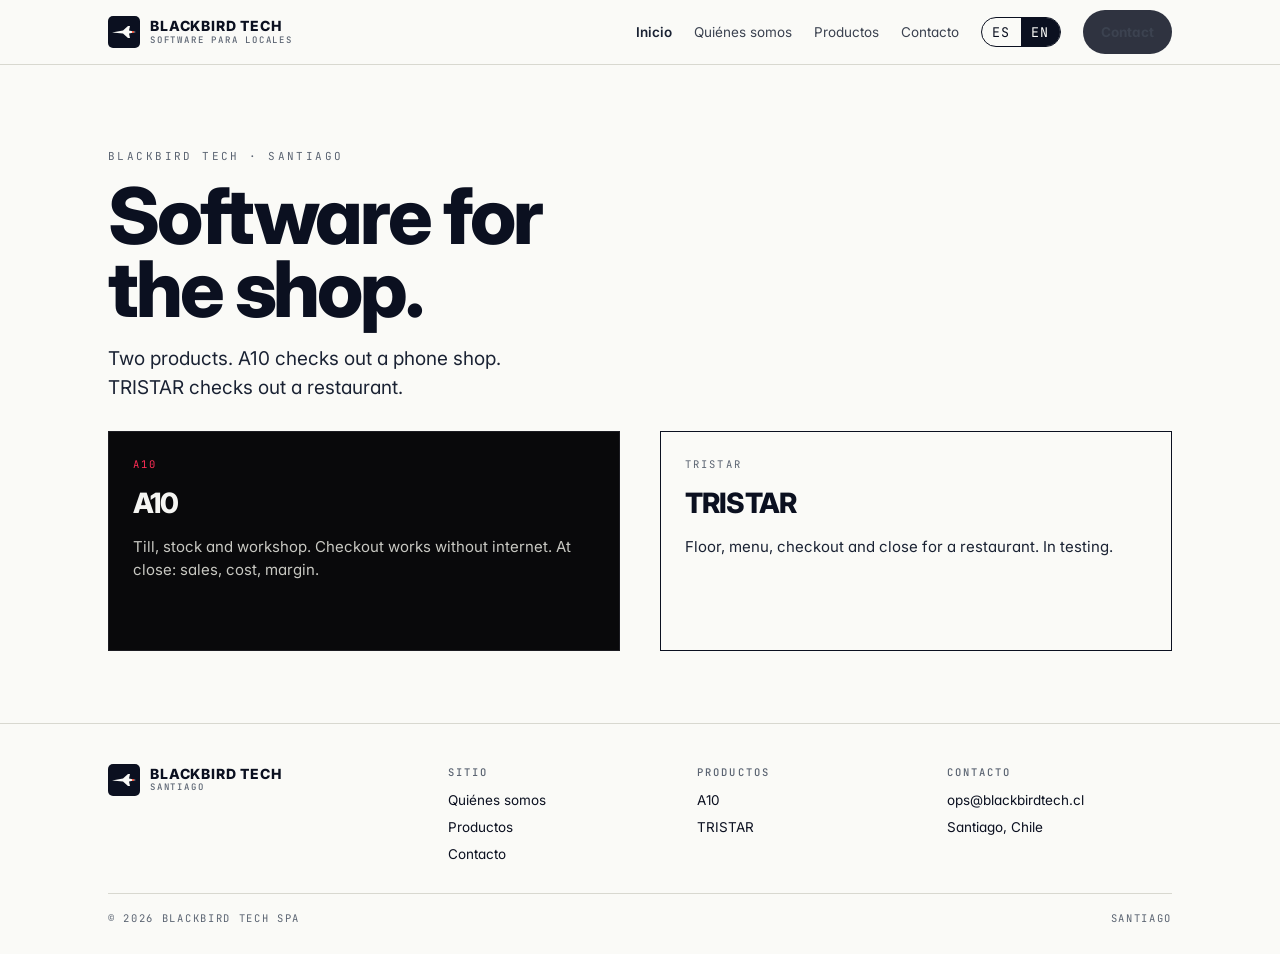
==== commit 622c97e6: "La web dice qué vende cada producto, sin adorno. Co-authored-by: Cursor <cursoragent@cursor.com>" ====
--- a/index.html
+++ b/index.html
@@ -2,13 +2,12 @@
 <html lang="es" data-lang="es">
 <head>
 <meta charset="utf-8" />
-<meta name="viewport" content="width=device-width,initial-scale=1,viewport-fit=cover" />
-<title>Blackbird Tech — Software e IA aplicada · Santiago</title>
-<meta name="description" content="Blackbird Tech SpA desarrolla software e inteligencia artificial aplicada. Sistemas que operan negocios reales, las 24 horas." />
+<meta name="viewport" content="width=device-width,initial-scale=1" />
+<title>Blackbird Tech — Software para locales</title>
+<meta name="description" content="Blackbird Tech hace software para locales. A10: caja y taller de celulares. TRISTAR: restaurantes." />
 <link rel="canonical" href="https://blackbirdtech.cl/" />
-<meta property="og:title" content="Blackbird Tech — Software e IA aplicada" />
-<meta property="og:description" content="Tecnología que opera. Software, agentes y productos para negocios reales." />
-<meta property="og:type" content="website" />
+<meta property="og:title" content="Blackbird Tech" />
+<meta property="og:description" content="Software para locales. A10 para celulares. TRISTAR para restaurantes." />
 <meta property="og:url" content="https://blackbirdtech.cl/" />
 <meta property="og:image" content="https://blackbirdtech.cl/og.png" />
 <meta name="theme-color" content="#FAFAF7" />
@@ -23,18 +22,18 @@
   <div class="wrap row">
     <a href="/" class="brand" aria-label="Blackbird Tech">
       <svg class="mark" viewBox="0 0 64 64" aria-hidden="true"><rect width="64" height="64" rx="10" fill="#0B1020"/><path d="M8 33 L30 29 L40 20 L44 20 L42 29 L56 32 L42 35 L44 44 L40 44 L30 35 Z" fill="#FAFAF7"/><circle cx="50" cy="32" r="2" fill="#FC3D21"/></svg>
-      <span class="name">BLACKBIRD TECH<small>SOFTWARE · IA APLICADA</small></span>
+      <span class="name">BLACKBIRD TECH<small>SOFTWARE PARA LOCALES</small></span>
     </a>
-    <nav class="main" aria-label="principal">
-      <a href="/" class="on"><span data-es>Inicio</span><span data-en>Home</span></a>
-      <a href="/nosotros.html" class="hide-sm"><span data-es>Quiénes somos</span><span data-en>Who we are</span></a>
-      <a href="/productos.html"><span data-es>Productos</span><span data-en>Products</span></a>
-      <a href="/contacto.html" class="hide-sm"><span data-es>Contacto</span><span data-en>Contact</span></a>
-      <div class="lang" role="tablist" aria-label="Language">
-        <button id="lang-es" class="on" role="tab" aria-selected="true">ES</button>
-        <button id="lang-en" role="tab" aria-selected="false">EN</button>
+    <nav class="main">
+      <a href="/" class="on">Inicio</a>
+      <a href="/nosotros.html" class="hide-sm">Quiénes somos</a>
+      <a href="/productos.html">Productos</a>
+      <a href="/contacto.html" class="hide-sm">Contacto</a>
+      <div class="lang">
+        <button id="lang-es" class="on">ES</button>
+        <button id="lang-en">EN</button>
       </div>
-      <a href="/contacto.html" class="cta"><span data-es>Hablemos</span><span data-en>Talk to us</span></a>
+      <a href="/contacto.html" class="cta"><span data-es>Contacto</span><span data-en>Contact</span></a>
     </nav>
   </div>
 </header>
@@ -42,54 +41,30 @@
 <main>
   <section class="hero">
     <div class="wrap rv">
-      <p class="eyebrow">Blackbird Tech SpA · Santiago · LATAM</p>
+      <p class="eyebrow">Blackbird Tech · Santiago</p>
       <h1>
-        <span data-es>Tecnología que <i>opera</i>.</span>
-        <span data-en>Technology that <i>runs</i>.</span>
+        <span data-es>Software para<br>el local.</span>
+        <span data-en>Software for<br>the shop.</span>
       </h1>
       <p class="lede">
-        <span data-es>Software e inteligencia artificial aplicada. Sistemas que observan, deciden y ejecutan. Productos para negocios que no pueden parar.</span>
-        <span data-en>Software and applied artificial intelligence. Systems that observe, decide and execute. Products for businesses that cannot stop.</span>
+        <span data-es>Dos productos. A10 cobra en un local de celulares. TRISTAR cobra en un restaurante.</span>
+        <span data-en>Two products. A10 checks out a phone shop. TRISTAR checks out a restaurant.</span>
       </p>
-      <div class="actions">
-        <a class="cta" href="/nosotros.html"><span data-es>Quiénes somos</span><span data-en>Who we are</span></a>
-        <a class="cta ghost" href="/productos.html"><span data-es>Ver productos</span><span data-en>See products</span></a>
-      </div>
-    </div>
-    <div class="wrap">
-      <div class="punch">
-        <article class="rv">
-          <b><span data-es>En producción</span><span data-en>In production</span></b>
-          <p><span data-es>Agentes y sistemas corriendo las 24 horas, con reglas que no se saltan.</span><span data-en>Agents and systems running around the clock, with rules that do not get skipped.</span></p>
-        </article>
-        <article class="rv">
-          <b><span data-es>En el negocio</span><span data-en>In the business</span></b>
-          <p><span data-es>Caja, taller, restaurante, tesorería. Tecnología que se usa, no que se presenta.</span><span data-en>Till, workshop, restaurant, treasury. Technology that gets used, not demoed.</span></p>
-        </article>
-        <article class="rv">
-          <b><span data-es>Con control</span><span data-en>Under control</span></b>
-          <p><span data-es>Lo irreversible se autoriza. Cada operación queda registrada.</span><span data-en>What cannot be undone is authorized. Every operation is recorded.</span></p>
-        </article>
-      </div>
     </div>
   </section>
 
-  <section class="block">
-    <div class="wrap">
-      <h2 class="rv"><span data-es>Qué construimos</span><span data-en>What we build</span></h2>
-      <p class="sub rv"><span data-es>Productos propios para operar un local. Fáciles de explicar. Hechos para el día a día.</span><span data-en>Our own products to run a shop. Easy to explain. Built for the working day.</span></p>
-      <div class="split">
-        <a class="card a10 rv" href="/productos.html">
-          <span class="k">A10</span>
-          <span class="name">A10</span>
-          <p><span data-es>Caja y taller para locales de celulares. Cobra, cierra, sigue.</span><span data-en>Till and workshop for phone shops. Charge, close, keep going.</span></p>
-        </a>
-        <a class="card rv" href="/productos.html#tristar">
-          <span class="k">TRISTAR</span>
-          <span class="name">TRISTAR</span>
-          <p><span data-es>Sala, carta y cierre para restaurantes. En prueba.</span><span data-en>Floor, menu and close for restaurants. In testing.</span></p>
-        </a>
-      </div>
+  <section class="block" style="padding-top:0">
+    <div class="wrap split">
+      <a class="card a10 rv" href="/productos.html">
+        <span class="k">A10</span>
+        <span class="name">A10</span>
+        <p><span data-es>Caja, inventario y taller. Cobra aunque no haya internet. El dueño ve venta, costo y margen al cierre.</span><span data-en>Till, stock and workshop. Checkout works without internet. At close: sales, cost, margin.</span></p>
+      </a>
+      <a class="card rv" href="/productos.html#tristar">
+        <span class="k">TRISTAR</span>
+        <span class="name">TRISTAR</span>
+        <p><span data-es>Sala, carta, cobro y cierre de un restaurante. En prueba.</span><span data-en>Floor, menu, checkout and close for a restaurant. In testing.</span></p>
+      </a>
     </div>
   </section>
 </main>
@@ -99,18 +74,17 @@
     <div class="row">
       <div>
         <a href="/" class="brand"><svg class="mark" viewBox="0 0 64 64" aria-hidden="true"><rect width="64" height="64" rx="10" fill="#0B1020"/><path d="M8 33 L30 29 L40 20 L44 20 L42 29 L56 32 L42 35 L44 44 L40 44 L30 35 Z" fill="#FAFAF7"/><circle cx="50" cy="32" r="2" fill="#FC3D21"/></svg><span class="name">BLACKBIRD TECH<small>SANTIAGO</small></span></a>
-        <p class="tag"><span data-es>Software e IA aplicada</span><span data-en>Software and applied AI</span></p>
       </div>
       <div>
-        <h4><span data-es>Sitio</span><span data-en>Site</span></h4>
+        <h4>Sitio</h4>
         <ul>
-          <li><a href="/nosotros.html"><span data-es>Quiénes somos</span><span data-en>Who we are</span></a></li>
-          <li><a href="/productos.html"><span data-es>Productos</span><span data-en>Products</span></a></li>
-          <li><a href="/contacto.html"><span data-es>Contacto</span><span data-en>Contact</span></a></li>
+          <li><a href="/nosotros.html">Quiénes somos</a></li>
+          <li><a href="/productos.html">Productos</a></li>
+          <li><a href="/contacto.html">Contacto</a></li>
         </ul>
       </div>
       <div>
-        <h4><span data-es>Productos</span><span data-en>Products</span></h4>
+        <h4>Productos</h4>
         <ul>
           <li><a href="/productos.html">A10</a></li>
           <li><a href="/productos.html#tristar">TRISTAR</a></li>
@@ -124,10 +98,7 @@
         </ul>
       </div>
     </div>
-    <div class="meta">
-      <span>© <span id="yr">2026</span> Blackbird Tech SpA</span>
-      <span>Santiago · LATAM</span>
-    </div>
+    <div class="meta"><span>© <span id="yr">2026</span> Blackbird Tech SpA</span><span>Santiago</span></div>
   </div>
 </footer>
 <script src="/site.js"></script>
